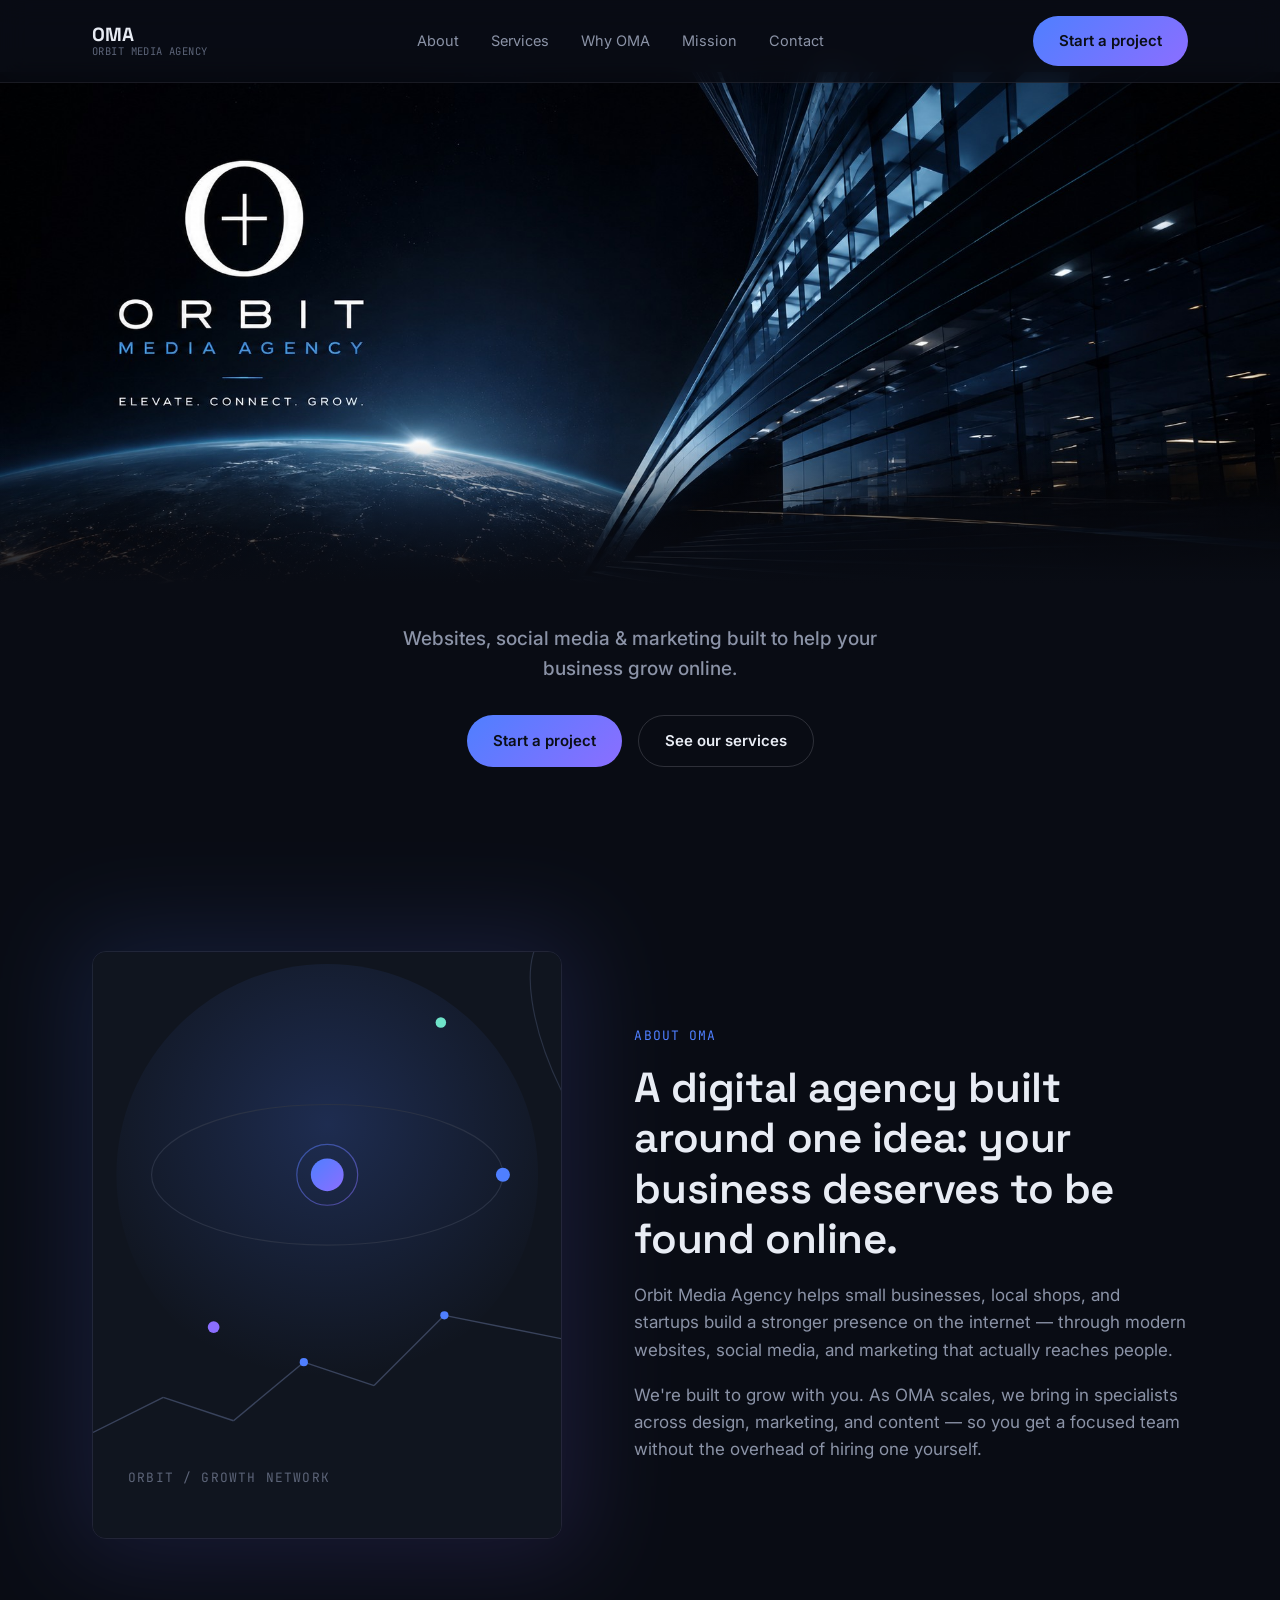
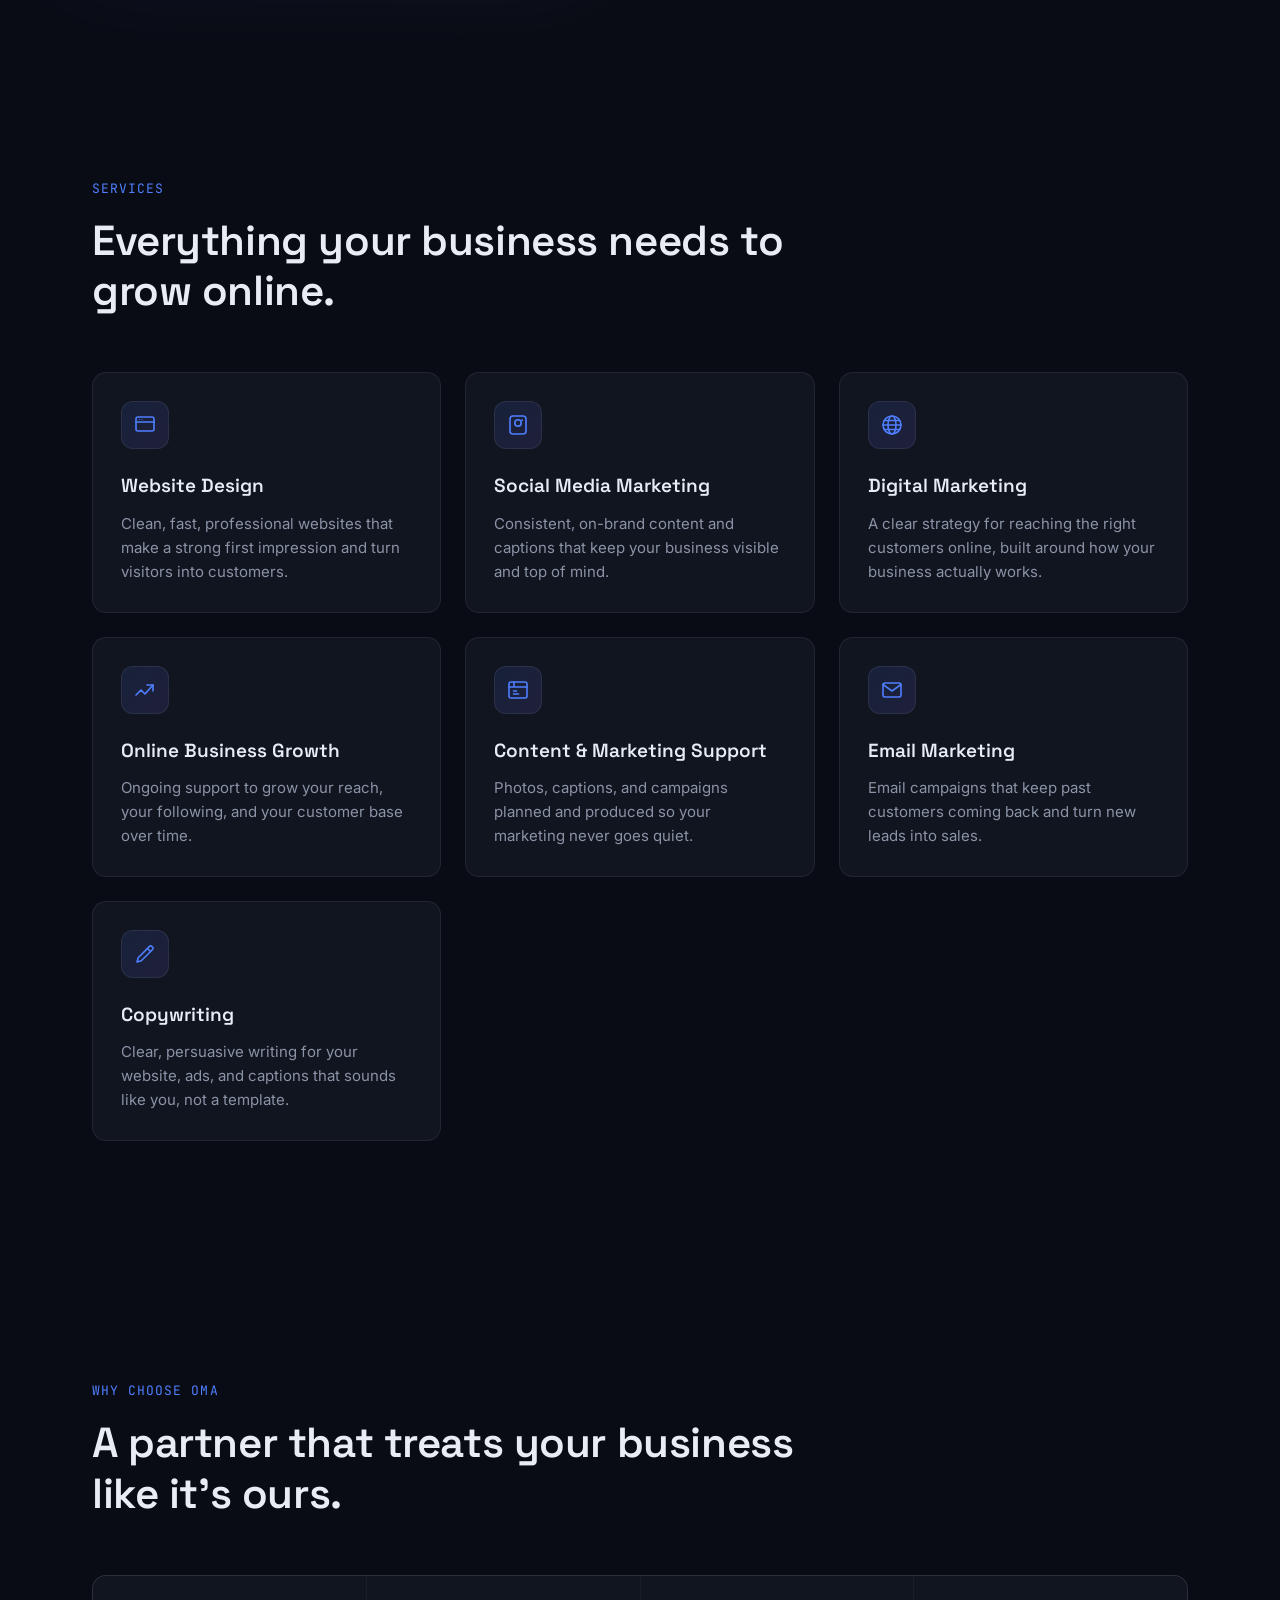
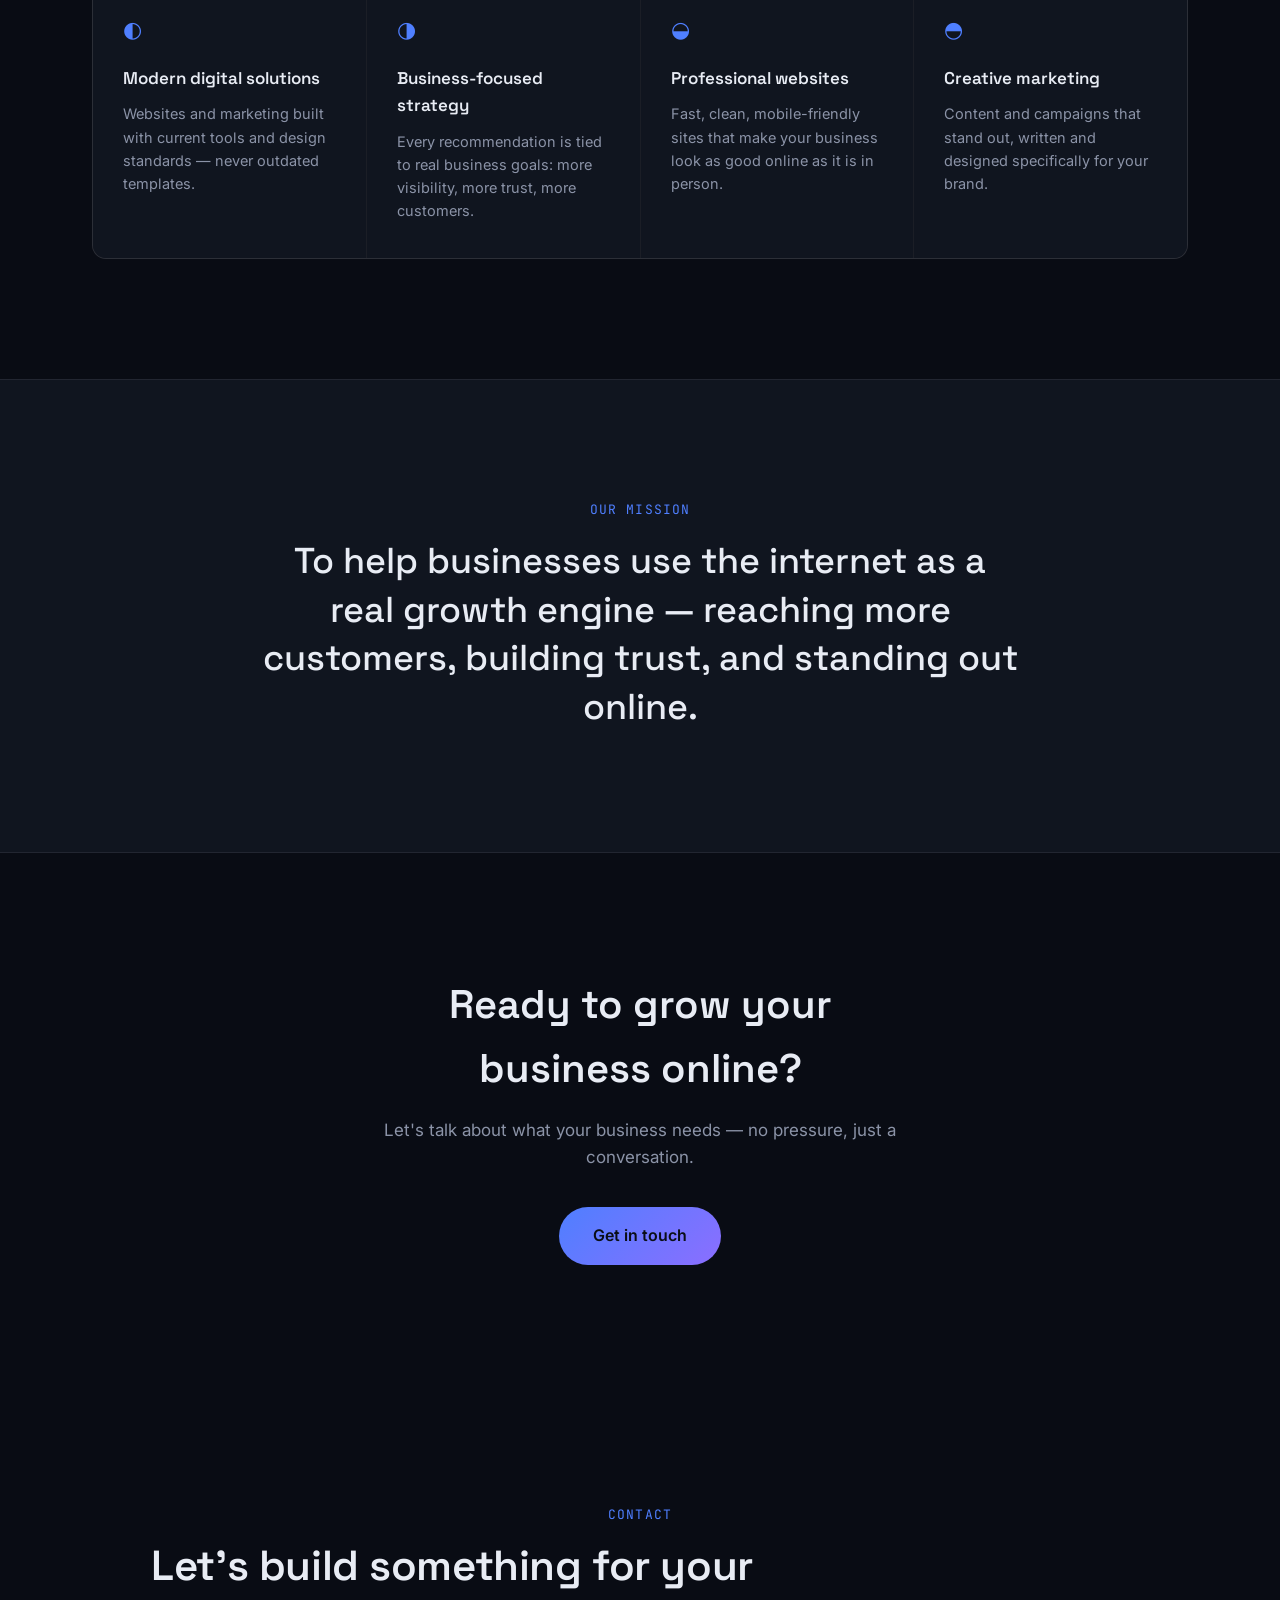
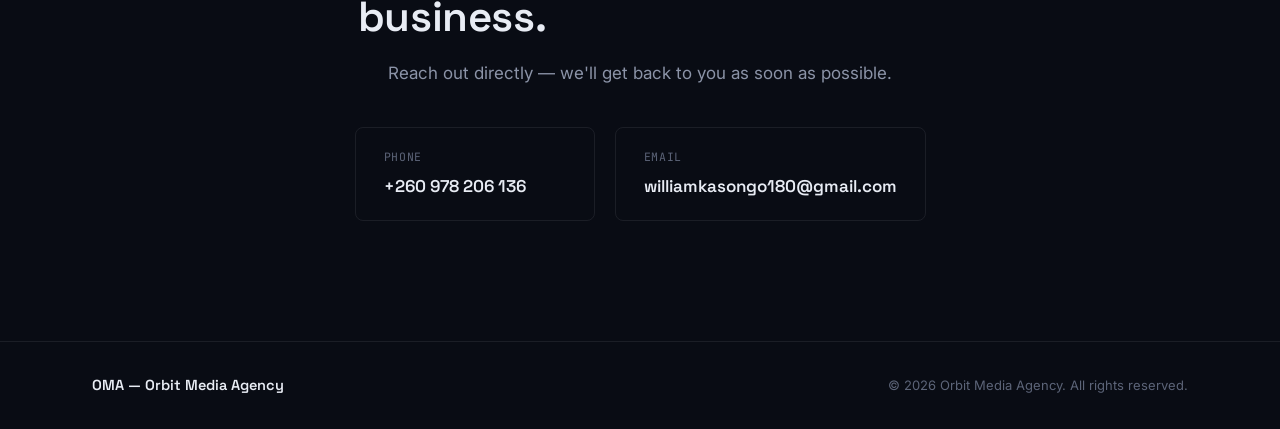
==== index.html @ 84eafe6b "Add files via upload" ====
<!DOCTYPE html>
<html lang="en">
<head>
<meta charset="UTF-8">
<meta name="viewport" content="width=device-width, initial-scale=1.0">
<title>OMA — Orbit Media Agency | Digital Marketing & Web Design</title>
<meta name="description" content="Orbit Media Agency helps businesses grow online with modern websites, social media marketing, and digital growth strategy.">

<link rel="preconnect" href="https://fonts.googleapis.com">
<link rel="preconnect" href="https://fonts.gstatic.com" crossorigin>
<link href="https://fonts.googleapis.com/css2?family=Space+Grotesk:wght@400;500;600;700&family=Inter:wght@400;500;600;700&family=JetBrains+Mono:wght@400;500&display=swap" rel="stylesheet">

<link rel="stylesheet" href="style.css">
<link rel="icon" type="image/png" href="images/logo.png">
</head>
<body>

<!-- ================= NAV ================= -->
<header class="nav" id="nav">
  <div class="nav-inner">
    <a href="#top" class="brand">
      <span class="brand-name">OMA<span class="brand-sub">Orbit Media Agency</span></span>
    </a>

    <nav class="nav-links" id="nav-links">
      <a href="#about" class="nav-link">About</a>
      <a href="#services" class="nav-link">Services</a>
      <a href="#why" class="nav-link">Why OMA</a>
      <a href="#mission" class="nav-link">Mission</a>
      <a href="#contact" class="nav-link">Contact</a>
    </nav>

    <a href="#contact" class="btn btn-primary nav-cta">Start a project</a>

    <button class="nav-toggle" id="nav-toggle" aria-label="Toggle menu" aria-expanded="false">
      <span></span><span></span><span></span>
    </button>
  </div>
</header>

<main id="top">

  <!-- ================= HERO ================= -->
  <section class="hero">
    <div class="hero-image-wrap reveal">
      <img src="images/hero.jpg" alt="Orbit Media Agency — Elevate. Connect. Grow." class="hero-image">
      <div class="hero-image-fade" aria-hidden="true"></div>
    </div>

    <div class="hero-content">
      <h1 class="visually-hidden">Orbit Media Agency — Elevate. Connect. Grow.</h1>
      <p class="hero-supporting">Websites, social media &amp; marketing built to help your business grow online.</p>
      <div class="hero-actions">
        <a href="#contact" class="btn btn-primary">Start a project</a>
        <a href="#services" class="btn btn-ghost">See our services</a>
      </div>
    </div>
  </section>

  <!-- ================= ABOUT ================= -->
  <section class="about section" id="about">
    <div class="section-inner about-grid">
      <div class="about-visual reveal">
        <div class="about-illustration">
          <svg viewBox="0 0 400 500" class="about-svg" aria-hidden="true">
            <defs>
              <linearGradient id="aboutGrad" x1="0" y1="0" x2="1" y2="1">
                <stop offset="0%" stop-color="#4F7FFF"/>
                <stop offset="100%" stop-color="#8B6EFF"/>
              </linearGradient>
              <radialGradient id="aboutGlow" cx="50%" cy="38%" r="60%">
                <stop offset="0%" stop-color="#4F7FFF" stop-opacity="0.22"/>
                <stop offset="100%" stop-color="#4F7FFF" stop-opacity="0"/>
              </radialGradient>
            </defs>

            <rect x="0" y="0" width="400" height="500" fill="#10151F"/>
            <circle cx="200" cy="190" r="180" fill="url(#aboutGlow)"/>

            <g stroke="#2A3245" stroke-width="1" fill="none">
              <ellipse cx="200" cy="190" rx="150" ry="60" class="about-ring about-ring-a"/>
              <ellipse cx="200" cy="190" rx="150" ry="60" transform="rotate(60 200 190)" class="about-ring about-ring-b"/>
              <ellipse cx="200" cy="190" rx="150" ry="60" transform="rotate(120 200 190)" class="about-ring about-ring-c"/>
            </g>

            <circle cx="200" cy="190" r="14" fill="url(#aboutGrad)"/>
            <circle cx="200" cy="190" r="26" fill="none" stroke="url(#aboutGrad)" stroke-width="1" opacity="0.5"/>

            <g class="about-node about-node-1">
              <circle cx="350" cy="190" r="6" fill="#4F7FFF"/>
            </g>
            <g class="about-node about-node-2">
              <circle cx="103" cy="320" r="5" fill="#8B6EFF"/>
            </g>
            <g class="about-node about-node-3">
              <circle cx="297" cy="60" r="4.5" fill="#6FE3C9"/>
            </g>

            <g stroke="#39435C" stroke-width="1.2">
              <line x1="0" y1="410" x2="60" y2="380" />
              <line x1="60" y1="380" x2="120" y2="400" />
              <line x1="120" y1="400" x2="180" y2="350" />
              <line x1="180" y1="350" x2="240" y2="370" />
              <line x1="240" y1="370" x2="300" y2="310" />
              <line x1="300" y1="310" x2="400" y2="330" />
            </g>
            <g fill="#4F7FFF">
              <circle cx="180" cy="350" r="3.5"/>
              <circle cx="300" cy="310" r="3.5"/>
            </g>

            <text x="30" y="452" fill="#5C6478" font-family="JetBrains Mono, monospace" font-size="11" letter-spacing="1">ORBIT / GROWTH NETWORK</text>
          </svg>
        </div>
        <div class="about-image-glow" aria-hidden="true"></div>
      </div>
      <div class="about-copy reveal">
        <p class="eyebrow">About OMA</p>
        <h2 class="section-title">A digital agency built around one idea: your business deserves to be found online.</h2>
        <p class="body-text">Orbit Media Agency helps small businesses, local shops, and startups build a stronger presence on the internet — through modern websites, social media, and marketing that actually reaches people.</p>
        <p class="body-text">We're built to grow with you. As OMA scales, we bring in specialists across design, marketing, and content — so you get a focused team without the overhead of hiring one yourself.</p>
      </div>
    </div>
  </section>

  <!-- ================= SERVICES ================= -->
  <section class="services section" id="services">
    <div class="section-inner">
      <div class="section-head reveal">
        <p class="eyebrow">Services</p>
        <h2 class="section-title">Everything your business needs to grow online.</h2>
      </div>

      <div class="service-grid">
        <article class="service-card reveal">
          <span class="service-icon" aria-hidden="true">
            <svg viewBox="0 0 24 24" fill="none"><rect x="3" y="4" width="18" height="14" rx="2"/><path d="M3 9h18"/><circle cx="6.5" cy="6.5" r="0.6" fill="currentColor" stroke="none"/><circle cx="9" cy="6.5" r="0.6" fill="currentColor" stroke="none"/></svg>
          </span>
          <h3 class="service-name">Website Design</h3>
          <p class="service-desc">Clean, fast, professional websites that make a strong first impression and turn visitors into customers.</p>
        </article>

        <article class="service-card reveal">
          <span class="service-icon" aria-hidden="true">
            <svg viewBox="0 0 24 24" fill="none"><rect x="4" y="3" width="16" height="18" rx="3"/><circle cx="12" cy="10" r="3.2"/><circle cx="16.2" cy="7.2" r="0.9" fill="currentColor" stroke="none"/></svg>
          </span>
          <h3 class="service-name">Social Media Marketing</h3>
          <p class="service-desc">Consistent, on-brand content and captions that keep your business visible and top of mind.</p>
        </article>

        <article class="service-card reveal">
          <span class="service-icon" aria-hidden="true">
            <svg viewBox="0 0 24 24" fill="none"><circle cx="12" cy="12" r="9"/><ellipse cx="12" cy="12" rx="4" ry="9"/><path d="M3 12h18M4.5 7.5h15M4.5 16.5h15"/></svg>
          </span>
          <h3 class="service-name">Digital Marketing</h3>
          <p class="service-desc">A clear strategy for reaching the right customers online, built around how your business actually works.</p>
        </article>

        <article class="service-card reveal">
          <span class="service-icon" aria-hidden="true">
            <svg viewBox="0 0 24 24" fill="none"><path d="M3 17l5-5 4 4 8-9"/><path d="M14 7h6v6"/></svg>
          </span>
          <h3 class="service-name">Online Business Growth</h3>
          <p class="service-desc">Ongoing support to grow your reach, your following, and your customer base over time.</p>
        </article>

        <article class="service-card reveal">
          <span class="service-icon" aria-hidden="true">
            <svg viewBox="0 0 24 24" fill="none"><rect x="3" y="4" width="18" height="16" rx="2"/><path d="M3 9h18M8 4v5"/><path d="M7.5 13h3M7.5 16h5"/></svg>
          </span>
          <h3 class="service-name">Content &amp; Marketing Support</h3>
          <p class="service-desc">Photos, captions, and campaigns planned and produced so your marketing never goes quiet.</p>
        </article>

        <article class="service-card reveal">
          <span class="service-icon" aria-hidden="true">
            <svg viewBox="0 0 24 24" fill="none"><rect x="3" y="5" width="18" height="14" rx="2"/><path d="M3 6.5l9 6.5 9-6.5"/></svg>
          </span>
          <h3 class="service-name">Email Marketing</h3>
          <p class="service-desc">Email campaigns that keep past customers coming back and turn new leads into sales.</p>
        </article>

        <article class="service-card reveal">
          <span class="service-icon" aria-hidden="true">
            <svg viewBox="0 0 24 24" fill="none"><path d="M4 20l1.2-4.3L16.5 4.4a1.6 1.6 0 0 1 2.3 0l0.8 0.8a1.6 1.6 0 0 1 0 2.3L8.3 18.8z"/><path d="M14.5 6.5l3 3"/></svg>
          </span>
          <h3 class="service-name">Copywriting</h3>
          <p class="service-desc">Clear, persuasive writing for your website, ads, and captions that sounds like you, not a template.</p>
        </article>
      </div>
    </div>
  </section>

  <!-- ================= WHY CHOOSE OMA ================= -->
  <section class="why section" id="why">
    <div class="section-inner">
      <div class="section-head reveal">
        <p class="eyebrow">Why Choose OMA</p>
        <h2 class="section-title">A partner that treats your business like it's ours.</h2>
      </div>

      <div class="why-grid">
        <div class="why-card reveal">
          <span class="why-icon" aria-hidden="true">◐</span>
          <h3 class="why-title">Modern digital solutions</h3>
          <p class="why-text">Websites and marketing built with current tools and design standards — never outdated templates.</p>
        </div>
        <div class="why-card reveal">
          <span class="why-icon" aria-hidden="true">◑</span>
          <h3 class="why-title">Business-focused strategy</h3>
          <p class="why-text">Every recommendation is tied to real business goals: more visibility, more trust, more customers.</p>
        </div>
        <div class="why-card reveal">
          <span class="why-icon" aria-hidden="true">◒</span>
          <h3 class="why-title">Professional websites</h3>
          <p class="why-text">Fast, clean, mobile-friendly sites that make your business look as good online as it is in person.</p>
        </div>
        <div class="why-card reveal">
          <span class="why-icon" aria-hidden="true">◓</span>
          <h3 class="why-title">Creative marketing</h3>
          <p class="why-text">Content and campaigns that stand out, written and designed specifically for your brand.</p>
        </div>
      </div>
    </div>
  </section>

  <!-- ================= MISSION ================= -->
  <section class="mission section" id="mission">
    <div class="section-inner mission-inner reveal">
      <p class="eyebrow">Our Mission</p>
      <h2 class="mission-statement">To help businesses use the internet as a real growth engine — reaching more customers, building trust, and standing out online.</h2>
    </div>
  </section>

  <!-- ================= CTA ================= -->
  <section class="cta section">
    <div class="section-inner cta-inner reveal">
      <h2 class="cta-title">Ready to grow your business online?</h2>
      <p class="cta-sub">Let's talk about what your business needs — no pressure, just a conversation.</p>
      <a href="#contact" class="btn btn-primary btn-large">Get in touch</a>
    </div>
  </section>

  <!-- ================= CONTACT ================= -->
  <section class="contact section" id="contact">
    <div class="section-inner contact-inner reveal">
      <p class="eyebrow">Contact</p>
      <h2 class="section-title">Let's build something for your business.</h2>
      <p class="body-text">Reach out directly — we'll get back to you as soon as possible.</p>

      <div class="contact-links">
        <a href="tel:+260978206136" class="contact-link">
          <span class="contact-label">Phone</span>
          <span class="contact-value">+260 978 206 136</span>
        </a>
        <a href="mailto:williamkasongo180@gmail.com" class="contact-link">
          <span class="contact-label">Email</span>
          <span class="contact-value">williamkasongo180@gmail.com</span>
        </a>
      </div>
    </div>
  </section>

</main>

<!-- ================= FOOTER ================= -->
<footer class="footer">
  <div class="section-inner footer-inner">
    <span class="footer-brand">OMA — Orbit Media Agency</span>
    <span class="footer-copy">&copy; <span id="year"></span> Orbit Media Agency. All rights reserved.</span>
  </div>
</footer>

<script src="script.js"></script>
</body>
</html>
---- style.css ----
/* =========================================================
   OMA — Orbit Media Agency
   Design tokens
========================================================= */
:root{
  --bg-deep: #090C14;
  --bg-surface: #10151F;
  --bg-surface-2: #171E2C;
  --border: rgba(232,236,244,0.08);
  --border-strong: rgba(232,236,244,0.16);

  --text-primary: #E8ECF4;
  --text-muted: #8B93A7;
  --text-faint: #5C6478;

  --accent-blue: #4F7FFF;
  --accent-blue-soft: #4F7FFF33;
  --accent-violet: #8B6EFF;
  --accent-gradient: linear-gradient(135deg, #4F7FFF 0%, #8B6EFF 100%);

  --font-display: "Space Grotesk", "Inter", sans-serif;
  --font-body: "Inter", sans-serif;
  --font-mono: "JetBrains Mono", monospace;

  --container: 1160px;
  --radius: 14px;
  --radius-sm: 8px;

  --ease: cubic-bezier(0.16, 1, 0.3, 1);
}

@media (prefers-reduced-motion: reduce){
  *{ animation-duration: 0.001ms !important; animation-iteration-count: 1 !important; transition-duration: 0.001ms !important; scroll-behavior: auto !important; }
}

*{ box-sizing: border-box; margin:0; padding:0; }

html{ scroll-behavior: smooth; }

body{
  background: var(--bg-deep);
  color: var(--text-primary);
  font-family: var(--font-body);
  line-height: 1.6;
  -webkit-font-smoothing: antialiased;
  overflow-x: hidden;
}

img{ max-width:100%; display:block; }

a{ color: inherit; text-decoration: none; }

:focus-visible{
  outline: 2px solid var(--accent-blue);
  outline-offset: 3px;
  border-radius: 4px;
}

.section-inner{
  max-width: var(--container);
  margin: 0 auto;
  padding: 0 32px;
}

.section{ padding: 120px 0; position: relative; }

.eyebrow{
  font-family: var(--font-mono);
  font-size: 13px;
  letter-spacing: 0.08em;
  text-transform: uppercase;
  color: var(--accent-blue);
  margin-bottom: 16px;
}

.section-title{
  font-family: var(--font-display);
  font-weight: 600;
  font-size: clamp(28px, 3.4vw, 42px);
  line-height: 1.2;
  letter-spacing: -0.01em;
  color: var(--text-primary);
  max-width: 720px;
}

.body-text{
  color: var(--text-muted);
  font-size: 17px;
  max-width: 560px;
  margin-top: 18px;
}

.text-gradient{
  background: var(--accent-gradient);
  -webkit-background-clip: text;
  background-clip: text;
  color: transparent;
}

/* =========================================================
   Buttons
========================================================= */
.btn{
  display: inline-flex;
  align-items: center;
  justify-content: center;
  gap: 8px;
  padding: 13px 26px;
  border-radius: 999px;
  font-family: var(--font-body);
  font-weight: 600;
  font-size: 15px;
  transition: transform 0.3s var(--ease), box-shadow 0.3s var(--ease), background 0.3s var(--ease), border-color 0.3s var(--ease);
  white-space: nowrap;
}

.btn-primary{
  background: var(--accent-gradient);
  color: #0A0E17;
}
.btn-primary:hover{
  transform: translateY(-2px);
  box-shadow: 0 8px 28px -6px var(--accent-blue-soft);
}

.btn-ghost{
  background: transparent;
  border: 1px solid var(--border-strong);
  color: var(--text-primary);
}
.btn-ghost:hover{
  border-color: var(--accent-blue);
  background: rgba(79,127,255,0.06);
}

.btn-large{ padding: 16px 34px; font-size: 16px; }

/* =========================================================
   Nav
========================================================= */
.nav{
  position: fixed;
  top: 0; left: 0; right: 0;
  z-index: 100;
  background: rgba(9,12,20,0.7);
  backdrop-filter: blur(14px);
  -webkit-backdrop-filter: blur(14px);
  border-bottom: 1px solid var(--border);
}

.nav-inner{
  max-width: var(--container);
  margin: 0 auto;
  padding: 16px 32px;
  display: flex;
  align-items: center;
  justify-content: space-between;
  gap: 24px;
}

.brand{
  display: flex;
  align-items: center;
  gap: 12px;
}


@keyframes spin{ to{ transform: rotate(180deg); } }
@keyframes spin-rev{ from{ transform: rotate(60deg); } to{ transform: rotate(-300deg); } }

.brand-name{
  font-family: var(--font-display);
  font-weight: 700;
  font-size: 19px;
  display: flex;
  flex-direction: column;
  line-height: 1.1;
}
.brand-sub{
  font-family: var(--font-mono);
  font-weight: 400;
  font-size: 10.5px;
  letter-spacing: 0.04em;
  color: var(--text-faint);
  text-transform: uppercase;
}

.nav-links{
  display: flex;
  gap: 32px;
  align-items: center;
}

.nav-link{
  font-size: 14.5px;
  color: var(--text-muted);
  transition: color 0.2s;
  position: relative;
}
.nav-link:hover{ color: var(--text-primary); }

.nav-cta{ flex-shrink: 0; }

.nav-toggle{
  display: none;
  flex-direction: column;
  gap: 5px;
  background: none;
  border: none;
  cursor: pointer;
  padding: 6px;
}
.nav-toggle span{
  width: 22px; height: 2px;
  background: var(--text-primary);
  border-radius: 2px;
  transition: transform 0.3s var(--ease), opacity 0.3s var(--ease);
}
.nav-toggle.open span:nth-child(1){ transform: translateY(7px) rotate(45deg); }
.nav-toggle.open span:nth-child(2){ opacity: 0; }
.nav-toggle.open span:nth-child(3){ transform: translateY(-7px) rotate(-45deg); }

/* =========================================================
   Hero
========================================================= */
.hero{
  position: relative;
  padding-top: 72px;
  overflow: hidden;
}

.visually-hidden{
  position: absolute;
  width: 1px; height: 1px;
  overflow: hidden;
  clip: rect(0,0,0,0);
  white-space: nowrap;
}

.hero-image-wrap{
  position: relative;
  width: 100%;
  aspect-ratio: 1983 / 793;
  overflow: hidden;
}

.hero-image{
  width: 100%;
  height: 100%;
  object-fit: cover;
  object-position: center;
  display: block;
}

.hero-image-fade{
  position: absolute;
  inset: 0;
  background: linear-gradient(180deg, transparent 72%, var(--bg-deep) 100%);
}

.hero-content{
  position: relative;
  z-index: 2;
  max-width: 620px;
  margin: 0 auto;
  text-align: center;
  padding: 40px 32px 64px;
}

.hero-supporting{
  font-family: var(--font-body);
  color: var(--text-muted);
  font-size: clamp(16px, 2vw, 19px);
  font-weight: 500;
  max-width: 480px;
  margin: 0 auto 30px;
}

.hero-actions{
  display: flex;
  gap: 16px;
  justify-content: center;
  flex-wrap: wrap;
}


/* =========================================================
   About
========================================================= */
.about-grid{
  display: grid;
  grid-template-columns: 0.85fr 1fr;
  gap: 72px;
  align-items: center;
}

.about-visual{ position: relative; }

.about-illustration{
  aspect-ratio: 4/5;
  border-radius: var(--radius);
  overflow: hidden;
  border: 1px solid var(--border);
  position: relative;
  z-index: 1;
}

.about-svg{
  width: 100%;
  height: 100%;
  display: block;
}

.about-ring{ transform-origin: 200px 190px; }
.about-ring-a{ animation: spin 26s linear infinite; }
.about-ring-b{ animation: spin-rev 34s linear infinite; }
.about-ring-c{ animation: spin 42s linear infinite; }

.about-node{ transform-origin: 200px 190px; }
.about-node-1{ animation: spin 26s linear infinite; }
.about-node-2{ animation: spin-rev 34s linear infinite; }
.about-node-3{ animation: spin 42s linear infinite; }

.about-image-glow{
  position: absolute;
  inset: -20px;
  background: var(--accent-gradient);
  opacity: 0.14;
  filter: blur(50px);
  z-index: 0;
}

/* =========================================================
   Services
========================================================= */
.section-head{ margin-bottom: 56px; }

.service-grid{
  display: grid;
  grid-template-columns: repeat(auto-fit, minmax(260px, 1fr));
  gap: 24px;
}

.service-card{
  background: var(--bg-surface);
  border: 1px solid var(--border);
  border-radius: var(--radius);
  padding: 28px;
  transition: transform 0.35s var(--ease), border-color 0.35s var(--ease), background 0.35s var(--ease);
}
.service-card:hover{
  transform: translateY(-6px);
  border-color: var(--border-strong);
  background: var(--bg-surface-2);
}

.service-icon{
  display: flex;
  align-items: center;
  justify-content: center;
  width: 48px; height: 48px;
  border-radius: 12px;
  background: linear-gradient(135deg, rgba(79,127,255,0.12), rgba(139,110,255,0.12));
  border: 1px solid var(--border);
  margin-bottom: 22px;
  color: var(--accent-blue);
  transition: transform 0.35s var(--ease), color 0.35s var(--ease), border-color 0.35s var(--ease);
}
.service-icon svg{
  width: 24px; height: 24px;
  stroke: currentColor;
  stroke-width: 1.6;
  stroke-linecap: round;
  stroke-linejoin: round;
}
.service-card:hover .service-icon{
  transform: scale(1.08) rotate(-4deg);
  color: var(--accent-violet);
  border-color: var(--accent-blue);
}

.service-name{
  font-family: var(--font-display);
  font-size: 19px;
  font-weight: 600;
  margin-bottom: 10px;
}

.service-desc{
  color: var(--text-muted);
  font-size: 15px;
}

/* =========================================================
   Why Choose
========================================================= */
.why-grid{
  display: grid;
  grid-template-columns: repeat(auto-fit, minmax(240px, 1fr));
  gap: 1px;
  background: var(--border);
  border: 1px solid var(--border);
  border-radius: var(--radius);
  overflow: hidden;
}

.why-card{
  background: var(--bg-surface);
  padding: 36px 30px;
  transition: background 0.3s;
}
.why-card:hover{ background: var(--bg-surface-2); }

.why-icon{
  display: inline-block;
  font-size: 22px;
  color: var(--accent-blue);
  margin-bottom: 18px;
}

.why-title{
  font-family: var(--font-display);
  font-size: 17px;
  font-weight: 600;
  margin-bottom: 10px;
}

.why-text{ color: var(--text-muted); font-size: 14.5px; }

/* =========================================================
   Mission
========================================================= */
.mission{
  background: var(--bg-surface);
  border-top: 1px solid var(--border);
  border-bottom: 1px solid var(--border);
}

.mission-inner{ text-align: center; max-width: 820px; }

.mission-statement{
  font-family: var(--font-display);
  font-weight: 500;
  font-size: clamp(24px, 3.2vw, 36px);
  line-height: 1.35;
  color: var(--text-primary);
}

/* =========================================================
   CTA
========================================================= */
.cta-inner{
  text-align: center;
  max-width: 620px;
}

.cta-title{
  font-family: var(--font-display);
  font-weight: 600;
  font-size: clamp(28px, 3.6vw, 40px);
  margin-bottom: 16px;
}

.cta-sub{
  color: var(--text-muted);
  font-size: 17px;
  margin-bottom: 36px;
}

/* =========================================================
   Contact
========================================================= */
.contact-inner{ text-align: center; }
.contact-inner .body-text{ margin-left: auto; margin-right: auto; }

.contact-links{
  display: flex;
  gap: 20px;
  justify-content: center;
  flex-wrap: wrap;
  margin-top: 40px;
}

.contact-link{
  display: flex;
  flex-direction: column;
  align-items: flex-start;
  gap: 6px;
  padding: 20px 28px;
  border: 1px solid var(--border);
  border-radius: var(--radius-sm);
  min-width: 240px;
  text-align: left;
  transition: border-color 0.3s, background 0.3s, transform 0.3s var(--ease);
}
.contact-link:hover{
  border-color: var(--accent-blue);
  background: var(--bg-surface);
  transform: translateY(-3px);
}

.contact-label{
  font-family: var(--font-mono);
  font-size: 11.5px;
  letter-spacing: 0.06em;
  text-transform: uppercase;
  color: var(--text-faint);
}

.contact-value{
  font-family: var(--font-display);
  font-size: 17px;
  font-weight: 600;
}

/* =========================================================
   Footer
========================================================= */
.footer{
  border-top: 1px solid var(--border);
  padding: 32px 0;
}

.footer-inner{
  display: flex;
  justify-content: space-between;
  align-items: center;
  flex-wrap: wrap;
  gap: 12px;
}

.footer-brand{
  font-family: var(--font-display);
  font-weight: 600;
  font-size: 14.5px;
  display: flex;
  align-items: center;
  gap: 10px;
}

.footer-copy{
  color: var(--text-faint);
  font-size: 13px;
}

/* =========================================================
   Scroll reveal
========================================================= */
.reveal{
  opacity: 0;
  transform: translateY(24px);
  transition: opacity 0.7s var(--ease), transform 0.7s var(--ease);
}
.reveal.in-view{
  opacity: 1;
  transform: translateY(0);
}

/* =========================================================
   Responsive
========================================================= */
@media (max-width: 900px){
  .about-grid{ grid-template-columns: 1fr; gap: 40px; }
  .about-visual{ max-width: 380px; }
}

@media (max-width: 760px){
  .nav-links, .nav-cta{ display: none; }
  .nav-toggle{ display: flex; }

  .nav-links.mobile-open{
    display: flex;
    flex-direction: column;
    position: absolute;
    top: 100%; left: 0; right: 0;
    background: var(--bg-surface);
    border-bottom: 1px solid var(--border);
    padding: 20px 32px 28px;
    gap: 18px;
  }
  .nav-cta.mobile-open{
    display: inline-flex;
    position: absolute;
    top: calc(100% + 200px);
    left: 32px;
  }

  .section{ padding: 80px 0; }
  .hero{ padding-top: 120px; }
}

@media (max-width: 520px){
  .section-inner{ padding: 0 20px; }
  .hero-actions{ flex-direction: column; width: 100%; }
  .hero-actions .btn{ width: 100%; }
  .contact-link{ width: 100%; }
}
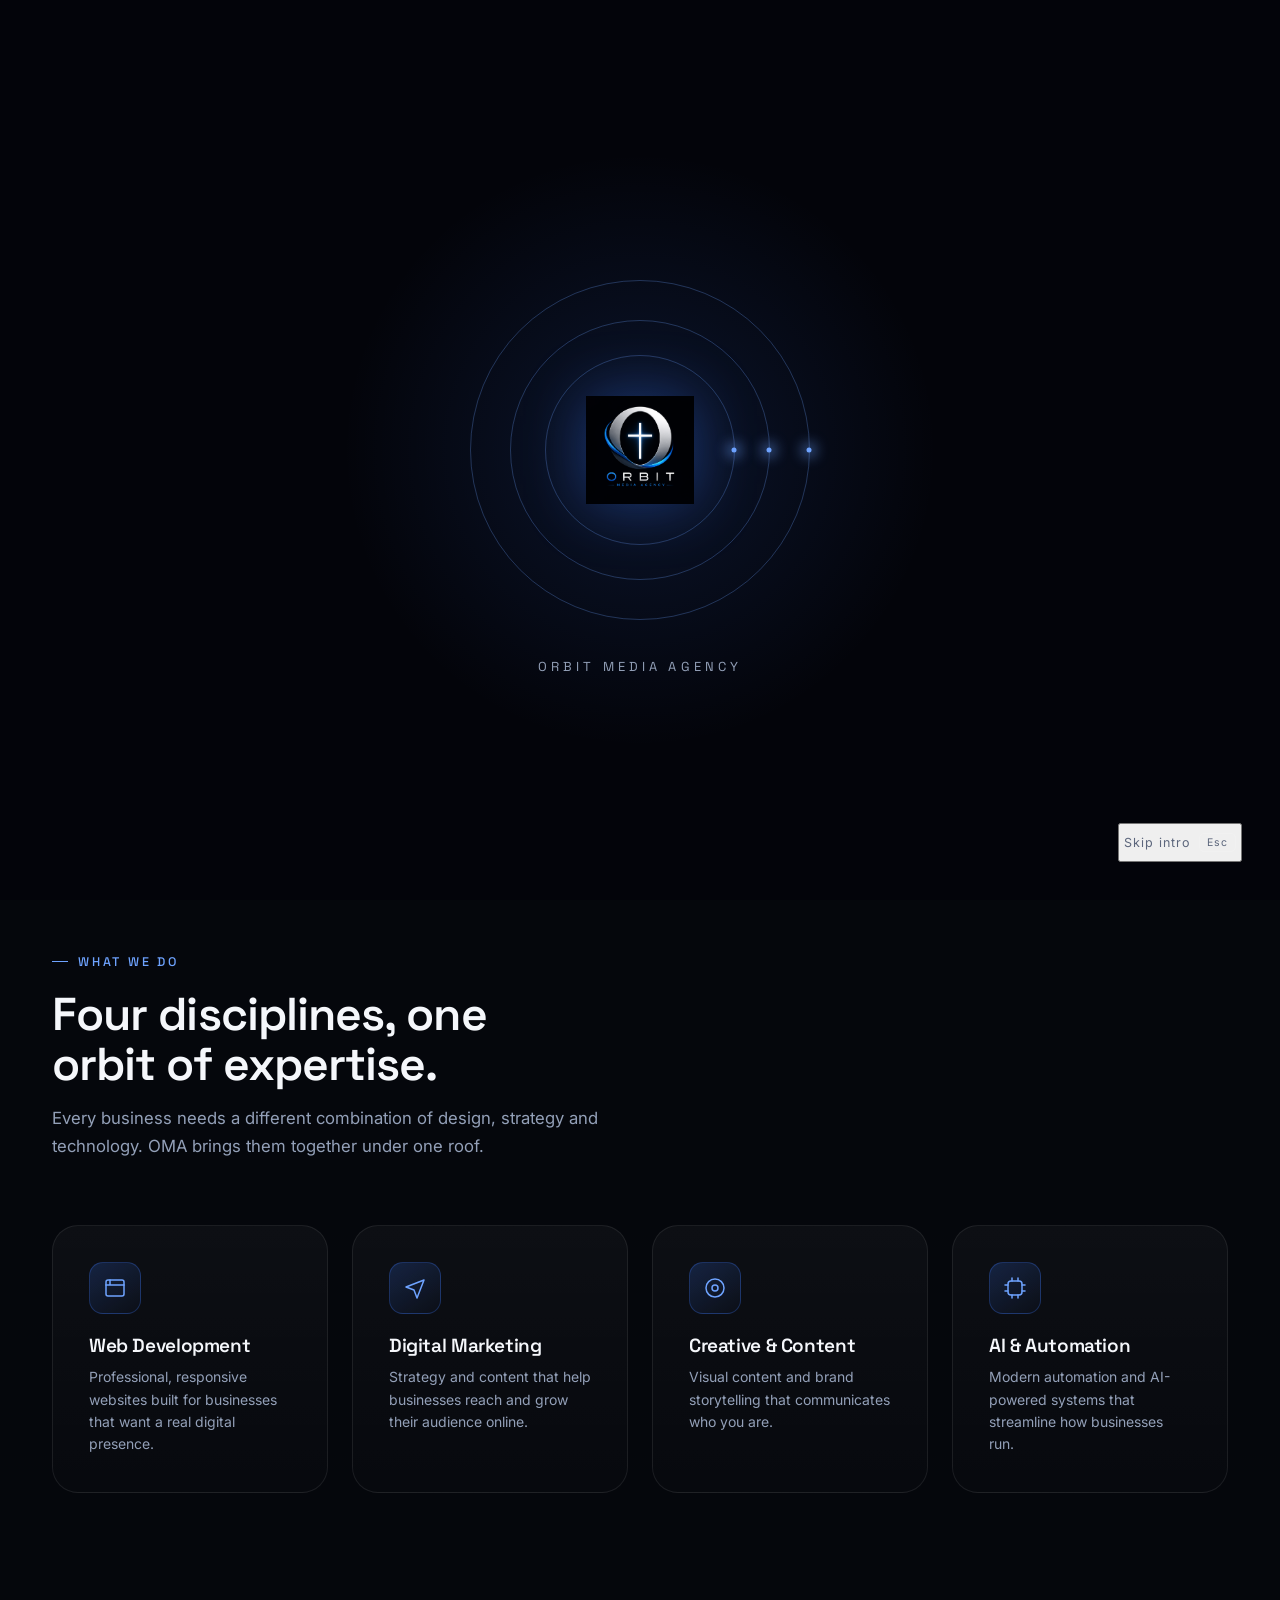
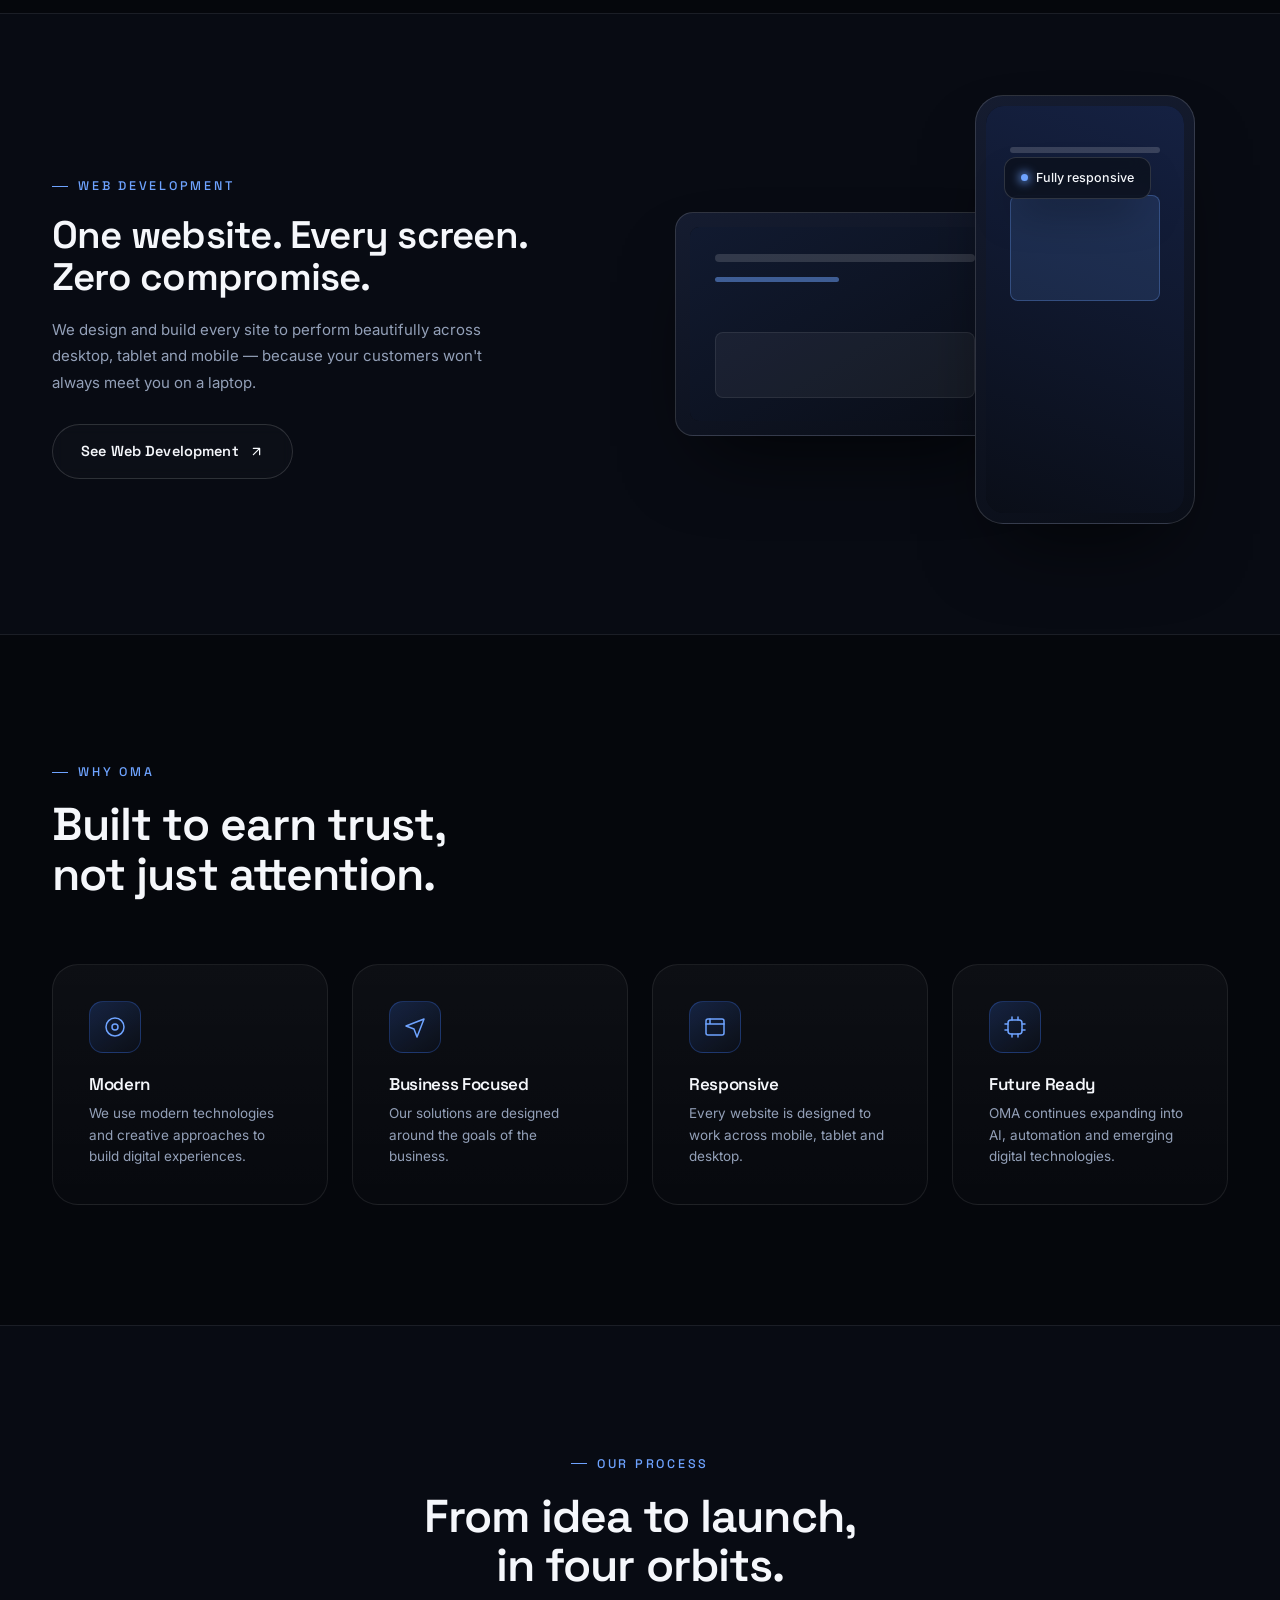
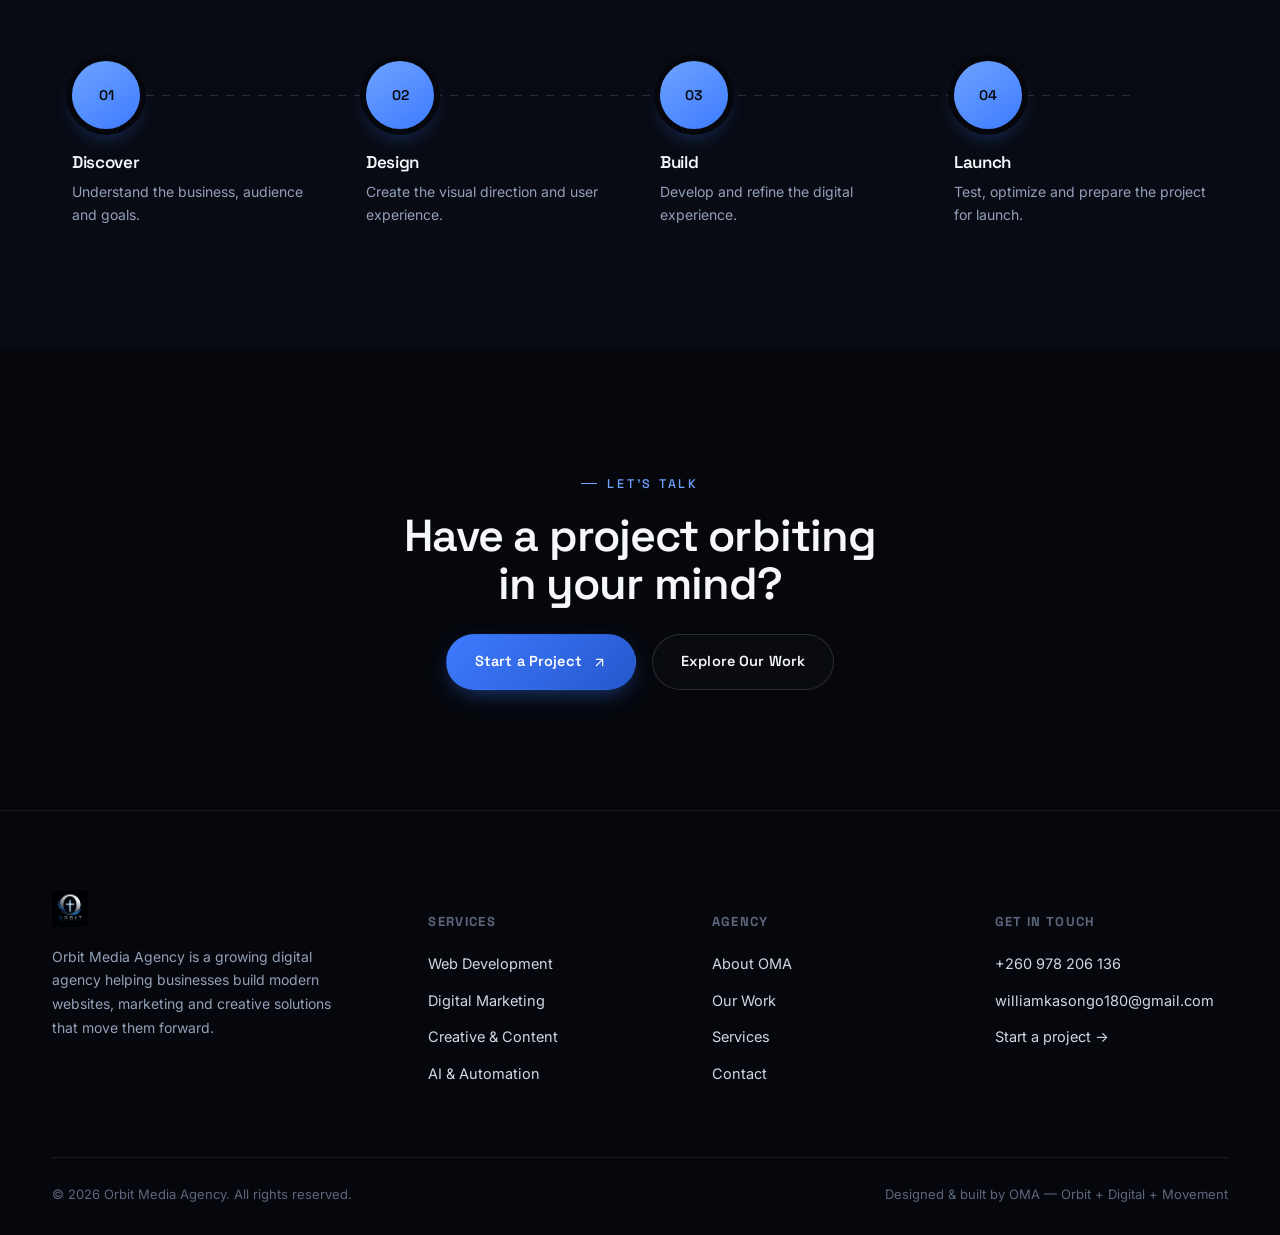
==== commit dff62509: "Add files via upload" ====
--- a/index.html
+++ b/index.html
@@ -3,274 +3,266 @@
 <head>
 <meta charset="UTF-8">
 <meta name="viewport" content="width=device-width, initial-scale=1.0">
-<title>OMA — Orbit Media Agency | Digital Marketing & Web Design</title>
-<meta name="description" content="Orbit Media Agency helps businesses grow online with modern websites, social media marketing, and digital growth strategy.">
-
+<title>Orbit Media Agency — Web Development, Marketing & Creative</title>
+<meta name="description" content="Orbit Media Agency (OMA) builds modern websites, digital marketing, creative content and AI-powered solutions for growing businesses.">
+<meta property="og:title" content="Orbit Media Agency — Web Development, Marketing & Creative">
+<meta property="og:description" content="Orbit Media Agency (OMA) builds modern websites, digital marketing, creative content and AI-powered solutions for growing businesses.">
+<meta property="og:type" content="website">
+<meta property="og:image" content="assets/img/oma-logo.png">
+<link rel="icon" type="image/png" href="assets/img/oma-logo.png">
 <link rel="preconnect" href="https://fonts.googleapis.com">
 <link rel="preconnect" href="https://fonts.gstatic.com" crossorigin>
-<link href="https://fonts.googleapis.com/css2?family=Space+Grotesk:wght@400;500;600;700&family=Inter:wght@400;500;600;700&family=JetBrains+Mono:wght@400;500&display=swap" rel="stylesheet">
-
-<link rel="stylesheet" href="style.css">
-<link rel="icon" type="image/png" href="images/logo.png">
+<link href="https://fonts.googleapis.com/css2?family=Space+Grotesk:wght@500;600;700&family=Inter:wght@400;500;600&display=swap" rel="stylesheet">
+<link rel="stylesheet" href="assets/css/style.css">
 </head>
-<body>
-
-<!-- ================= NAV ================= -->
-<header class="nav" id="nav">
-  <div class="nav-inner">
-    <a href="#top" class="brand">
-      <span class="brand-name">OMA<span class="brand-sub">Orbit Media Agency</span></span>
-    </a>
-
-    <nav class="nav-links" id="nav-links">
-      <a href="#about" class="nav-link">About</a>
-      <a href="#services" class="nav-link">Services</a>
-      <a href="#why" class="nav-link">Why OMA</a>
-      <a href="#mission" class="nav-link">Mission</a>
-      <a href="#contact" class="nav-link">Contact</a>
-    </nav>
-
-    <a href="#contact" class="btn btn-primary nav-cta">Start a project</a>
-
-    <button class="nav-toggle" id="nav-toggle" aria-label="Toggle menu" aria-expanded="false">
-      <span></span><span></span><span></span>
-    </button>
+<body data-page="index.html">
+  <div class="intro" id="intro">
+    <div class="intro-glow"></div>
+    <div class="intro-stage">
+      <img class="intro-logo" src="assets/img/oma-logo.png" alt="Orbit Media Agency">
+      <span class="intro-word">ORBIT MEDIA AGENCY</span>
+    </div>
+    <button class="intro-skip" id="intro-skip">Skip intro <span class="kbd">Esc</span></button>
   </div>
-</header>
-
-<main id="top">
-
-  <!-- ================= HERO ================= -->
-  <section class="hero">
-    <div class="hero-image-wrap reveal">
-      <img src="images/hero.jpg" alt="Orbit Media Agency — Elevate. Connect. Grow." class="hero-image">
-      <div class="hero-image-fade" aria-hidden="true"></div>
+
+  <header class="nav" id="site-nav">
+    <div class="container nav-inner">
+      <a href="index.html" class="nav-logo">
+        <img src="assets/img/oma-logo.png" alt="Orbit Media Agency logo">
+        <span class="nav-logo-word">ORBIT <b>MEDIA</b></span>
+      </a>
+      <ul class="nav-links">
+        <li><a href="index.html" class="active">Home</a></li>
+        <li>
+          <a href="services.html" class="">Services <svg viewBox="0 0 24 24" fill="none" stroke="currentColor" stroke-width="2"><path d="M6 9l6 6 6-6" stroke-linecap="round" stroke-linejoin="round"/></svg></a>
+          <div class="mega">
+        <a class="mega-item" href="web-development.html">
+          <span class="mega-ic"><svg viewBox="0 0 24 24" fill="none" stroke="currentColor" stroke-width="1.5"><rect x="3" y="4" width="18" height="16" rx="2"/><path d="M3 9h18M7 4v5" stroke-linecap="round"/></svg></span>
+          <span><h4>Web Development</h4><p>Business sites, landing pages & interactive builds</p></span>
+        </a>
+        <a class="mega-item" href="digital-marketing.html">
+          <span class="mega-ic"><svg viewBox="0 0 24 24" fill="none" stroke="currentColor" stroke-width="1.5"><path d="M3 11l18-7-7 18-3-8-8-3z" stroke-linejoin="round"/></svg></span>
+          <span><h4>Digital Marketing</h4><p>Strategy, content & audience growth</p></span>
+        </a>
+        <a class="mega-item" href="creative-content.html">
+          <span class="mega-ic"><svg viewBox="0 0 24 24" fill="none" stroke="currentColor" stroke-width="1.5"><circle cx="12" cy="12" r="9"/><circle cx="12" cy="12" r="3"/></svg></span>
+          <span><h4>Creative & Content</h4><p>Visuals, video & brand storytelling</p></span>
+        </a>
+        <a class="mega-item" href="ai-automation.html">
+          <span class="mega-ic"><svg viewBox="0 0 24 24" fill="none" stroke="currentColor" stroke-width="1.5"><rect x="5" y="5" width="14" height="14" rx="3"/><path d="M9 2v3M15 2v3M9 19v3M15 19v3M2 9h3M2 15h3M19 9h3M19 15h3" stroke-linecap="round"/></svg></span>
+          <span><h4>AI & Automation</h4><p>Workflow automation & AI assistants</p></span>
+        </a></div>
+        </li>
+        <li><a href="portfolio.html" class="">Our Work</a></li>
+        <li><a href="about.html" class="">About</a></li>
+        <li><a href="contact.html" class="">Contact</a></li>
+      </ul>
+      <div class="nav-cta">
+        <a href="contact.html" class="btn btn-primary btn-sm">Start a Project</a>
+        <button class="nav-burger" aria-label="Open menu"><span></span></button>
+      </div>
     </div>
-
-    <div class="hero-content">
-      <h1 class="visually-hidden">Orbit Media Agency — Elevate. Connect. Grow.</h1>
-      <p class="hero-supporting">Websites, social media &amp; marketing built to help your business grow online.</p>
-      <div class="hero-actions">
-        <a href="#contact" class="btn btn-primary">Start a project</a>
-        <a href="#services" class="btn btn-ghost">See our services</a>
+  </header>
+
+  <div class="mobile-panel">
+    <ul class="mobile-links">
+        <li><a href="index.html" class="active">Home</a></li>
+        <li>
+          <a href="#" class="mobile-toggle">Services <svg viewBox="0 0 24 24" fill="none" stroke="currentColor" stroke-width="2"><path d="M6 9l6 6 6-6" stroke-linecap="round" stroke-linejoin="round"/></svg></a>
+          <ul class="mobile-sub"><li><a href="web-development.html">Web Development</a></li><li><a href="digital-marketing.html">Digital Marketing</a></li><li><a href="creative-content.html">Creative & Content</a></li><li><a href="ai-automation.html">AI & Automation</a></li></ul>
+        </li>
+        <li><a href="portfolio.html" class="">Our Work</a></li>
+        <li><a href="about.html" class="">About</a></li>
+        <li><a href="contact.html" class="">Contact</a></li>
+    </ul>
+    <a href="contact.html" class="btn btn-primary">Start a Project</a>
+    <div class="nav-contact">+260 978206136<br>williamkasongo180@gmail.com</div>
+  </div>
+
+  <main>
+
+    <section class="hero">
+      <div class="orbit-field" aria-hidden="true"><div class="orbit-ring blue" style="width:560px;height:560px;margin:-280px 0 0 -280px;"><div class="orbit-dot orbit-spin" style="animation-duration:40s;"></div></div><div class="orbit-ring" style="width:780px;height:780px;margin:-390px 0 0 -390px;"><div class="orbit-dot orbit-spin" style="animation-duration:65s;animation-direction:reverse;"></div></div><div class="orbit-ring" style="width:1000px;height:1000px;margin:-500px 0 0 -500px;"><div class="orbit-dot orbit-spin" style="animation-duration:90s;"></div></div></div>
+      <div class="container hero-inner" data-reveal>
+        <span class="eyebrow">Orbit Media Agency</span>
+        <h1 style="margin-top:22px;">WE BUILD DIGITAL EXPERIENCES THAT<br>MOVE BUSINESSES <span class="gradient-text">FORWARD.</span></h1>
+        <p class="lead">Orbit Media Agency creates modern websites, digital experiences and creative solutions designed to help businesses establish a stronger presence online.</p>
+        <div class="hero-actions">
+          <a href="contact.html" class="btn btn-primary">Start a Project <svg viewBox="0 0 24 24" fill="none" stroke="currentColor" stroke-width="2"><path d="M7 17L17 7M7 7h10v10" stroke-linecap="round" stroke-linejoin="round"/></svg></a>
+          <a href="portfolio.html" class="btn btn-ghost">Explore Our Work</a>
+        </div>
+      </div>
+    </section>
+
+    <section class="section-tight" style="padding-top:0;">
+      <div class="container">
+        <div class="divider-orbit" data-reveal="fade"><span class="line"></span><span class="ring"></span><span class="line r"></span></div>
+      </div>
+    </section>
+
+    <section class="section" style="padding-top:20px;">
+      <div class="container">
+        <div class="section-head" data-reveal>
+          <span class="eyebrow">What we do</span>
+          <h2>Four disciplines, one<br>orbit of expertise.</h2>
+          <p class="lead">Every business needs a different combination of design, strategy and technology. OMA brings them together under one roof.</p>
+        </div>
+        <div class="grid grid-4" data-stagger>
+          <a href="web-development.html" class="card">
+            <span class="card-icon"><svg viewBox="0 0 24 24" fill="none" stroke="currentColor" stroke-width="1.5"><rect x="3" y="4" width="18" height="16" rx="2"/><path d="M3 9h18M7 4v5" stroke-linecap="round"/></svg></span>
+            <h3 style="font-size:19px;margin-bottom:10px;">Web Development</h3>
+            <p class="muted" style="font-size:14px;">Professional, responsive websites built for businesses that want a real digital presence.</p>
+          </a>
+          <a href="digital-marketing.html" class="card">
+            <span class="card-icon"><svg viewBox="0 0 24 24" fill="none" stroke="currentColor" stroke-width="1.5"><path d="M3 11l18-7-7 18-3-8-8-3z" stroke-linejoin="round"/></svg></span>
+            <h3 style="font-size:19px;margin-bottom:10px;">Digital Marketing</h3>
+            <p class="muted" style="font-size:14px;">Strategy and content that help businesses reach and grow their audience online.</p>
+          </a>
+          <a href="creative-content.html" class="card">
+            <span class="card-icon"><svg viewBox="0 0 24 24" fill="none" stroke="currentColor" stroke-width="1.5"><circle cx="12" cy="12" r="9"/><circle cx="12" cy="12" r="3"/></svg></span>
+            <h3 style="font-size:19px;margin-bottom:10px;">Creative &amp; Content</h3>
+            <p class="muted" style="font-size:14px;">Visual content and brand storytelling that communicates who you are.</p>
+          </a>
+          <a href="ai-automation.html" class="card">
+            <span class="card-icon"><svg viewBox="0 0 24 24" fill="none" stroke="currentColor" stroke-width="1.5"><rect x="5" y="5" width="14" height="14" rx="3"/><path d="M9 2v3M15 2v3M9 19v3M15 19v3M2 9h3M2 15h3M19 9h3M19 15h3" stroke-linecap="round"/></svg></span>
+            <h3 style="font-size:19px;margin-bottom:10px;">AI &amp; Automation</h3>
+            <p class="muted" style="font-size:14px;">Modern automation and AI-powered systems that streamline how businesses run.</p>
+          </a>
+        </div>
+      </div>
+    </section>
+
+    <section class="section" style="background:var(--bg-soft); border-top:1px solid var(--line); border-bottom:1px solid var(--line);">
+      <div class="container" style="display:grid; grid-template-columns:1fr 1fr; gap:70px; align-items:center;">
+        <div data-reveal>
+          <span class="eyebrow">Web development</span>
+          <h2 style="font-size:clamp(1.8rem,3vw,2.5rem); margin:18px 0 20px;">One website. Every screen.<br>Zero compromise.</h2>
+          <p class="muted" style="font-size:15px; line-height:1.75; margin-bottom:28px; max-width:440px;">We design and build every site to perform beautifully across desktop, tablet and mobile — because your customers won't always meet you on a laptop.</p>
+          <a href="web-development.html" class="btn btn-ghost">See Web Development <svg viewBox="0 0 24 24" fill="none" stroke="currentColor" stroke-width="2"><path d="M7 17L17 7M7 7h10v10" stroke-linecap="round" stroke-linejoin="round"/></svg></a>
+        </div>
+        <div data-reveal style="position:relative; height:380px; display:flex; align-items:center; justify-content:center;">
+          <div class="device" style="position:absolute; left:0; width:340px;" >
+            <div class="device-screen">
+              <div style="position:absolute;inset:0;background:linear-gradient(150deg,#111a30,#0a0e18);"></div>
+              <div style="position:absolute;top:14%;left:8%;right:8%;height:8px;border-radius:4px;background:rgba(255,255,255,.14);"></div>
+              <div style="position:absolute;top:26%;left:8%;width:40%;height:5px;border-radius:3px;background:rgba(110,163,255,.5);"></div>
+              <div style="position:absolute;bottom:12%;left:8%;right:8%;height:34%;border-radius:8px;background:rgba(255,255,255,.05);border:1px solid var(--line);"></div>
+            </div>
+          </div>
+          <div class="device mobile float" style="position:absolute; right:6%; bottom:-10px;">
+            <div class="device-screen">
+              <div style="position:absolute;inset:0;background:linear-gradient(200deg,#152142,#0a0e18);"></div>
+              <div style="position:absolute;top:10%;left:12%;right:12%;height:6px;border-radius:3px;background:rgba(255,255,255,.16);"></div>
+              <div style="position:absolute;top:22%;left:12%;right:12%;height:26%;border-radius:8px;background:rgba(110,163,255,.14);border:1px solid rgba(110,163,255,.3);"></div>
+            </div>
+          </div>
+          <span class="badge-float" style="top:6%; right:14%;"><span class="dot"></span> Fully responsive</span>
+        </div>
+      </div>
+    </section>
+
+    <section class="section">
+      <div class="container">
+        <div class="section-head" data-reveal>
+          <span class="eyebrow">Why OMA</span>
+          <h2>Built to earn trust,<br>not just attention.</h2>
+        </div>
+        <div class="grid grid-4" data-stagger>
+          <div class="card">
+            <span class="card-icon"><svg viewBox="0 0 24 24" fill="none" stroke="currentColor" stroke-width="1.5"><circle cx="12" cy="12" r="9"/><circle cx="12" cy="12" r="3"/></svg></span>
+            <h3 style="font-size:17px;margin-bottom:10px;">Modern</h3>
+            <p class="muted" style="font-size:13.5px;">We use modern technologies and creative approaches to build digital experiences.</p>
+          </div>
+          <div class="card">
+            <span class="card-icon"><svg viewBox="0 0 24 24" fill="none" stroke="currentColor" stroke-width="1.5"><path d="M3 11l18-7-7 18-3-8-8-3z" stroke-linejoin="round"/></svg></span>
+            <h3 style="font-size:17px;margin-bottom:10px;">Business Focused</h3>
+            <p class="muted" style="font-size:13.5px;">Our solutions are designed around the goals of the business.</p>
+          </div>
+          <div class="card">
+            <span class="card-icon"><svg viewBox="0 0 24 24" fill="none" stroke="currentColor" stroke-width="1.5"><rect x="3" y="4" width="18" height="16" rx="2"/><path d="M3 9h18M7 4v5" stroke-linecap="round"/></svg></span>
+            <h3 style="font-size:17px;margin-bottom:10px;">Responsive</h3>
+            <p class="muted" style="font-size:13.5px;">Every website is designed to work across mobile, tablet and desktop.</p>
+          </div>
+          <div class="card">
+            <span class="card-icon"><svg viewBox="0 0 24 24" fill="none" stroke="currentColor" stroke-width="1.5"><rect x="5" y="5" width="14" height="14" rx="3"/><path d="M9 2v3M15 2v3M9 19v3M15 19v3M2 9h3M2 15h3M19 9h3M19 15h3" stroke-linecap="round"/></svg></span>
+            <h3 style="font-size:17px;margin-bottom:10px;">Future Ready</h3>
+            <p class="muted" style="font-size:13.5px;">OMA continues expanding into AI, automation and emerging digital technologies.</p>
+          </div>
+        </div>
+      </div>
+    </section>
+
+    <section class="section" style="background:var(--bg-soft); border-top:1px solid var(--line);">
+      <div class="container">
+        <div class="section-head" data-reveal style="margin:0 auto 70px; text-align:center;">
+          <span class="eyebrow" style="justify-content:center;">Our process</span>
+          <h2>From idea to launch,<br>in four orbits.</h2>
+        </div>
+        <div class="process-track" data-stagger>
+          <div class="process-step"><div class="process-num">01</div><h4>Discover</h4><p>Understand the business, audience and goals.</p></div>
+          <div class="process-step"><div class="process-num">02</div><h4>Design</h4><p>Create the visual direction and user experience.</p></div>
+          <div class="process-step"><div class="process-num">03</div><h4>Build</h4><p>Develop and refine the digital experience.</p></div>
+          <div class="process-step"><div class="process-num">04</div><h4>Launch</h4><p>Test, optimize and prepare the project for launch.</p></div>
+        </div>
+      </div>
+    </section>
+
+    <section class="section" style="text-align:center;">
+      <div class="container" data-reveal>
+        <span class="eyebrow" style="justify-content:center;">Let's talk</span>
+        <h2 style="margin:18px auto 26px; max-width:640px; font-size:clamp(1.9rem,3.6vw,2.8rem);">Have a project orbiting<br>in your mind?</h2>
+        <div class="hero-actions" style="justify-content:center;">
+          <a href="contact.html" class="btn btn-primary">Start a Project <svg viewBox="0 0 24 24" fill="none" stroke="currentColor" stroke-width="2"><path d="M7 17L17 7M7 7h10v10" stroke-linecap="round" stroke-linejoin="round"/></svg></a>
+          <a href="portfolio.html" class="btn btn-ghost">Explore Our Work</a>
+        </div>
+      </div>
+    </section>
+
+  </main>
+
+  <footer class="footer">
+    <div class="container">
+      <div class="footer-top">
+        <div class="footer-brand">
+          <img src="assets/img/oma-logo.png" alt="Orbit Media Agency logo">
+          <p>Orbit Media Agency is a growing digital agency helping businesses build modern websites, marketing and creative solutions that move them forward.</p>
+        </div>
+        <div>
+          <h5>Services</h5>
+          <ul>
+            <li><a href="web-development.html">Web Development</a></li>
+            <li><a href="digital-marketing.html">Digital Marketing</a></li>
+            <li><a href="creative-content.html">Creative &amp; Content</a></li>
+            <li><a href="ai-automation.html">AI &amp; Automation</a></li>
+          </ul>
+        </div>
+        <div>
+          <h5>Agency</h5>
+          <ul>
+            <li><a href="about.html">About OMA</a></li>
+            <li><a href="portfolio.html">Our Work</a></li>
+            <li><a href="services.html">Services</a></li>
+            <li><a href="contact.html">Contact</a></li>
+          </ul>
+        </div>
+        <div>
+          <h5>Get in touch</h5>
+          <ul>
+            <li><a href="tel:+260978206136">+260 978 206 136</a></li>
+            <li><a href="mailto:williamkasongo180@gmail.com">williamkasongo180@gmail.com</a></li>
+            <li><a href="contact.html">Start a project &rarr;</a></li>
+          </ul>
+        </div>
+      </div>
+      <div class="footer-bottom">
+        <span>&copy; <span id="year"></span> Orbit Media Agency. All rights reserved.</span>
+        <span>Designed &amp; built by OMA — Orbit + Digital + Movement</span>
       </div>
     </div>
-  </section>
-
-  <!-- ================= ABOUT ================= -->
-  <section class="about section" id="about">
-    <div class="section-inner about-grid">
-      <div class="about-visual reveal">
-        <div class="about-illustration">
-          <svg viewBox="0 0 400 500" class="about-svg" aria-hidden="true">
-            <defs>
-              <linearGradient id="aboutGrad" x1="0" y1="0" x2="1" y2="1">
-                <stop offset="0%" stop-color="#4F7FFF"/>
-                <stop offset="100%" stop-color="#8B6EFF"/>
-              </linearGradient>
-              <radialGradient id="aboutGlow" cx="50%" cy="38%" r="60%">
-                <stop offset="0%" stop-color="#4F7FFF" stop-opacity="0.22"/>
-                <stop offset="100%" stop-color="#4F7FFF" stop-opacity="0"/>
-              </radialGradient>
-            </defs>
-
-            <rect x="0" y="0" width="400" height="500" fill="#10151F"/>
-            <circle cx="200" cy="190" r="180" fill="url(#aboutGlow)"/>
-
-            <g stroke="#2A3245" stroke-width="1" fill="none">
-              <ellipse cx="200" cy="190" rx="150" ry="60" class="about-ring about-ring-a"/>
-              <ellipse cx="200" cy="190" rx="150" ry="60" transform="rotate(60 200 190)" class="about-ring about-ring-b"/>
-              <ellipse cx="200" cy="190" rx="150" ry="60" transform="rotate(120 200 190)" class="about-ring about-ring-c"/>
-            </g>
-
-            <circle cx="200" cy="190" r="14" fill="url(#aboutGrad)"/>
-            <circle cx="200" cy="190" r="26" fill="none" stroke="url(#aboutGrad)" stroke-width="1" opacity="0.5"/>
-
-            <g class="about-node about-node-1">
-              <circle cx="350" cy="190" r="6" fill="#4F7FFF"/>
-            </g>
-            <g class="about-node about-node-2">
-              <circle cx="103" cy="320" r="5" fill="#8B6EFF"/>
-            </g>
-            <g class="about-node about-node-3">
-              <circle cx="297" cy="60" r="4.5" fill="#6FE3C9"/>
-            </g>
-
-            <g stroke="#39435C" stroke-width="1.2">
-              <line x1="0" y1="410" x2="60" y2="380" />
-              <line x1="60" y1="380" x2="120" y2="400" />
-              <line x1="120" y1="400" x2="180" y2="350" />
-              <line x1="180" y1="350" x2="240" y2="370" />
-              <line x1="240" y1="370" x2="300" y2="310" />
-              <line x1="300" y1="310" x2="400" y2="330" />
-            </g>
-            <g fill="#4F7FFF">
-              <circle cx="180" cy="350" r="3.5"/>
-              <circle cx="300" cy="310" r="3.5"/>
-            </g>
-
-            <text x="30" y="452" fill="#5C6478" font-family="JetBrains Mono, monospace" font-size="11" letter-spacing="1">ORBIT / GROWTH NETWORK</text>
-          </svg>
-        </div>
-        <div class="about-image-glow" aria-hidden="true"></div>
-      </div>
-      <div class="about-copy reveal">
-        <p class="eyebrow">About OMA</p>
-        <h2 class="section-title">A digital agency built around one idea: your business deserves to be found online.</h2>
-        <p class="body-text">Orbit Media Agency helps small businesses, local shops, and startups build a stronger presence on the internet — through modern websites, social media, and marketing that actually reaches people.</p>
-        <p class="body-text">We're built to grow with you. As OMA scales, we bring in specialists across design, marketing, and content — so you get a focused team without the overhead of hiring one yourself.</p>
-      </div>
-    </div>
-  </section>
-
-  <!-- ================= SERVICES ================= -->
-  <section class="services section" id="services">
-    <div class="section-inner">
-      <div class="section-head reveal">
-        <p class="eyebrow">Services</p>
-        <h2 class="section-title">Everything your business needs to grow online.</h2>
-      </div>
-
-      <div class="service-grid">
-        <article class="service-card reveal">
-          <span class="service-icon" aria-hidden="true">
-            <svg viewBox="0 0 24 24" fill="none"><rect x="3" y="4" width="18" height="14" rx="2"/><path d="M3 9h18"/><circle cx="6.5" cy="6.5" r="0.6" fill="currentColor" stroke="none"/><circle cx="9" cy="6.5" r="0.6" fill="currentColor" stroke="none"/></svg>
-          </span>
-          <h3 class="service-name">Website Design</h3>
-          <p class="service-desc">Clean, fast, professional websites that make a strong first impression and turn visitors into customers.</p>
-        </article>
-
-        <article class="service-card reveal">
-          <span class="service-icon" aria-hidden="true">
-            <svg viewBox="0 0 24 24" fill="none"><rect x="4" y="3" width="16" height="18" rx="3"/><circle cx="12" cy="10" r="3.2"/><circle cx="16.2" cy="7.2" r="0.9" fill="currentColor" stroke="none"/></svg>
-          </span>
-          <h3 class="service-name">Social Media Marketing</h3>
-          <p class="service-desc">Consistent, on-brand content and captions that keep your business visible and top of mind.</p>
-        </article>
-
-        <article class="service-card reveal">
-          <span class="service-icon" aria-hidden="true">
-            <svg viewBox="0 0 24 24" fill="none"><circle cx="12" cy="12" r="9"/><ellipse cx="12" cy="12" rx="4" ry="9"/><path d="M3 12h18M4.5 7.5h15M4.5 16.5h15"/></svg>
-          </span>
-          <h3 class="service-name">Digital Marketing</h3>
-          <p class="service-desc">A clear strategy for reaching the right customers online, built around how your business actually works.</p>
-        </article>
-
-        <article class="service-card reveal">
-          <span class="service-icon" aria-hidden="true">
-            <svg viewBox="0 0 24 24" fill="none"><path d="M3 17l5-5 4 4 8-9"/><path d="M14 7h6v6"/></svg>
-          </span>
-          <h3 class="service-name">Online Business Growth</h3>
-          <p class="service-desc">Ongoing support to grow your reach, your following, and your customer base over time.</p>
-        </article>
-
-        <article class="service-card reveal">
-          <span class="service-icon" aria-hidden="true">
-            <svg viewBox="0 0 24 24" fill="none"><rect x="3" y="4" width="18" height="16" rx="2"/><path d="M3 9h18M8 4v5"/><path d="M7.5 13h3M7.5 16h5"/></svg>
-          </span>
-          <h3 class="service-name">Content &amp; Marketing Support</h3>
-          <p class="service-desc">Photos, captions, and campaigns planned and produced so your marketing never goes quiet.</p>
-        </article>
-
-        <article class="service-card reveal">
-          <span class="service-icon" aria-hidden="true">
-            <svg viewBox="0 0 24 24" fill="none"><rect x="3" y="5" width="18" height="14" rx="2"/><path d="M3 6.5l9 6.5 9-6.5"/></svg>
-          </span>
-          <h3 class="service-name">Email Marketing</h3>
-          <p class="service-desc">Email campaigns that keep past customers coming back and turn new leads into sales.</p>
-        </article>
-
-        <article class="service-card reveal">
-          <span class="service-icon" aria-hidden="true">
-            <svg viewBox="0 0 24 24" fill="none"><path d="M4 20l1.2-4.3L16.5 4.4a1.6 1.6 0 0 1 2.3 0l0.8 0.8a1.6 1.6 0 0 1 0 2.3L8.3 18.8z"/><path d="M14.5 6.5l3 3"/></svg>
-          </span>
-          <h3 class="service-name">Copywriting</h3>
-          <p class="service-desc">Clear, persuasive writing for your website, ads, and captions that sounds like you, not a template.</p>
-        </article>
-      </div>
-    </div>
-  </section>
-
-  <!-- ================= WHY CHOOSE OMA ================= -->
-  <section class="why section" id="why">
-    <div class="section-inner">
-      <div class="section-head reveal">
-        <p class="eyebrow">Why Choose OMA</p>
-        <h2 class="section-title">A partner that treats your business like it's ours.</h2>
-      </div>
-
-      <div class="why-grid">
-        <div class="why-card reveal">
-          <span class="why-icon" aria-hidden="true">◐</span>
-          <h3 class="why-title">Modern digital solutions</h3>
-          <p class="why-text">Websites and marketing built with current tools and design standards — never outdated templates.</p>
-        </div>
-        <div class="why-card reveal">
-          <span class="why-icon" aria-hidden="true">◑</span>
-          <h3 class="why-title">Business-focused strategy</h3>
-          <p class="why-text">Every recommendation is tied to real business goals: more visibility, more trust, more customers.</p>
-        </div>
-        <div class="why-card reveal">
-          <span class="why-icon" aria-hidden="true">◒</span>
-          <h3 class="why-title">Professional websites</h3>
-          <p class="why-text">Fast, clean, mobile-friendly sites that make your business look as good online as it is in person.</p>
-        </div>
-        <div class="why-card reveal">
-          <span class="why-icon" aria-hidden="true">◓</span>
-          <h3 class="why-title">Creative marketing</h3>
-          <p class="why-text">Content and campaigns that stand out, written and designed specifically for your brand.</p>
-        </div>
-      </div>
-    </div>
-  </section>
-
-  <!-- ================= MISSION ================= -->
-  <section class="mission section" id="mission">
-    <div class="section-inner mission-inner reveal">
-      <p class="eyebrow">Our Mission</p>
-      <h2 class="mission-statement">To help businesses use the internet as a real growth engine — reaching more customers, building trust, and standing out online.</h2>
-    </div>
-  </section>
-
-  <!-- ================= CTA ================= -->
-  <section class="cta section">
-    <div class="section-inner cta-inner reveal">
-      <h2 class="cta-title">Ready to grow your business online?</h2>
-      <p class="cta-sub">Let's talk about what your business needs — no pressure, just a conversation.</p>
-      <a href="#contact" class="btn btn-primary btn-large">Get in touch</a>
-    </div>
-  </section>
-
-  <!-- ================= CONTACT ================= -->
-  <section class="contact section" id="contact">
-    <div class="section-inner contact-inner reveal">
-      <p class="eyebrow">Contact</p>
-      <h2 class="section-title">Let's build something for your business.</h2>
-      <p class="body-text">Reach out directly — we'll get back to you as soon as possible.</p>
-
-      <div class="contact-links">
-        <a href="tel:+260978206136" class="contact-link">
-          <span class="contact-label">Phone</span>
-          <span class="contact-value">+260 978 206 136</span>
-        </a>
-        <a href="mailto:williamkasongo180@gmail.com" class="contact-link">
-          <span class="contact-label">Email</span>
-          <span class="contact-value">williamkasongo180@gmail.com</span>
-        </a>
-      </div>
-    </div>
-  </section>
-
-</main>
-
-<!-- ================= FOOTER ================= -->
-<footer class="footer">
-  <div class="section-inner footer-inner">
-    <span class="footer-brand">OMA — Orbit Media Agency</span>
-    <span class="footer-copy">&copy; <span id="year"></span> Orbit Media Agency. All rights reserved.</span>
-  </div>
-</footer>
-
-<script src="script.js"></script>
+  </footer>
+
+  <button class="back-top" aria-label="Back to top"><svg viewBox="0 0 24 24" fill="none" stroke="currentColor" stroke-width="2"><path d="M12 19V5M5 12l7-7 7 7" stroke-linecap="round" stroke-linejoin="round"/></svg></button>
+  <script>document.getElementById('year').textContent = new Date().getFullYear();</script>
+  <script src="assets/js/main.js"></script>
 </body>
 </html>
--- a/assets/css/style.css
+++ b/assets/css/style.css
@@ -0,0 +1,504 @@
+/* ==========================================================================
+   ORBIT MEDIA AGENCY — Design System
+   Palette: deep space navy + electric orbit blue + brushed silver
+   Type: Space Grotesk (display) / Inter (body)
+   ========================================================================== */
+
+:root{
+  --bg:            #05070c;
+  --bg-soft:       #080b13;
+  --surface:       #0d1220;
+  --surface-2:     #111729;
+  --line:          rgba(255,255,255,0.08);
+  --line-strong:   rgba(255,255,255,0.14);
+
+  --blue:          #3d7bff;
+  --blue-bright:   #6ea3ff;
+  --blue-dim:      #1f3d80;
+  --silver:        #cfd7e6;
+  --silver-dim:    #8792a8;
+
+  --white:         #f5f7fb;
+  --muted:         #93a0b8;
+  --muted-2:       #5c667c;
+
+  --radius-sm: 10px;
+  --radius-md: 16px;
+  --radius-lg: 26px;
+
+  --ease: cubic-bezier(.16,.84,.44,1);
+  --ease-soft: cubic-bezier(.4,0,.2,1);
+
+  --container: 1240px;
+}
+
+*,*::before,*::after{ box-sizing:border-box; }
+html{ scroll-behavior:smooth; }
+@media (prefers-reduced-motion: reduce){
+  html{ scroll-behavior:auto; }
+  *,*::before,*::after{ animation-duration:0.001ms !important; animation-iteration-count:1 !important; transition-duration:0.001ms !important; scroll-behavior:auto !important; }
+}
+
+body{
+  margin:0;
+  background:var(--bg);
+  color:var(--white);
+  font-family:'Inter',sans-serif;
+  font-size:16px;
+  line-height:1.6;
+  -webkit-font-smoothing:antialiased;
+  overflow-x:hidden;
+}
+
+h1,h2,h3,h4,.font-display{
+  font-family:'Space Grotesk',sans-serif;
+  font-weight:600;
+  letter-spacing:-0.02em;
+  line-height:1.08;
+  margin:0;
+  color:var(--white);
+}
+
+p{ margin:0; }
+a{ color:inherit; text-decoration:none; }
+ul{ margin:0; padding:0; list-style:none; }
+img{ max-width:100%; display:block; }
+button{ font-family:inherit; cursor:pointer; }
+input,textarea,select{ font-family:inherit; }
+
+.container{
+  max-width:var(--container);
+  margin:0 auto;
+  padding:0 32px;
+}
+
+.eyebrow{
+  display:inline-flex;
+  align-items:center;
+  gap:10px;
+  font-family:'Space Grotesk',sans-serif;
+  font-size:12.5px;
+  letter-spacing:0.22em;
+  text-transform:uppercase;
+  color:var(--blue-bright);
+  font-weight:500;
+}
+.eyebrow::before{
+  content:'';
+  width:16px; height:1px;
+  background:var(--blue-bright);
+}
+
+.muted{ color:var(--muted); }
+
+.section{ position:relative; padding:120px 0; }
+.section-tight{ padding:80px 0; }
+
+@media (max-width: 900px){
+  .section{ padding:80px 0; }
+  .section-tight{ padding:56px 0; }
+  .container{ padding:0 22px; }
+}
+
+/* ---------- Buttons ---------- */
+.btn{
+  position:relative;
+  display:inline-flex;
+  align-items:center;
+  justify-content:center;
+  gap:10px;
+  padding:15px 28px;
+  border-radius:100px;
+  font-family:'Space Grotesk',sans-serif;
+  font-size:14.5px;
+  font-weight:600;
+  letter-spacing:0.01em;
+  border:1px solid transparent;
+  transition:transform .35s var(--ease), box-shadow .35s var(--ease), background .35s var(--ease), border-color .35s var(--ease);
+  white-space:nowrap;
+}
+.btn-primary{
+  background:linear-gradient(135deg,var(--blue) 0%, #2657cc 100%);
+  color:#fff;
+  box-shadow:0 0 0 0 rgba(61,123,255,0.0), 0 8px 24px -8px rgba(61,123,255,.55);
+}
+.btn-primary:hover{ transform:translateY(-2px); box-shadow:0 14px 34px -10px rgba(61,123,255,.7); }
+.btn-ghost{
+  background:rgba(255,255,255,0.02);
+  border-color:var(--line-strong);
+  color:var(--white);
+  backdrop-filter:blur(6px);
+}
+.btn-ghost:hover{ border-color:var(--blue-bright); background:rgba(61,123,255,0.08); transform:translateY(-2px); }
+.btn-sm{ padding:11px 20px; font-size:13px; }
+.btn svg{ width:15px; height:15px; transition:transform .3s var(--ease); }
+.btn:hover svg{ transform:translate(3px,-3px); }
+
+/* ==========================================================================
+   NAVIGATION
+   ========================================================================== */
+.nav{
+  position:fixed; top:0; left:0; right:0; z-index:900;
+  padding:26px 0;
+  transition:padding .4s var(--ease-soft), background .4s var(--ease-soft), border-color .4s var(--ease-soft);
+  border-bottom:1px solid transparent;
+}
+.nav.scrolled{
+  padding:14px 0;
+  background:rgba(5,7,12,0.78);
+  backdrop-filter:blur(16px) saturate(140%);
+  -webkit-backdrop-filter:blur(16px) saturate(140%);
+  border-bottom:1px solid var(--line);
+}
+.nav-inner{ display:flex; align-items:center; justify-content:space-between; gap:24px; }
+.nav-logo{ display:flex; align-items:center; gap:11px; }
+.nav-logo img{ height:38px; width:auto; transition:height .4s var(--ease-soft); }
+.nav.scrolled .nav-logo img{ height:32px; }
+.nav-logo-word{ font-family:'Space Grotesk',sans-serif; font-weight:600; font-size:16.5px; letter-spacing:0.01em; }
+.nav-logo-word b{ color:var(--blue-bright); font-weight:600; }
+
+.nav-links{ display:flex; align-items:center; gap:4px; }
+.nav-links > li{ position:relative; }
+.nav-links > li > a{
+  display:flex; align-items:center; gap:5px;
+  padding:10px 16px;
+  font-size:14px; font-weight:500;
+  color:var(--muted);
+  border-radius:100px;
+  transition:color .25s, background .25s;
+}
+.nav-links > li > a:hover, .nav-links > li > a.active{ color:var(--white); background:rgba(255,255,255,0.05); }
+.nav-links > li > a svg{ width:11px; height:11px; opacity:.7; transition:transform .3s var(--ease); }
+.nav-links > li:hover > a svg{ transform:rotate(180deg); }
+
+.nav-cta{ display:flex; align-items:center; gap:14px; }
+
+/* mega menu */
+.mega{
+  position:absolute; top:calc(100% + 14px); left:50%; transform:translate(-50%,10px);
+  width:640px;
+  background:rgba(11,15,26,0.92);
+  border:1px solid var(--line);
+  border-radius:var(--radius-md);
+  padding:14px;
+  display:grid; grid-template-columns:1fr 1fr; gap:6px;
+  opacity:0; visibility:hidden; pointer-events:none;
+  transition:opacity .3s var(--ease-soft), transform .3s var(--ease-soft), visibility .3s;
+  backdrop-filter:blur(20px) saturate(140%);
+  box-shadow:0 30px 60px -20px rgba(0,0,0,0.6);
+}
+.nav-links > li:hover .mega{ opacity:1; visibility:visible; pointer-events:auto; transform:translate(-50%,0); }
+.mega-item{ display:flex; gap:14px; padding:14px; border-radius:12px; transition:background .25s; align-items:flex-start; }
+.mega-item:hover{ background:rgba(255,255,255,0.04); }
+.mega-ic{
+  flex:none; width:38px; height:38px; border-radius:10px;
+  display:flex; align-items:center; justify-content:center;
+  background:linear-gradient(145deg,rgba(61,123,255,.18),rgba(61,123,255,.03));
+  border:1px solid rgba(61,123,255,.25);
+  color:var(--blue-bright);
+}
+.mega-ic svg{ width:18px; height:18px; }
+.mega-item h4{ font-size:14.5px; font-weight:600; margin-bottom:3px; color:var(--white); }
+.mega-item p{ font-size:12.5px; color:var(--muted); line-height:1.5; }
+
+.nav-burger{ display:none; }
+
+/* mobile nav */
+.mobile-panel{
+  position:fixed; inset:0; z-index:950;
+  background:rgba(5,7,12,0.98);
+  backdrop-filter:blur(10px);
+  display:flex; flex-direction:column;
+  padding:100px 30px 40px;
+  opacity:0; visibility:hidden;
+  transition:opacity .4s var(--ease-soft), visibility .4s;
+}
+.mobile-panel.open{ opacity:1; visibility:visible; }
+.mobile-panel a{ display:block; }
+.mobile-links > li > a{
+  font-family:'Space Grotesk',sans-serif;
+  font-size:26px; padding:14px 0; border-bottom:1px solid var(--line);
+  color:var(--white); font-weight:500;
+  opacity:0; transform:translateY(14px);
+  transition:opacity .5s var(--ease-soft), transform .5s var(--ease-soft);
+}
+.mobile-panel.open .mobile-links > li > a{ opacity:1; transform:translateY(0); }
+.mobile-sub{ padding:4px 0 10px 14px; }
+.mobile-sub a{ font-family:'Inter',sans-serif; font-size:14.5px; padding:9px 0; color:var(--muted); font-weight:500; }
+.mobile-panel .btn{ margin-top:26px; width:100%; }
+.mobile-panel .nav-contact{ margin-top:auto; padding-top:30px; border-top:1px solid var(--line); font-size:13.5px; color:var(--muted-2); }
+
+@media (max-width:980px){
+  .nav-links, .nav-cta .btn-primary{ display:none; }
+  .nav-burger{
+    display:flex; align-items:center; justify-content:center;
+    width:42px; height:42px; border-radius:10px;
+    border:1px solid var(--line-strong); background:rgba(255,255,255,0.02);
+    position:relative; z-index:960;
+  }
+  .nav-burger span{ position:relative; width:16px; height:1px; background:var(--white); display:block; }
+  .nav-burger span::before,.nav-burger span::after{ content:''; position:absolute; left:0; width:16px; height:1px; background:var(--white); transition:transform .3s var(--ease-soft), opacity .3s; }
+  .nav-burger span::before{ top:-5px; } .nav-burger span::after{ top:5px; }
+  .nav-burger.open span{ background:transparent; }
+  .nav-burger.open span::before{ transform:translateY(5px) rotate(45deg); }
+  .nav-burger.open span::after{ transform:translateY(-5px) rotate(-45deg); }
+}
+
+/* ==========================================================================
+   ORBIT SIGNATURE SYSTEM
+   ========================================================================== */
+.orbit-field{ position:absolute; inset:0; overflow:hidden; pointer-events:none; z-index:0; }
+.orbit-ring{
+  position:absolute; border:1px solid rgba(255,255,255,0.07);
+  border-radius:50%;
+  top:50%; left:50%;
+}
+.orbit-ring.blue{ border-color:rgba(61,123,255,0.22); }
+.orbit-dot{
+  position:absolute; width:6px; height:6px; border-radius:50%;
+  background:var(--blue-bright);
+  box-shadow:0 0 12px 2px rgba(110,163,255,.8);
+  top:50%; left:100%; transform:translate(-50%,-50%);
+}
+.orbit-spin{ animation:spin linear infinite; }
+@keyframes spin{ to{ transform:translate(-50%,-50%) rotate(360deg); } }
+
+.divider-orbit{
+  display:flex; align-items:center; justify-content:center; gap:14px;
+  margin:0 auto; width:100%;
+}
+.divider-orbit .line{ height:1px; flex:1; max-width:120px; background:linear-gradient(90deg,transparent,var(--line-strong)); }
+.divider-orbit .line.r{ background:linear-gradient(90deg,var(--line-strong),transparent); }
+.divider-orbit .ring{
+  width:9px; height:9px; border:1px solid var(--blue-bright); border-radius:50%; position:relative; flex:none;
+}
+.divider-orbit .ring::after{ content:''; position:absolute; inset:3px; border-radius:50%; background:var(--blue-bright); }
+
+/* particles */
+.particle{
+  position:absolute; width:2px; height:2px; border-radius:50%;
+  background:rgba(207,215,230,0.55);
+}
+
+/* ==========================================================================
+   HERO (generic, reused per-page with modifiers)
+   ========================================================================== */
+.hero{
+  position:relative;
+  min-height:92vh;
+  display:flex; align-items:center;
+  padding:170px 0 90px;
+  overflow:hidden;
+  background:radial-gradient(ellipse 70% 60% at 50% 0%, #0b1226 0%, var(--bg) 62%);
+}
+.hero-inner{ position:relative; z-index:2; max-width:900px; }
+.hero h1{
+  font-size:clamp(2.6rem,5.6vw,5rem);
+  margin-bottom:26px;
+}
+.hero .lead{
+  font-size:clamp(1.02rem,1.6vw,1.2rem);
+  color:var(--muted);
+  max-width:600px;
+  margin-bottom:40px;
+  line-height:1.65;
+}
+.hero-actions{ display:flex; gap:16px; flex-wrap:wrap; }
+
+.page-hero{
+  min-height:58vh;
+  padding:180px 0 80px;
+}
+.page-hero h1{ font-size:clamp(2.1rem,4.4vw,3.6rem); }
+
+/* ==========================================================================
+   REVEALS
+   ========================================================================== */
+[data-reveal]{
+  opacity:0; transform:translateY(28px);
+  transition:opacity .8s var(--ease), transform .8s var(--ease);
+}
+[data-reveal].in{ opacity:1; transform:translateY(0); }
+[data-reveal="fade"]{ transform:none; }
+[data-stagger]>*{ opacity:0; transform:translateY(24px); transition:opacity .7s var(--ease), transform .7s var(--ease); }
+[data-stagger].in>*{ opacity:1; transform:translateY(0); }
+
+/* ==========================================================================
+   CARDS
+   ========================================================================== */
+.card{
+  background:linear-gradient(180deg, rgba(255,255,255,0.035), rgba(255,255,255,0.01));
+  border:1px solid var(--line);
+  border-radius:var(--radius-lg);
+  padding:36px;
+  position:relative;
+  overflow:hidden;
+  transition:transform .5s var(--ease), border-color .5s var(--ease), background .5s var(--ease);
+}
+.card:hover{ transform:translateY(-6px); border-color:rgba(61,123,255,0.35); background:linear-gradient(180deg, rgba(61,123,255,0.06), rgba(255,255,255,0.01)); }
+.card-icon{
+  width:52px; height:52px; border-radius:14px;
+  display:flex; align-items:center; justify-content:center;
+  background:linear-gradient(145deg,rgba(61,123,255,.2),rgba(61,123,255,.02));
+  border:1px solid rgba(61,123,255,.28);
+  color:var(--blue-bright);
+  margin-bottom:22px;
+}
+.card-icon svg{ width:24px; height:24px; }
+
+.grid{ display:grid; gap:24px; }
+.grid-2{ grid-template-columns:repeat(2,1fr); }
+.grid-3{ grid-template-columns:repeat(3,1fr); }
+.grid-4{ grid-template-columns:repeat(4,1fr); }
+@media (max-width:980px){ .grid-3,.grid-4{ grid-template-columns:repeat(2,1fr); } }
+@media (max-width:640px){ .grid-2,.grid-3,.grid-4{ grid-template-columns:1fr; } }
+
+.section-head{ max-width:640px; margin-bottom:64px; }
+.section-head h2{ font-size:clamp(1.9rem,3.6vw,2.9rem); margin-top:18px; }
+.section-head .lead{ color:var(--muted); font-size:1.05rem; margin-top:16px; line-height:1.65; }
+
+/* pill tag list */
+.pill-list{ display:flex; flex-wrap:wrap; gap:10px; }
+.pill{
+  padding:9px 16px; border-radius:100px; font-size:13px; font-weight:500;
+  border:1px solid var(--line-strong); color:var(--silver); background:rgba(255,255,255,0.02);
+}
+
+/* ==========================================================================
+   FOOTER
+   ========================================================================== */
+.footer{ border-top:1px solid var(--line); padding:80px 0 30px; position:relative; }
+.footer-top{ display:grid; grid-template-columns:1.4fr 1fr 1fr 1fr; gap:50px; margin-bottom:60px; }
+.footer-brand img{ height:36px; margin-bottom:18px; }
+.footer-brand p{ color:var(--muted); font-size:14px; max-width:280px; line-height:1.7; }
+.footer h5{ font-family:'Space Grotesk',sans-serif; font-size:13px; letter-spacing:0.1em; text-transform:uppercase; color:var(--muted-2); margin-bottom:18px; }
+.footer li{ margin-bottom:11px; }
+.footer a{ font-size:14.5px; color:var(--silver); transition:color .25s; }
+.footer a:hover{ color:var(--blue-bright); }
+.footer-bottom{ display:flex; justify-content:space-between; align-items:center; padding-top:26px; border-top:1px solid var(--line); font-size:13px; color:var(--muted-2); flex-wrap:wrap; gap:14px; }
+@media (max-width:900px){ .footer-top{ grid-template-columns:1fr 1fr; } }
+@media (max-width:560px){ .footer-top{ grid-template-columns:1fr; gap:36px; } }
+
+/* back to top */
+.back-top{
+  position:fixed; right:26px; bottom:26px; z-index:500;
+  width:46px; height:46px; border-radius:50%;
+  display:flex; align-items:center; justify-content:center;
+  background:rgba(13,18,32,0.85); border:1px solid var(--line-strong);
+  backdrop-filter:blur(10px);
+  opacity:0; visibility:hidden; transform:translateY(10px);
+  transition:opacity .35s var(--ease-soft), transform .35s var(--ease-soft), visibility .35s, border-color .3s;
+}
+.back-top.show{ opacity:1; visibility:visible; transform:translateY(0); }
+.back-top:hover{ border-color:var(--blue-bright); }
+.back-top svg{ width:16px; height:16px; }
+
+/* ==========================================================================
+   LOGO INTRO
+   ========================================================================== */
+.intro{
+  position:fixed; inset:0; z-index:2000;
+  background:#03040a;
+  display:flex; align-items:center; justify-content:center;
+  transition:opacity .8s var(--ease-soft), visibility .8s;
+}
+.intro.hide{ opacity:0; visibility:hidden; pointer-events:none; }
+.intro-stage{ position:relative; width:340px; height:340px; display:flex; align-items:center; justify-content:center; }
+.intro-ring{ position:absolute; border-radius:50%; border:1px solid rgba(110,163,255,0.28); top:50%; left:50%; opacity:0; }
+.intro-ring .seed{ position:absolute; width:5px; height:5px; border-radius:50%; background:var(--blue-bright); box-shadow:0 0 14px 3px rgba(110,163,255,.9); top:50%; left:100%; transform:translate(-50%,-50%); }
+.intro-logo{ position:relative; z-index:3; width:108px; opacity:0; transform:scale(0.7); filter:drop-shadow(0 0 30px rgba(61,123,255,.35)); }
+.intro-word{ position:absolute; bottom:-58px; left:50%; transform:translateX(-50%); font-family:'Space Grotesk',sans-serif; font-size:13px; letter-spacing:0.32em; text-transform:uppercase; color:var(--muted); opacity:0; white-space:nowrap; }
+.intro-skip{
+  position:absolute; bottom:38px; right:38px;
+  font-size:12.5px; color:var(--muted-2); letter-spacing:0.08em;
+  display:flex; align-items:center; gap:8px; opacity:0;
+  transition:color .25s;
+  padding:8px 4px;
+}
+.intro-skip:hover{ color:var(--white); }
+.intro-skip .kbd{ border:1px solid var(--line-strong); border-radius:5px; padding:2px 7px; font-size:10.5px; }
+
+/* glow field */
+.intro-glow{ position:absolute; width:600px; height:600px; border-radius:50%; background:radial-gradient(circle,rgba(61,123,255,0.14),transparent 70%); opacity:0; }
+
+@media (max-width:560px){
+  .intro-stage{ width:260px; height:260px; }
+  .intro-logo{ width:80px; }
+}
+
+/* ==========================================================================
+   FORMS
+   ========================================================================== */
+.field{ margin-bottom:22px; }
+.field label{ display:block; font-size:13px; font-weight:500; color:var(--muted); margin-bottom:9px; letter-spacing:0.02em; }
+.field input, .field select, .field textarea{
+  width:100%; padding:15px 18px; border-radius:12px;
+  background:rgba(255,255,255,0.03); border:1px solid var(--line-strong);
+  color:var(--white); font-size:14.5px; outline:none;
+  transition:border-color .3s, background .3s;
+}
+.field input:focus, .field select:focus, .field textarea:focus{ border-color:var(--blue-bright); background:rgba(61,123,255,0.05); }
+.field textarea{ resize:vertical; min-height:130px; }
+.field select{ appearance:none; background-image:url("data:image/svg+xml,%3Csvg xmlns='http://www.w3.org/2000/svg' width='12' height='8' viewBox='0 0 12 8'%3E%3Cpath d='M1 1l5 5 5-5' stroke='%238b93a8' stroke-width='1.5' fill='none' stroke-linecap='round'/%3E%3C/svg%3E"); background-repeat:no-repeat; background-position:right 18px center; }
+.field-row{ display:grid; grid-template-columns:1fr 1fr; gap:20px; }
+@media (max-width:640px){ .field-row{ grid-template-columns:1fr; } }
+
+:focus-visible{ outline:2px solid var(--blue-bright); outline-offset:3px; }
+
+/* ==========================================================================
+   PROCESS
+   ========================================================================== */
+.process-track{ position:relative; display:grid; grid-template-columns:repeat(4,1fr); gap:0; }
+.process-track::before{
+  content:''; position:absolute; top:34px; left:8%; right:8%; height:1px;
+  background:repeating-linear-gradient(90deg, var(--line-strong) 0 8px, transparent 8px 16px);
+}
+.process-step{ position:relative; padding:0 20px; }
+.process-num{
+  font-family:'Space Grotesk',sans-serif; font-size:14px; font-weight:600; color:var(--bg);
+  width:68px; height:68px; border-radius:50%; display:flex; align-items:center; justify-content:center;
+  background:linear-gradient(145deg,var(--blue-bright),var(--blue));
+  margin-bottom:24px; position:relative; z-index:2;
+  box-shadow:0 0 0 6px var(--bg), 0 10px 24px -8px rgba(61,123,255,.6);
+}
+.process-step h4{ font-size:17px; margin-bottom:10px; }
+.process-step p{ font-size:14px; color:var(--muted); line-height:1.6; }
+@media (max-width:900px){
+  .process-track{ grid-template-columns:1fr; gap:36px; }
+  .process-track::before{ display:none; }
+}
+
+/* device mockup */
+.device{
+  position:relative; border-radius:18px; background:linear-gradient(160deg,#151c30,#0a0e18);
+  border:1px solid var(--line-strong); padding:14px; box-shadow:0 40px 80px -30px rgba(0,0,0,.7);
+}
+.device-screen{ border-radius:9px; overflow:hidden; background:var(--bg-soft); aspect-ratio:16/10; position:relative; }
+.device.mobile{ width:220px; border-radius:28px; padding:10px; }
+.device.mobile .device-screen{ aspect-ratio:9/18.5; border-radius:18px; }
+.device.tablet{ width:320px; border-radius:22px; }
+.device.tablet .device-screen{ aspect-ratio:4/5; }
+
+.badge-float{
+  position:absolute; padding:10px 16px; border-radius:12px;
+  background:rgba(13,18,32,0.9); border:1px solid var(--line-strong);
+  backdrop-filter:blur(10px); font-size:12.5px; font-weight:500;
+  display:flex; align-items:center; gap:8px; box-shadow:0 20px 40px -14px rgba(0,0,0,.6);
+}
+.badge-float .dot{ width:7px; height:7px; border-radius:50%; background:var(--blue-bright); box-shadow:0 0 10px 2px rgba(110,163,255,.8); }
+
+.float{ animation:float 6s ease-in-out infinite; }
+@keyframes float{ 0%,100%{ transform:translateY(0); } 50%{ transform:translateY(-14px); } }
+
+.gradient-text{
+  background:linear-gradient(120deg,var(--white) 30%, var(--blue-bright));
+  -webkit-background-clip:text; background-clip:text; color:transparent;
+}
+
+body.lock-scroll{ overflow:hidden; }
+.mobile-toggle{ display:flex; align-items:center; justify-content:space-between; }
+.mobile-toggle svg{ width:13px; height:13px; transition:transform .3s var(--ease); }
+.mobile-toggle.open svg{ transform:rotate(180deg); }
+.mobile-sub{ display:none; }
+
+/* current page nav marker helper is set via body[data-page] in JS-free way using .active class per-page */
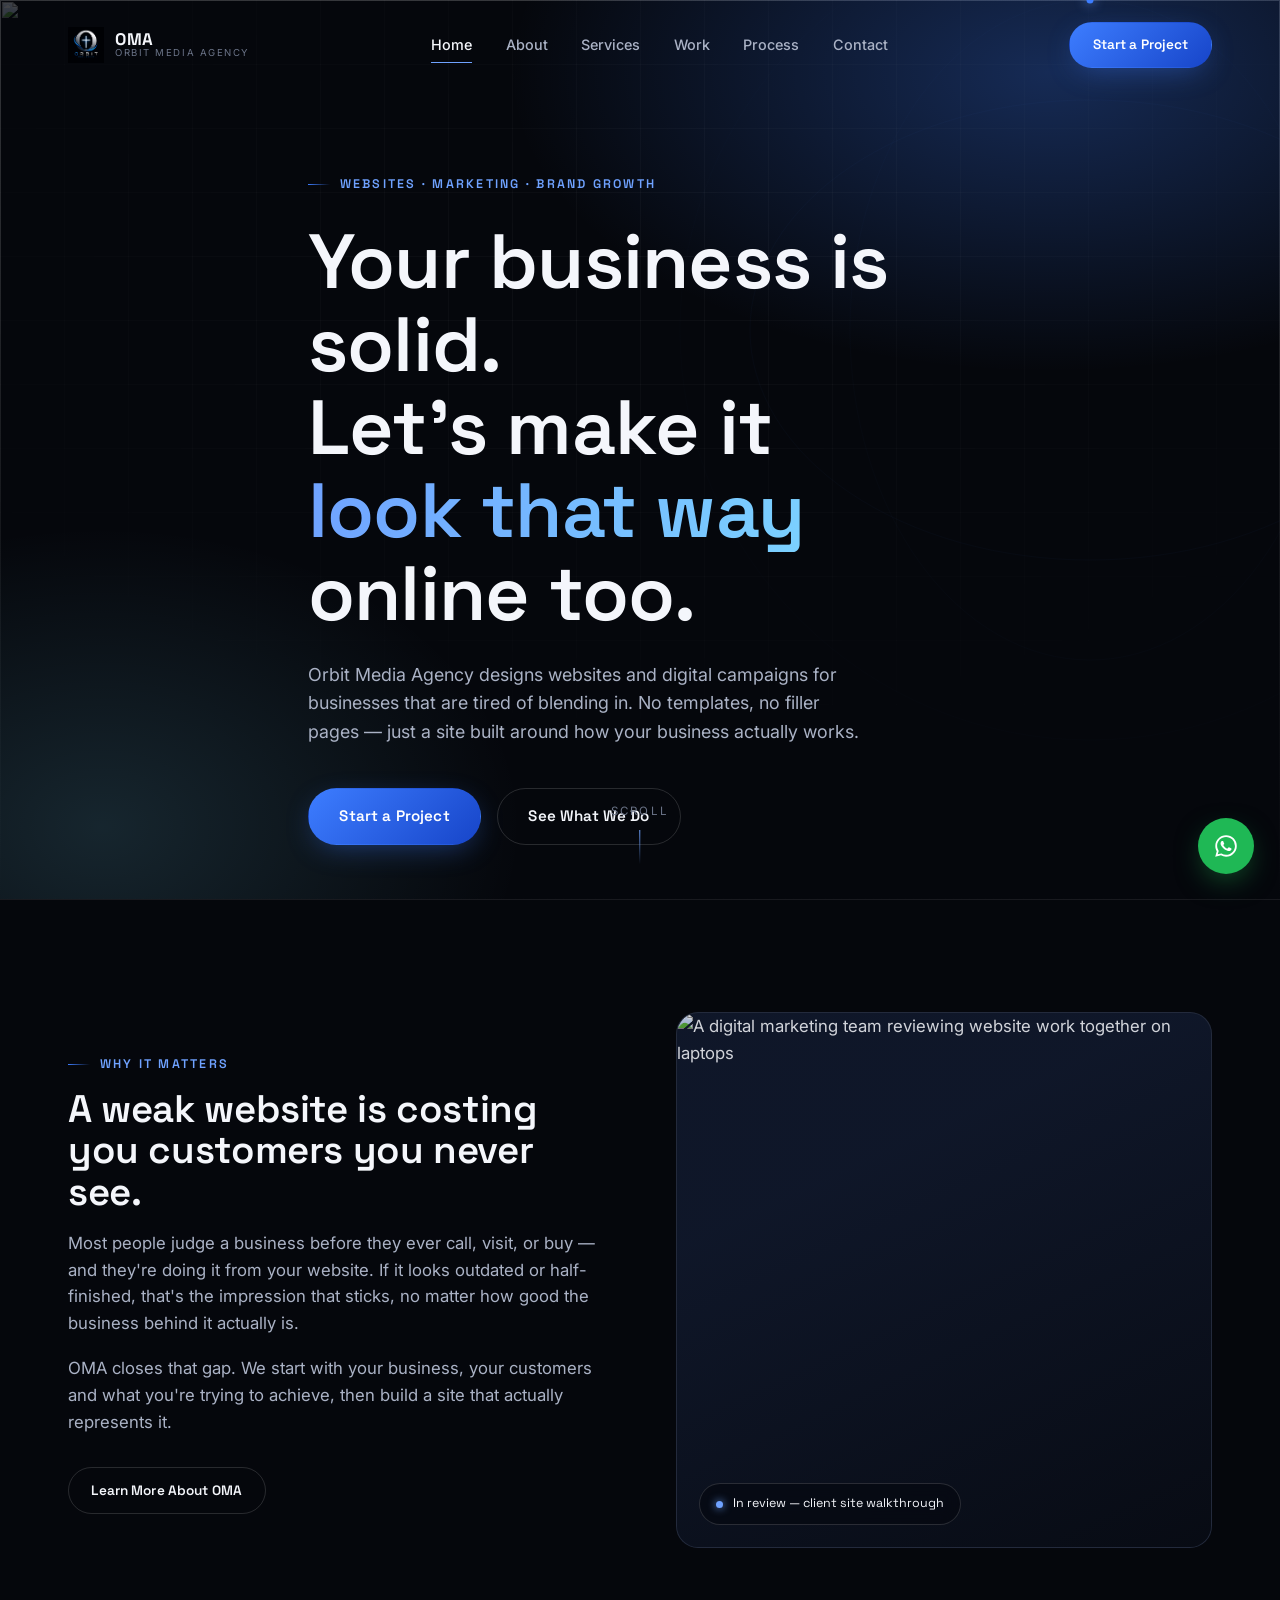
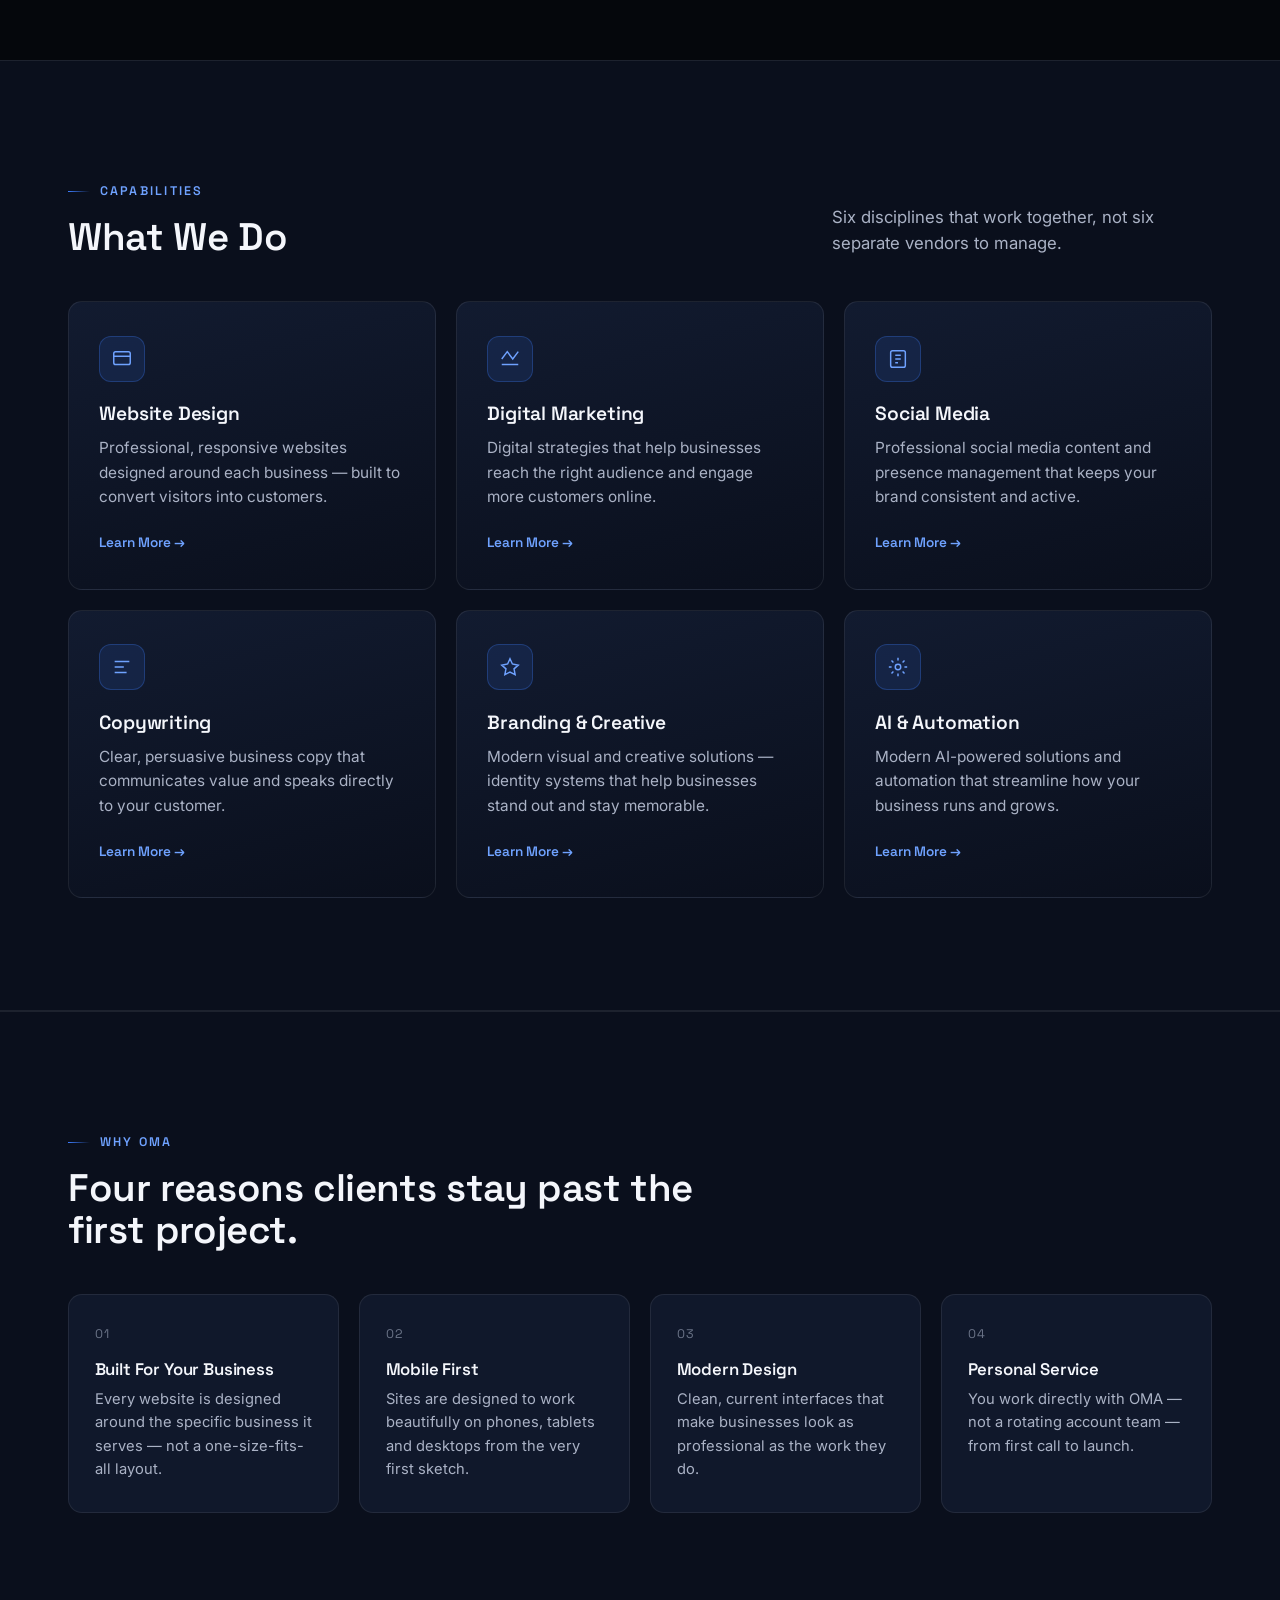
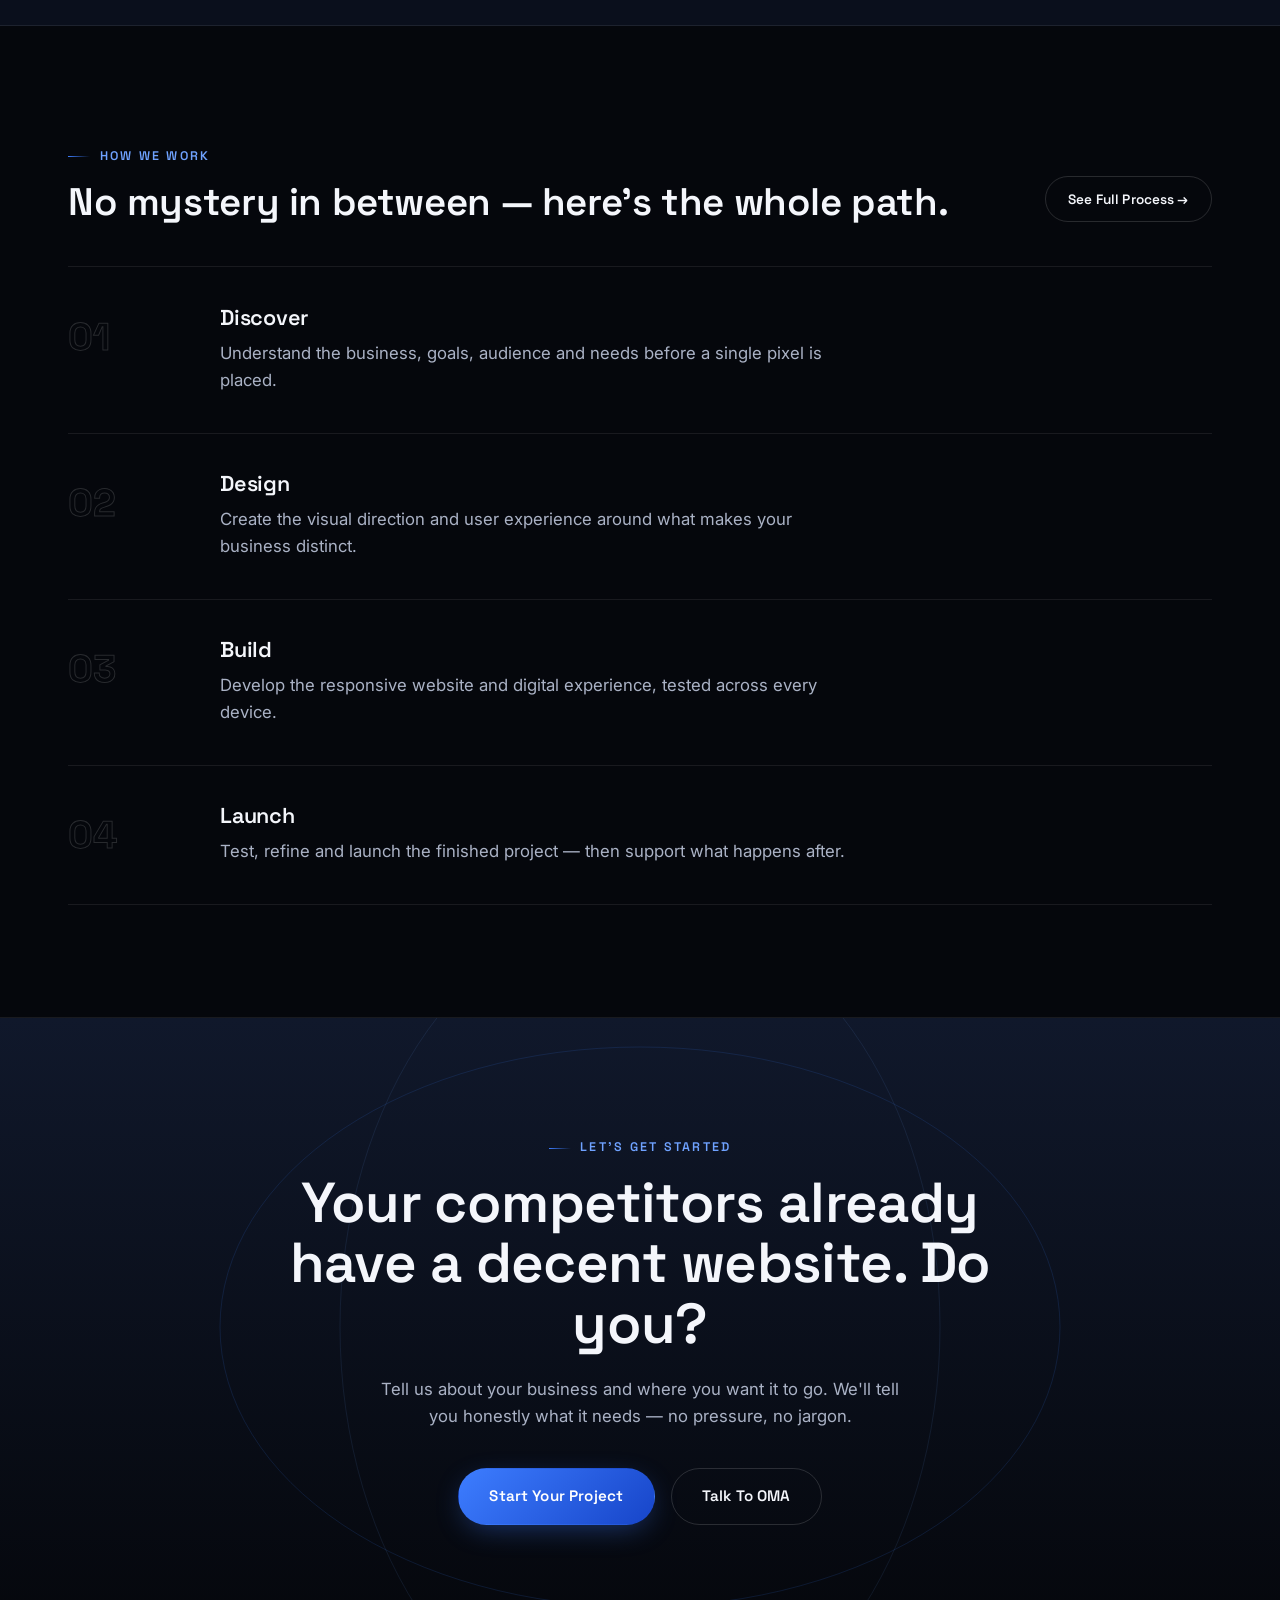
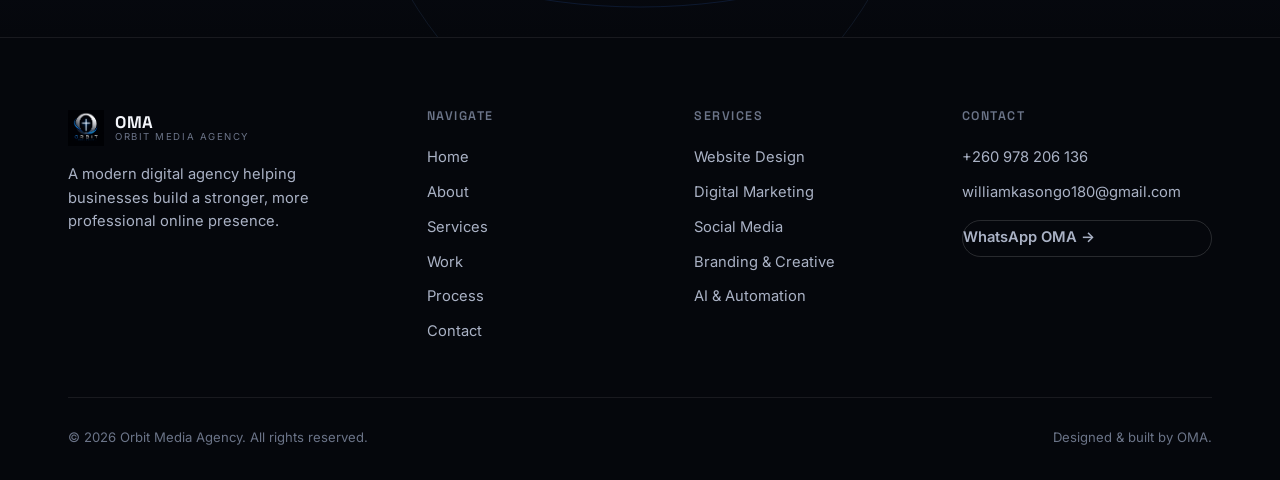
==== commit 8c50cf94: "Add files via upload" ====
--- a/index.html
+++ b/index.html
@@ -3,266 +3,307 @@
 <head>
 <meta charset="UTF-8">
 <meta name="viewport" content="width=device-width, initial-scale=1.0">
-<title>Orbit Media Agency — Web Development, Marketing & Creative</title>
-<meta name="description" content="Orbit Media Agency (OMA) builds modern websites, digital marketing, creative content and AI-powered solutions for growing businesses.">
-<meta property="og:title" content="Orbit Media Agency — Web Development, Marketing & Creative">
-<meta property="og:description" content="Orbit Media Agency (OMA) builds modern websites, digital marketing, creative content and AI-powered solutions for growing businesses.">
-<meta property="og:type" content="website">
-<meta property="og:image" content="assets/img/oma-logo.png">
-<link rel="icon" type="image/png" href="assets/img/oma-logo.png">
+<title>Orbit Media Agency — Digital Experiences That Make Businesses Stand Out</title>
+<meta name="description" content="Orbit Media Agency (OMA) designs websites, digital marketing, social media and creative solutions that help businesses build a stronger, more professional online presence.">
+<link rel="icon" href="assets/oma-logo.png">
 <link rel="preconnect" href="https://fonts.googleapis.com">
-<link rel="preconnect" href="https://fonts.gstatic.com" crossorigin>
 <link href="https://fonts.googleapis.com/css2?family=Space+Grotesk:wght@500;600;700&family=Inter:wght@400;500;600&display=swap" rel="stylesheet">
-<link rel="stylesheet" href="assets/css/style.css">
+<link rel="stylesheet" href="assets/style.css">
 </head>
-<body data-page="index.html">
-  <div class="intro" id="intro">
-    <div class="intro-glow"></div>
-    <div class="intro-stage">
-      <img class="intro-logo" src="assets/img/oma-logo.png" alt="Orbit Media Agency">
-      <span class="intro-word">ORBIT MEDIA AGENCY</span>
-    </div>
-    <button class="intro-skip" id="intro-skip">Skip intro <span class="kbd">Esc</span></button>
-  </div>
-
-  <header class="nav" id="site-nav">
-    <div class="container nav-inner">
-      <a href="index.html" class="nav-logo">
-        <img src="assets/img/oma-logo.png" alt="Orbit Media Agency logo">
-        <span class="nav-logo-word">ORBIT <b>MEDIA</b></span>
-      </a>
-      <ul class="nav-links">
-        <li><a href="index.html" class="active">Home</a></li>
-        <li>
-          <a href="services.html" class="">Services <svg viewBox="0 0 24 24" fill="none" stroke="currentColor" stroke-width="2"><path d="M6 9l6 6 6-6" stroke-linecap="round" stroke-linejoin="round"/></svg></a>
-          <div class="mega">
-        <a class="mega-item" href="web-development.html">
-          <span class="mega-ic"><svg viewBox="0 0 24 24" fill="none" stroke="currentColor" stroke-width="1.5"><rect x="3" y="4" width="18" height="16" rx="2"/><path d="M3 9h18M7 4v5" stroke-linecap="round"/></svg></span>
-          <span><h4>Web Development</h4><p>Business sites, landing pages & interactive builds</p></span>
+<body>
+
+<!-- INTRO LOADER -->
+<div class="loader" aria-hidden="true">
+  <div class="loader-mark">
+    <div class="loader-ring"></div>
+    <div class="loader-ring r2"></div>
+    <img src="assets/oma-logo.png" alt="">
+  </div>
+  <span class="loader-word">Orbit Media Agency</span>
+</div>
+
+<!-- NAV -->
+<nav class="nav" aria-label="Primary">
+  <div class="wrap nav-inner">
+    <a href="index.html" class="brand">
+      <img src="assets/oma-logo.png" alt="Orbit Media Agency logo">
+      <span class="brand-text"><span class="b1">OMA</span><span class="b2">Orbit Media Agency</span></span>
+    </a>
+    <div class="nav-links">
+      <a href="index.html" class="active">Home</a>
+      <a href="about.html">About</a>
+      <a href="services.html">Services</a>
+      <a href="work.html">Work</a>
+      <a href="process.html">Process</a>
+      <a href="contact.html">Contact</a>
+    </div>
+    <div class="nav-cta">
+      <a href="contact.html" class="btn btn-primary btn-sm">Start a Project</a>
+      <button class="hamburger" aria-label="Open menu" aria-expanded="false"><span></span><span></span><span></span></button>
+    </div>
+  </div>
+</nav>
+
+<div class="mobile-menu" id="mobileMenu">
+  <a href="index.html" class="active">Home</a>
+  <a href="about.html">About</a>
+  <a href="services.html">Services</a>
+  <a href="work.html">Work</a>
+  <a href="process.html">Process</a>
+  <a href="contact.html">Contact</a>
+  <a href="contact.html" class="btn btn-primary" style="margin-top:1rem;">Start a Project</a>
+</div>
+
+<!-- HERO -->
+<header class="hero">
+  <div class="hero-photo" aria-hidden="true">
+    <img src="https://images.unsplash.com/photo-1760548425425-e42e77fa38f1?fm=jpg&q=80&w=2400&auto=format&fit=crop" alt="">
+  </div>
+  <div class="hero-grid" aria-hidden="true"></div>
+  <div class="orbit-field" aria-hidden="true">
+    <svg width="900" height="900" viewBox="0 0 900 900" style="right:-260px; top:-120px;">
+      <defs>
+        <radialGradient id="ringGrad" cx="50%" cy="50%" r="50%">
+          <stop offset="0%" stop-color="#6fa2ff" stop-opacity="0.55"/>
+          <stop offset="100%" stop-color="#3d7dff" stop-opacity="0.08"/>
+        </radialGradient>
+      </defs>
+      <g class="spin-a">
+        <ellipse class="orbit-ring" cx="450" cy="450" rx="340" ry="230" stroke-opacity="0.35"/>
+        <circle class="orbit-dot" cx="790" cy="450" r="4" fill="#7fe0ff"/>
+      </g>
+      <g class="spin-b">
+        <ellipse class="orbit-ring" cx="450" cy="450" rx="240" ry="330" stroke-opacity="0.22"/>
+        <circle class="orbit-dot" cx="450" cy="120" r="3.5" fill="#3d7dff"/>
+      </g>
+      <g class="spin-a" style="animation-duration:80s;">
+        <ellipse class="orbit-ring" cx="450" cy="450" rx="410" ry="410" stroke-opacity="0.12"/>
+      </g>
+    </svg>
+  </div>
+
+  <div class="wrap hero-inner">
+    <div class="hero-kicker eyebrow reveal in">Websites · Marketing · Brand Growth</div>
+    <h1>
+      <span class="hero-line"><span>Your business is solid.</span></span>
+      <span class="hero-line"><span>Let's make it <span class="accent">look that way</span></span></span>
+      <span class="hero-line"><span>online too.</span></span>
+    </h1>
+    <p class="hero-lede reveal in" style="transition-delay:.5s;">
+      Orbit Media Agency designs websites and digital campaigns for businesses that are tired of blending in. No templates, no filler pages — just a site built around how your business actually works.
+    </p>
+    <div class="hero-actions reveal in" style="transition-delay:.65s;">
+      <a href="contact.html" class="btn btn-primary">Start a Project</a>
+      <a href="services.html" class="btn btn-ghost">See What We Do</a>
+    </div>
+  </div>
+
+  <div class="hero-scroll"><span>Scroll</span><span class="stem"></span></div>
+</header>
+
+<!-- TRUST / INTRO -->
+<section class="section-pad">
+  <div class="wrap split">
+    <div class="split-text reveal">
+      <div class="eyebrow">Why It Matters</div>
+      <h2>A weak website is costing you customers you never see.</h2>
+      <p>Most people judge a business before they ever call, visit, or buy — and they're doing it from your website. If it looks outdated or half-finished, that's the impression that sticks, no matter how good the business behind it actually is.</p>
+      <p>OMA closes that gap. We start with your business, your customers and what you're trying to achieve, then build a site that actually represents it.</p>
+      <a href="about.html" class="btn btn-ghost btn-sm">Learn More About OMA</a>
+    </div>
+    <div class="split-visual reveal-scale">
+      <div class="visual-photo">
+        <img src="https://images.unsplash.com/photo-1636647677481-f134fda3f408?fm=jpg&q=80&w=1600&auto=format&fit=crop" alt="A digital marketing team reviewing website work together on laptops">
+        <div class="photo-badge"><span class="dot"></span>In review — client site walkthrough</div>
+      </div>
+    </div>
+  </div>
+</section>
+
+<!-- SERVICES -->
+<section class="section-pad" style="background:var(--navy); border-top:1px solid var(--line); border-bottom:1px solid var(--line);">
+  <div class="wrap">
+    <div class="section-head between reveal">
+      <div>
+        <div class="eyebrow">Capabilities</div>
+        <h2>What We Do</h2>
+      </div>
+      <p style="max-width:380px; margin:0;">Six disciplines that work together, not six separate vendors to manage.</p>
+    </div>
+
+    <div class="services-grid stagger">
+      <div class="service-card reveal">
+        <div class="service-icon"><svg width="22" height="22" viewBox="0 0 24 24" fill="none" stroke="currentColor" stroke-width="1.6"><rect x="3" y="4" width="18" height="14" rx="2"/><path d="M3 9h18"/></svg></div>
+        <h3>Website Design</h3>
+        <p>Professional, responsive websites designed around each business — built to convert visitors into customers.</p>
+        <a href="services.html#website-design" class="service-link">Learn More →</a>
+      </div>
+      <div class="service-card reveal">
+        <div class="service-icon"><svg width="22" height="22" viewBox="0 0 24 24" fill="none" stroke="currentColor" stroke-width="1.6"><path d="M3 12l6-8 6 8 6-8"/><path d="M3 18h18"/></svg></div>
+        <h3>Digital Marketing</h3>
+        <p>Digital strategies that help businesses reach the right audience and engage more customers online.</p>
+        <a href="services.html#digital-marketing" class="service-link">Learn More →</a>
+      </div>
+      <div class="service-card reveal">
+        <div class="service-icon"><svg width="22" height="22" viewBox="0 0 24 24" fill="none" stroke="currentColor" stroke-width="1.6"><rect x="4" y="3" width="16" height="18" rx="2"/><path d="M9 8h6M9 12h6M9 16h3"/></svg></div>
+        <h3>Social Media</h3>
+        <p>Professional social media content and presence management that keeps your brand consistent and active.</p>
+        <a href="services.html#social-media" class="service-link">Learn More →</a>
+      </div>
+      <div class="service-card reveal">
+        <div class="service-icon"><svg width="22" height="22" viewBox="0 0 24 24" fill="none" stroke="currentColor" stroke-width="1.6"><path d="M4 6h16M4 12h10M4 18h13"/></svg></div>
+        <h3>Copywriting</h3>
+        <p>Clear, persuasive business copy that communicates value and speaks directly to your customer.</p>
+        <a href="services.html#copywriting" class="service-link">Learn More →</a>
+      </div>
+      <div class="service-card reveal">
+        <div class="service-icon"><svg width="22" height="22" viewBox="0 0 24 24" fill="none" stroke="currentColor" stroke-width="1.6"><path d="M12 3l2.6 5.7L21 10l-4.6 4 1.2 6.3L12 17.5 6.4 20.3 7.6 14 3 10l6.4-1.3L12 3z"/></svg></div>
+        <h3>Branding &amp; Creative</h3>
+        <p>Modern visual and creative solutions — identity systems that help businesses stand out and stay memorable.</p>
+        <a href="services.html#branding" class="service-link">Learn More →</a>
+      </div>
+      <div class="service-card reveal">
+        <div class="service-icon"><svg width="22" height="22" viewBox="0 0 24 24" fill="none" stroke="currentColor" stroke-width="1.6"><circle cx="12" cy="12" r="3"/><path d="M12 2v3M12 19v3M2 12h3M19 12h3M4.9 4.9l2.1 2.1M17 17l2.1 2.1M4.9 19.1L7 17M17 7l2.1-2.1"/></svg></div>
+        <h3>AI &amp; Automation</h3>
+        <p>Modern AI-powered solutions and automation that streamline how your business runs and grows.</p>
+        <a href="services.html#ai-automation" class="service-link">Learn More →</a>
+      </div>
+    </div>
+  </div>
+</section>
+
+<!-- WHY OMA -->
+<section class="section-pad" style="background:var(--navy); border-top:1px solid var(--line); border-bottom:1px solid var(--line);">
+  <div class="wrap">
+    <div class="section-head reveal">
+      <div class="eyebrow">Why OMA</div>
+      <h2>Four reasons clients stay past the first project.</h2>
+    </div>
+    <div class="why-grid stagger">
+      <div class="why-card reveal">
+        <div class="why-num">01</div>
+        <h3>Built For Your Business</h3>
+        <p>Every website is designed around the specific business it serves — not a one-size-fits-all layout.</p>
+      </div>
+      <div class="why-card reveal">
+        <div class="why-num">02</div>
+        <h3>Mobile First</h3>
+        <p>Sites are designed to work beautifully on phones, tablets and desktops from the very first sketch.</p>
+      </div>
+      <div class="why-card reveal">
+        <div class="why-num">03</div>
+        <h3>Modern Design</h3>
+        <p>Clean, current interfaces that make businesses look as professional as the work they do.</p>
+      </div>
+      <div class="why-card reveal">
+        <div class="why-num">04</div>
+        <h3>Personal Service</h3>
+        <p>You work directly with OMA — not a rotating account team — from first call to launch.</p>
+      </div>
+    </div>
+  </div>
+</section>
+
+<!-- PROCESS PREVIEW -->
+<section class="section-pad">
+  <div class="wrap">
+    <div class="section-head between reveal">
+      <div>
+        <div class="eyebrow">How We Work</div>
+        <h2>No mystery in between — here's the whole path.</h2>
+      </div>
+      <a href="process.html" class="btn btn-ghost btn-sm">See Full Process →</a>
+    </div>
+    <div class="process-path">
+      <div class="process-row reveal">
+        <div class="process-num">01</div>
+        <div class="process-content"><h3>Discover</h3><p>Understand the business, goals, audience and needs before a single pixel is placed.</p></div>
+      </div>
+      <div class="process-row reveal">
+        <div class="process-num">02</div>
+        <div class="process-content"><h3>Design</h3><p>Create the visual direction and user experience around what makes your business distinct.</p></div>
+      </div>
+      <div class="process-row reveal">
+        <div class="process-num">03</div>
+        <div class="process-content"><h3>Build</h3><p>Develop the responsive website and digital experience, tested across every device.</p></div>
+      </div>
+      <div class="process-row reveal">
+        <div class="process-num">04</div>
+        <div class="process-content"><h3>Launch</h3><p>Test, refine and launch the finished project — then support what happens after.</p></div>
+      </div>
+    </div>
+  </div>
+</section>
+
+<!-- FINAL CTA -->
+<section class="final-cta">
+  <div class="orbit-field" aria-hidden="true">
+    <svg width="1000" height="1000" viewBox="0 0 1000 1000" style="left:50%; top:50%; transform:translate(-50%,-50%);">
+      <g class="spin-a" style="animation-duration:70s;">
+        <ellipse cx="500" cy="500" rx="420" ry="280" fill="none" stroke="#3d7dff" stroke-opacity="0.14" stroke-width="1"/>
+      </g>
+      <g class="spin-b" style="animation-duration:90s;">
+        <ellipse cx="500" cy="500" rx="300" ry="420" fill="none" stroke="#6fa2ff" stroke-opacity="0.1" stroke-width="1"/>
+      </g>
+    </svg>
+  </div>
+  <div class="wrap reveal">
+    <div class="eyebrow" style="justify-content:center;">Let's Get Started</div>
+    <h2>Your competitors already have a decent website. Do you?</h2>
+    <p>Tell us about your business and where you want it to go. We'll tell you honestly what it needs — no pressure, no jargon.</p>
+    <div class="hero-actions">
+      <a href="contact.html" class="btn btn-primary">Start Your Project</a>
+      <a href="contact.html" class="btn btn-ghost">Talk To OMA</a>
+    </div>
+  </div>
+</section>
+
+<!-- FOOTER -->
+<footer>
+  <div class="wrap">
+    <div class="footer-grid">
+      <div class="footer-brand">
+        <a href="index.html" class="brand">
+          <img src="assets/oma-logo.png" alt="Orbit Media Agency logo">
+          <span class="brand-text"><span class="b1">OMA</span><span class="b2">Orbit Media Agency</span></span>
         </a>
-        <a class="mega-item" href="digital-marketing.html">
-          <span class="mega-ic"><svg viewBox="0 0 24 24" fill="none" stroke="currentColor" stroke-width="1.5"><path d="M3 11l18-7-7 18-3-8-8-3z" stroke-linejoin="round"/></svg></span>
-          <span><h4>Digital Marketing</h4><p>Strategy, content & audience growth</p></span>
-        </a>
-        <a class="mega-item" href="creative-content.html">
-          <span class="mega-ic"><svg viewBox="0 0 24 24" fill="none" stroke="currentColor" stroke-width="1.5"><circle cx="12" cy="12" r="9"/><circle cx="12" cy="12" r="3"/></svg></span>
-          <span><h4>Creative & Content</h4><p>Visuals, video & brand storytelling</p></span>
-        </a>
-        <a class="mega-item" href="ai-automation.html">
-          <span class="mega-ic"><svg viewBox="0 0 24 24" fill="none" stroke="currentColor" stroke-width="1.5"><rect x="5" y="5" width="14" height="14" rx="3"/><path d="M9 2v3M15 2v3M9 19v3M15 19v3M2 9h3M2 15h3M19 9h3M19 15h3" stroke-linecap="round"/></svg></span>
-          <span><h4>AI & Automation</h4><p>Workflow automation & AI assistants</p></span>
-        </a></div>
-        </li>
-        <li><a href="portfolio.html" class="">Our Work</a></li>
-        <li><a href="about.html" class="">About</a></li>
-        <li><a href="contact.html" class="">Contact</a></li>
-      </ul>
-      <div class="nav-cta">
-        <a href="contact.html" class="btn btn-primary btn-sm">Start a Project</a>
-        <button class="nav-burger" aria-label="Open menu"><span></span></button>
-      </div>
-    </div>
-  </header>
-
-  <div class="mobile-panel">
-    <ul class="mobile-links">
-        <li><a href="index.html" class="active">Home</a></li>
-        <li>
-          <a href="#" class="mobile-toggle">Services <svg viewBox="0 0 24 24" fill="none" stroke="currentColor" stroke-width="2"><path d="M6 9l6 6 6-6" stroke-linecap="round" stroke-linejoin="round"/></svg></a>
-          <ul class="mobile-sub"><li><a href="web-development.html">Web Development</a></li><li><a href="digital-marketing.html">Digital Marketing</a></li><li><a href="creative-content.html">Creative & Content</a></li><li><a href="ai-automation.html">AI & Automation</a></li></ul>
-        </li>
-        <li><a href="portfolio.html" class="">Our Work</a></li>
-        <li><a href="about.html" class="">About</a></li>
-        <li><a href="contact.html" class="">Contact</a></li>
-    </ul>
-    <a href="contact.html" class="btn btn-primary">Start a Project</a>
-    <div class="nav-contact">+260 978206136<br>williamkasongo180@gmail.com</div>
-  </div>
-
-  <main>
-
-    <section class="hero">
-      <div class="orbit-field" aria-hidden="true"><div class="orbit-ring blue" style="width:560px;height:560px;margin:-280px 0 0 -280px;"><div class="orbit-dot orbit-spin" style="animation-duration:40s;"></div></div><div class="orbit-ring" style="width:780px;height:780px;margin:-390px 0 0 -390px;"><div class="orbit-dot orbit-spin" style="animation-duration:65s;animation-direction:reverse;"></div></div><div class="orbit-ring" style="width:1000px;height:1000px;margin:-500px 0 0 -500px;"><div class="orbit-dot orbit-spin" style="animation-duration:90s;"></div></div></div>
-      <div class="container hero-inner" data-reveal>
-        <span class="eyebrow">Orbit Media Agency</span>
-        <h1 style="margin-top:22px;">WE BUILD DIGITAL EXPERIENCES THAT<br>MOVE BUSINESSES <span class="gradient-text">FORWARD.</span></h1>
-        <p class="lead">Orbit Media Agency creates modern websites, digital experiences and creative solutions designed to help businesses establish a stronger presence online.</p>
-        <div class="hero-actions">
-          <a href="contact.html" class="btn btn-primary">Start a Project <svg viewBox="0 0 24 24" fill="none" stroke="currentColor" stroke-width="2"><path d="M7 17L17 7M7 7h10v10" stroke-linecap="round" stroke-linejoin="round"/></svg></a>
-          <a href="portfolio.html" class="btn btn-ghost">Explore Our Work</a>
-        </div>
-      </div>
-    </section>
-
-    <section class="section-tight" style="padding-top:0;">
-      <div class="container">
-        <div class="divider-orbit" data-reveal="fade"><span class="line"></span><span class="ring"></span><span class="line r"></span></div>
-      </div>
-    </section>
-
-    <section class="section" style="padding-top:20px;">
-      <div class="container">
-        <div class="section-head" data-reveal>
-          <span class="eyebrow">What we do</span>
-          <h2>Four disciplines, one<br>orbit of expertise.</h2>
-          <p class="lead">Every business needs a different combination of design, strategy and technology. OMA brings them together under one roof.</p>
-        </div>
-        <div class="grid grid-4" data-stagger>
-          <a href="web-development.html" class="card">
-            <span class="card-icon"><svg viewBox="0 0 24 24" fill="none" stroke="currentColor" stroke-width="1.5"><rect x="3" y="4" width="18" height="16" rx="2"/><path d="M3 9h18M7 4v5" stroke-linecap="round"/></svg></span>
-            <h3 style="font-size:19px;margin-bottom:10px;">Web Development</h3>
-            <p class="muted" style="font-size:14px;">Professional, responsive websites built for businesses that want a real digital presence.</p>
-          </a>
-          <a href="digital-marketing.html" class="card">
-            <span class="card-icon"><svg viewBox="0 0 24 24" fill="none" stroke="currentColor" stroke-width="1.5"><path d="M3 11l18-7-7 18-3-8-8-3z" stroke-linejoin="round"/></svg></span>
-            <h3 style="font-size:19px;margin-bottom:10px;">Digital Marketing</h3>
-            <p class="muted" style="font-size:14px;">Strategy and content that help businesses reach and grow their audience online.</p>
-          </a>
-          <a href="creative-content.html" class="card">
-            <span class="card-icon"><svg viewBox="0 0 24 24" fill="none" stroke="currentColor" stroke-width="1.5"><circle cx="12" cy="12" r="9"/><circle cx="12" cy="12" r="3"/></svg></span>
-            <h3 style="font-size:19px;margin-bottom:10px;">Creative &amp; Content</h3>
-            <p class="muted" style="font-size:14px;">Visual content and brand storytelling that communicates who you are.</p>
-          </a>
-          <a href="ai-automation.html" class="card">
-            <span class="card-icon"><svg viewBox="0 0 24 24" fill="none" stroke="currentColor" stroke-width="1.5"><rect x="5" y="5" width="14" height="14" rx="3"/><path d="M9 2v3M15 2v3M9 19v3M15 19v3M2 9h3M2 15h3M19 9h3M19 15h3" stroke-linecap="round"/></svg></span>
-            <h3 style="font-size:19px;margin-bottom:10px;">AI &amp; Automation</h3>
-            <p class="muted" style="font-size:14px;">Modern automation and AI-powered systems that streamline how businesses run.</p>
-          </a>
-        </div>
-      </div>
-    </section>
-
-    <section class="section" style="background:var(--bg-soft); border-top:1px solid var(--line); border-bottom:1px solid var(--line);">
-      <div class="container" style="display:grid; grid-template-columns:1fr 1fr; gap:70px; align-items:center;">
-        <div data-reveal>
-          <span class="eyebrow">Web development</span>
-          <h2 style="font-size:clamp(1.8rem,3vw,2.5rem); margin:18px 0 20px;">One website. Every screen.<br>Zero compromise.</h2>
-          <p class="muted" style="font-size:15px; line-height:1.75; margin-bottom:28px; max-width:440px;">We design and build every site to perform beautifully across desktop, tablet and mobile — because your customers won't always meet you on a laptop.</p>
-          <a href="web-development.html" class="btn btn-ghost">See Web Development <svg viewBox="0 0 24 24" fill="none" stroke="currentColor" stroke-width="2"><path d="M7 17L17 7M7 7h10v10" stroke-linecap="round" stroke-linejoin="round"/></svg></a>
-        </div>
-        <div data-reveal style="position:relative; height:380px; display:flex; align-items:center; justify-content:center;">
-          <div class="device" style="position:absolute; left:0; width:340px;" >
-            <div class="device-screen">
-              <div style="position:absolute;inset:0;background:linear-gradient(150deg,#111a30,#0a0e18);"></div>
-              <div style="position:absolute;top:14%;left:8%;right:8%;height:8px;border-radius:4px;background:rgba(255,255,255,.14);"></div>
-              <div style="position:absolute;top:26%;left:8%;width:40%;height:5px;border-radius:3px;background:rgba(110,163,255,.5);"></div>
-              <div style="position:absolute;bottom:12%;left:8%;right:8%;height:34%;border-radius:8px;background:rgba(255,255,255,.05);border:1px solid var(--line);"></div>
-            </div>
-          </div>
-          <div class="device mobile float" style="position:absolute; right:6%; bottom:-10px;">
-            <div class="device-screen">
-              <div style="position:absolute;inset:0;background:linear-gradient(200deg,#152142,#0a0e18);"></div>
-              <div style="position:absolute;top:10%;left:12%;right:12%;height:6px;border-radius:3px;background:rgba(255,255,255,.16);"></div>
-              <div style="position:absolute;top:22%;left:12%;right:12%;height:26%;border-radius:8px;background:rgba(110,163,255,.14);border:1px solid rgba(110,163,255,.3);"></div>
-            </div>
-          </div>
-          <span class="badge-float" style="top:6%; right:14%;"><span class="dot"></span> Fully responsive</span>
-        </div>
-      </div>
-    </section>
-
-    <section class="section">
-      <div class="container">
-        <div class="section-head" data-reveal>
-          <span class="eyebrow">Why OMA</span>
-          <h2>Built to earn trust,<br>not just attention.</h2>
-        </div>
-        <div class="grid grid-4" data-stagger>
-          <div class="card">
-            <span class="card-icon"><svg viewBox="0 0 24 24" fill="none" stroke="currentColor" stroke-width="1.5"><circle cx="12" cy="12" r="9"/><circle cx="12" cy="12" r="3"/></svg></span>
-            <h3 style="font-size:17px;margin-bottom:10px;">Modern</h3>
-            <p class="muted" style="font-size:13.5px;">We use modern technologies and creative approaches to build digital experiences.</p>
-          </div>
-          <div class="card">
-            <span class="card-icon"><svg viewBox="0 0 24 24" fill="none" stroke="currentColor" stroke-width="1.5"><path d="M3 11l18-7-7 18-3-8-8-3z" stroke-linejoin="round"/></svg></span>
-            <h3 style="font-size:17px;margin-bottom:10px;">Business Focused</h3>
-            <p class="muted" style="font-size:13.5px;">Our solutions are designed around the goals of the business.</p>
-          </div>
-          <div class="card">
-            <span class="card-icon"><svg viewBox="0 0 24 24" fill="none" stroke="currentColor" stroke-width="1.5"><rect x="3" y="4" width="18" height="16" rx="2"/><path d="M3 9h18M7 4v5" stroke-linecap="round"/></svg></span>
-            <h3 style="font-size:17px;margin-bottom:10px;">Responsive</h3>
-            <p class="muted" style="font-size:13.5px;">Every website is designed to work across mobile, tablet and desktop.</p>
-          </div>
-          <div class="card">
-            <span class="card-icon"><svg viewBox="0 0 24 24" fill="none" stroke="currentColor" stroke-width="1.5"><rect x="5" y="5" width="14" height="14" rx="3"/><path d="M9 2v3M15 2v3M9 19v3M15 19v3M2 9h3M2 15h3M19 9h3M19 15h3" stroke-linecap="round"/></svg></span>
-            <h3 style="font-size:17px;margin-bottom:10px;">Future Ready</h3>
-            <p class="muted" style="font-size:13.5px;">OMA continues expanding into AI, automation and emerging digital technologies.</p>
-          </div>
-        </div>
-      </div>
-    </section>
-
-    <section class="section" style="background:var(--bg-soft); border-top:1px solid var(--line);">
-      <div class="container">
-        <div class="section-head" data-reveal style="margin:0 auto 70px; text-align:center;">
-          <span class="eyebrow" style="justify-content:center;">Our process</span>
-          <h2>From idea to launch,<br>in four orbits.</h2>
-        </div>
-        <div class="process-track" data-stagger>
-          <div class="process-step"><div class="process-num">01</div><h4>Discover</h4><p>Understand the business, audience and goals.</p></div>
-          <div class="process-step"><div class="process-num">02</div><h4>Design</h4><p>Create the visual direction and user experience.</p></div>
-          <div class="process-step"><div class="process-num">03</div><h4>Build</h4><p>Develop and refine the digital experience.</p></div>
-          <div class="process-step"><div class="process-num">04</div><h4>Launch</h4><p>Test, optimize and prepare the project for launch.</p></div>
-        </div>
-      </div>
-    </section>
-
-    <section class="section" style="text-align:center;">
-      <div class="container" data-reveal>
-        <span class="eyebrow" style="justify-content:center;">Let's talk</span>
-        <h2 style="margin:18px auto 26px; max-width:640px; font-size:clamp(1.9rem,3.6vw,2.8rem);">Have a project orbiting<br>in your mind?</h2>
-        <div class="hero-actions" style="justify-content:center;">
-          <a href="contact.html" class="btn btn-primary">Start a Project <svg viewBox="0 0 24 24" fill="none" stroke="currentColor" stroke-width="2"><path d="M7 17L17 7M7 7h10v10" stroke-linecap="round" stroke-linejoin="round"/></svg></a>
-          <a href="portfolio.html" class="btn btn-ghost">Explore Our Work</a>
-        </div>
-      </div>
-    </section>
-
-  </main>
-
-  <footer class="footer">
-    <div class="container">
-      <div class="footer-top">
-        <div class="footer-brand">
-          <img src="assets/img/oma-logo.png" alt="Orbit Media Agency logo">
-          <p>Orbit Media Agency is a growing digital agency helping businesses build modern websites, marketing and creative solutions that move them forward.</p>
-        </div>
-        <div>
-          <h5>Services</h5>
-          <ul>
-            <li><a href="web-development.html">Web Development</a></li>
-            <li><a href="digital-marketing.html">Digital Marketing</a></li>
-            <li><a href="creative-content.html">Creative &amp; Content</a></li>
-            <li><a href="ai-automation.html">AI &amp; Automation</a></li>
-          </ul>
-        </div>
-        <div>
-          <h5>Agency</h5>
-          <ul>
-            <li><a href="about.html">About OMA</a></li>
-            <li><a href="portfolio.html">Our Work</a></li>
-            <li><a href="services.html">Services</a></li>
-            <li><a href="contact.html">Contact</a></li>
-          </ul>
-        </div>
-        <div>
-          <h5>Get in touch</h5>
-          <ul>
-            <li><a href="tel:+260978206136">+260 978 206 136</a></li>
-            <li><a href="mailto:williamkasongo180@gmail.com">williamkasongo180@gmail.com</a></li>
-            <li><a href="contact.html">Start a project &rarr;</a></li>
-          </ul>
-        </div>
-      </div>
-      <div class="footer-bottom">
-        <span>&copy; <span id="year"></span> Orbit Media Agency. All rights reserved.</span>
-        <span>Designed &amp; built by OMA — Orbit + Digital + Movement</span>
-      </div>
-    </div>
-  </footer>
-
-  <button class="back-top" aria-label="Back to top"><svg viewBox="0 0 24 24" fill="none" stroke="currentColor" stroke-width="2"><path d="M12 19V5M5 12l7-7 7 7" stroke-linecap="round" stroke-linejoin="round"/></svg></button>
-  <script>document.getElementById('year').textContent = new Date().getFullYear();</script>
-  <script src="assets/js/main.js"></script>
+        <p>A modern digital agency helping businesses build a stronger, more professional online presence.</p>
+      </div>
+      <div class="footer-col">
+        <h4>Navigate</h4>
+        <a href="index.html">Home</a>
+        <a href="about.html">About</a>
+        <a href="services.html">Services</a>
+        <a href="work.html">Work</a>
+        <a href="process.html">Process</a>
+        <a href="contact.html">Contact</a>
+      </div>
+      <div class="footer-col">
+        <h4>Services</h4>
+        <a href="services.html#website-design">Website Design</a>
+        <a href="services.html#digital-marketing">Digital Marketing</a>
+        <a href="services.html#social-media">Social Media</a>
+        <a href="services.html#branding">Branding &amp; Creative</a>
+        <a href="services.html#ai-automation">AI &amp; Automation</a>
+      </div>
+      <div class="footer-col">
+        <h4>Contact</h4>
+        <a href="tel:+260978206136">+260 978 206 136</a>
+        <a href="mailto:williamkasongo180@gmail.com">williamkasongo180@gmail.com</a>
+        <a href="https://wa.me/260978206136" target="_blank" rel="noopener" class="footer-whatsapp" style="margin-top:0.6rem;">WhatsApp OMA →</a>
+      </div>
+    </div>
+    <div class="footer-bottom">
+      <p>© 2026 Orbit Media Agency. All rights reserved.</p>
+      <p>Designed &amp; built by OMA.</p>
+    </div>
+  </div>
+</footer>
+
+<a href="https://wa.me/260978206136" target="_blank" rel="noopener" class="wa-float" aria-label="Chat with OMA on WhatsApp">
+  <svg width="26" height="26" viewBox="0 0 24 24" fill="#fff"><path d="M12.04 2C6.58 2 2.13 6.45 2.13 11.91c0 1.75.46 3.45 1.32 4.95L2.05 22l5.28-1.38a9.87 9.87 0 0 0 4.71 1.2h.01c5.46 0 9.91-4.45 9.91-9.91 0-2.65-1.03-5.14-2.9-7.01A9.82 9.82 0 0 0 12.04 2zm0 18.13h-.01a8.2 8.2 0 0 1-4.18-1.14l-.3-.18-3.13.82.84-3.05-.2-.32a8.19 8.19 0 0 1-1.26-4.35c0-4.53 3.69-8.22 8.24-8.22 2.2 0 4.27.86 5.82 2.41a8.18 8.18 0 0 1 2.41 5.82c0 4.53-3.69 8.21-8.23 8.21zm4.51-6.16c-.25-.12-1.47-.72-1.7-.81-.23-.08-.39-.12-.56.13-.17.25-.64.81-.78.97-.14.17-.29.19-.54.06-.25-.12-1.04-.38-1.99-1.22-.73-.66-1.23-1.46-1.37-1.71-.14-.25-.02-.38.11-.51.11-.11.25-.29.37-.43.12-.14.16-.25.25-.41.08-.17.04-.31-.02-.44-.06-.12-.56-1.35-.77-1.85-.2-.48-.41-.42-.56-.43-.14-.01-.31-.01-.48-.01-.17 0-.44.06-.67.31-.23.25-.87.85-.87 2.08 0 1.23.89 2.41 1.02 2.58.12.17 1.75 2.67 4.24 3.74.59.26 1.06.41 1.42.52.6.19 1.14.16 1.57.1.48-.07 1.47-.6 1.68-1.18.21-.58.21-1.08.14-1.18-.06-.1-.23-.16-.48-.28z"/></svg>
+</a>
+
+<script src="assets/script.js"></script>
 </body>
 </html>
--- a/assets/style.css
+++ b/assets/style.css
@@ -0,0 +1,633 @@
+/* ============================================================
+   ORBIT MEDIA AGENCY — DESIGN SYSTEM
+   Palette: deep space navy + electric orbit blue
+   Display: Space Grotesk / Body: Inter
+   ============================================================ */
+
+:root{
+  --void:        #05070c;
+  --navy:        #0a0f1c;
+  --navy-2:      #10182b;
+  --panel:       #121b30;
+  --line:        rgba(255,255,255,0.08);
+  --line-strong: rgba(255,255,255,0.14);
+  --ink:         #f4f6fb;
+  --ink-dim:     #aab2c5;
+  --ink-faint:   #6b7488;
+  --blue:        #3d7dff;
+  --blue-2:      #6fa2ff;
+  --blue-deep:   #1745c9;
+  --blue-glow:   rgba(61,125,255,0.45);
+  --cyan:        #7fe0ff;
+
+  --fs-display: clamp(2.6rem, 6vw, 5.4rem);
+  --fs-h1:      clamp(2.2rem, 4.4vw, 3.6rem);
+  --fs-h2:      clamp(1.7rem, 3vw, 2.5rem);
+  --fs-h3:      clamp(1.2rem, 1.6vw, 1.5rem);
+  --fs-body:    1.05rem;
+  --fs-small:   0.875rem;
+
+  --space-1: 0.5rem;
+  --space-2: 1rem;
+  --space-3: 1.75rem;
+  --space-4: 2.75rem;
+  --space-5: 4.5rem;
+  --space-6: 7rem;
+
+  --radius: 14px;
+  --radius-lg: 22px;
+  --ease: cubic-bezier(0.16, 1, 0.3, 1);
+}
+
+*,*::before,*::after{ box-sizing:border-box; }
+html{ scroll-behavior:smooth; }
+body{
+  margin:0;
+  background:var(--void);
+  color:var(--ink);
+  font-family:'Inter', system-ui, sans-serif;
+  font-size:var(--fs-body);
+  line-height:1.6;
+  -webkit-font-smoothing:antialiased;
+  overflow-x:hidden;
+}
+h1,h2,h3,h4{
+  font-family:'Space Grotesk', 'Inter', sans-serif;
+  font-weight:600;
+  line-height:1.08;
+  letter-spacing:-0.01em;
+  margin:0;
+  color:var(--ink);
+}
+p{ margin:0; color:var(--ink-dim); }
+a{ color:inherit; text-decoration:none; }
+img{ max-width:100%; display:block; }
+ul{ list-style:none; margin:0; padding:0; }
+button{ font-family:inherit; cursor:pointer; }
+
+.wrap{
+  max-width:1240px;
+  margin:0 auto;
+  padding-left:clamp(1.25rem, 5vw, 3rem);
+  padding-right:clamp(1.25rem, 5vw, 3rem);
+}
+
+section{ position:relative; }
+.section-pad{ padding:var(--space-6) 0; }
+.section-pad-sm{ padding:var(--space-5) 0; }
+
+@media (max-width: 720px){
+  .section-pad{ padding: 4rem 0; }
+  .section-pad-sm{ padding: 3rem 0; }
+}
+
+/* ---------- Eyebrow / labels ---------- */
+.eyebrow{
+  display:inline-flex;
+  align-items:center;
+  gap:0.6rem;
+  font-family:'Space Grotesk', sans-serif;
+  font-size:0.78rem;
+  letter-spacing:0.18em;
+  text-transform:uppercase;
+  color:var(--blue-2);
+  font-weight:600;
+}
+.eyebrow::before{
+  content:'';
+  width:22px; height:1px;
+  background:linear-gradient(90deg, var(--blue), transparent);
+}
+
+/* ---------- Buttons ---------- */
+.btn{
+  display:inline-flex;
+  align-items:center;
+  justify-content:center;
+  gap:0.5rem;
+  padding:0.95rem 1.9rem;
+  border-radius:100px;
+  font-family:'Space Grotesk', sans-serif;
+  font-weight:600;
+  font-size:0.95rem;
+  letter-spacing:0.01em;
+  border:1px solid transparent;
+  transition:transform 0.35s var(--ease), box-shadow 0.35s var(--ease), background 0.35s var(--ease), border-color .35s var(--ease);
+  white-space:nowrap;
+}
+.btn-primary{
+  background:linear-gradient(135deg, var(--blue), var(--blue-deep));
+  color:#fff;
+  box-shadow:0 8px 30px -8px var(--blue-glow);
+}
+.btn-primary:hover{ transform:translateY(-2px); box-shadow:0 14px 36px -8px var(--blue-glow); }
+.btn-primary:focus-visible{ outline:2px solid var(--cyan); outline-offset:3px; }
+
+.btn-ghost{
+  background:transparent;
+  color:var(--ink);
+  border-color:var(--line-strong);
+}
+.btn-ghost:hover{ border-color:var(--blue-2); background:rgba(111,162,255,0.08); transform:translateY(-2px); }
+.btn-ghost:focus-visible{ outline:2px solid var(--cyan); outline-offset:3px; }
+
+.btn-sm{ padding:0.7rem 1.4rem; font-size:0.85rem; }
+
+/* ---------- Navbar ---------- */
+.nav{
+  position:fixed;
+  top:0; left:0; right:0;
+  z-index:200;
+  padding:1.35rem 0;
+  transition:padding 0.4s var(--ease), background 0.4s var(--ease), border-color 0.4s var(--ease);
+  border-bottom:1px solid transparent;
+}
+.nav.scrolled{
+  padding:0.85rem 0;
+  background:rgba(6,9,16,0.82);
+  backdrop-filter:blur(16px) saturate(140%);
+  border-bottom-color:var(--line);
+}
+.nav-inner{ display:flex; align-items:center; justify-content:space-between; gap:1.5rem; }
+.brand{ display:flex; align-items:center; gap:0.7rem; }
+.brand img{ height:36px; width:36px; object-fit:contain; }
+.brand-text{ display:flex; flex-direction:column; line-height:1.05; }
+.brand-text .b1{ font-family:'Space Grotesk', sans-serif; font-weight:700; font-size:1.05rem; letter-spacing:0.02em; }
+.brand-text .b2{ font-size:0.6rem; letter-spacing:0.16em; color:var(--ink-faint); text-transform:uppercase; }
+
+.nav-links{ display:flex; align-items:center; gap:2.1rem; }
+.nav-links a{
+  font-size:0.9rem; color:var(--ink-dim); font-weight:500;
+  position:relative; padding:0.3rem 0; transition:color 0.25s var(--ease);
+}
+.nav-links a::after{
+  content:''; position:absolute; left:0; bottom:-2px; width:0; height:1px;
+  background:var(--blue-2); transition:width 0.3s var(--ease);
+}
+.nav-links a:hover{ color:var(--ink); }
+.nav-links a:hover::after{ width:100%; }
+.nav-links a.active{ color:var(--ink); }
+.nav-links a.active::after{ width:100%; }
+
+.nav-cta{ display:flex; align-items:center; gap:1.1rem; }
+.hamburger{
+  display:none; flex-direction:column; gap:5px; background:none; border:none; padding:8px;
+}
+.hamburger span{ width:24px; height:2px; background:var(--ink); transition:transform 0.35s var(--ease), opacity 0.35s var(--ease); }
+.hamburger.open span:nth-child(1){ transform:translateY(7px) rotate(45deg); }
+.hamburger.open span:nth-child(2){ opacity:0; }
+.hamburger.open span:nth-child(3){ transform:translateY(-7px) rotate(-45deg); }
+
+.mobile-menu{
+  position:fixed; inset:0; z-index:190;
+  background:rgba(5,7,12,0.98);
+  backdrop-filter:blur(10px);
+  display:flex; flex-direction:column;
+  align-items:center; justify-content:center; gap:2rem;
+  opacity:0; visibility:hidden; transform:translateY(-8px);
+  transition:opacity 0.4s var(--ease), transform 0.4s var(--ease), visibility 0.4s;
+}
+.mobile-menu.open{ opacity:1; visibility:visible; transform:translateY(0); }
+.mobile-menu a{ font-family:'Space Grotesk', sans-serif; font-size:1.6rem; font-weight:600; color:var(--ink); }
+.mobile-menu a.active{ color:var(--blue-2); }
+
+@media (max-width: 900px){
+  .nav-links{ display:none; }
+  .nav-cta .btn-primary{ display:none; }
+  .hamburger{ display:flex; }
+}
+
+/* ---------- Orbit visual system (signature element) ---------- */
+.orbit-field{
+  position:absolute; inset:0; overflow:hidden; pointer-events:none;
+}
+.orbit-field svg{ position:absolute; }
+.orbit-ring{
+  fill:none; stroke:url(#ringGrad); stroke-width:1;
+}
+.orbit-dot{ filter:drop-shadow(0 0 6px var(--blue-2)); }
+
+@keyframes spin-slow{ to{ transform:rotate(360deg); } }
+@keyframes spin-slow-rev{ to{ transform:rotate(-360deg); } }
+@keyframes pulse-glow{
+  0%,100%{ opacity:0.55; }
+  50%{ opacity:1; }
+}
+.spin-a{ animation:spin-slow 46s linear infinite; transform-origin:center; }
+.spin-b{ animation:spin-slow-rev 64s linear infinite; transform-origin:center; }
+
+/* ---------- Reveal-on-scroll ---------- */
+.reveal{ opacity:0; transform:translateY(28px); transition:opacity 0.9s var(--ease), transform 0.9s var(--ease); }
+.reveal.in{ opacity:1; transform:translateY(0); }
+.reveal-scale{ opacity:0; transform:scale(0.96); transition:opacity 0.9s var(--ease), transform 0.9s var(--ease); }
+.reveal-scale.in{ opacity:1; transform:scale(1); }
+.stagger .reveal:nth-child(1){ transition-delay:0.05s; }
+.stagger .reveal:nth-child(2){ transition-delay:0.15s; }
+.stagger .reveal:nth-child(3){ transition-delay:0.25s; }
+.stagger .reveal:nth-child(4){ transition-delay:0.35s; }
+.stagger .reveal:nth-child(5){ transition-delay:0.45s; }
+.stagger .reveal:nth-child(6){ transition-delay:0.55s; }
+
+@media (prefers-reduced-motion: reduce){
+  *{ animation-duration:0.01ms !important; animation-iteration-count:1 !important; transition-duration:0.01ms !important; scroll-behavior:auto !important; }
+}
+
+/* ---------- Intro loader ---------- */
+.loader{
+  position:fixed; inset:0; z-index:999;
+  background:var(--void);
+  display:flex; align-items:center; justify-content:center;
+  transition:opacity 0.7s var(--ease), visibility 0.7s var(--ease);
+}
+.loader.hide{ opacity:0; visibility:hidden; }
+.loader-mark{ position:relative; width:150px; height:150px; display:flex; align-items:center; justify-content:center; }
+.loader-mark img{ width:64px; height:64px; opacity:0; transform:scale(0.8); animation:markIn 1s var(--ease) 0.3s forwards; }
+@keyframes markIn{ to{ opacity:1; transform:scale(1); } }
+.loader-ring{
+  position:absolute; inset:0; border-radius:50%;
+  border:1px solid var(--line-strong);
+  border-top-color:var(--blue-2);
+  animation:spin-slow 2.4s linear infinite;
+}
+.loader-ring.r2{ inset:18px; border-top-color:var(--cyan); animation-duration:1.7s; animation-direction:reverse; opacity:0.7; }
+.loader-word{
+  position:absolute; bottom:calc(50% - 110px);
+  font-family:'Space Grotesk', sans-serif;
+  letter-spacing:0.3em; font-size:0.75rem; color:var(--ink-faint);
+  opacity:0; text-transform:uppercase;
+  animation:wordIn 0.8s var(--ease) 0.9s forwards;
+}
+@keyframes wordIn{ to{ opacity:1; } }
+
+/* ---------- Hero ---------- */
+.hero{
+  position:relative;
+  min-height:100svh;
+  display:flex; align-items:center;
+  padding-top:7rem;
+  background:var(--void);
+  overflow:hidden;
+  border-bottom:1px solid var(--line);
+}
+.hero-photo{
+  position:absolute; inset:0; z-index:0;
+}
+.hero-photo img{
+  width:100%; height:100%; object-fit:cover; object-position:center;
+  opacity:0.55;
+  filter:saturate(0.9);
+}
+.hero-photo::after{
+  content:'';
+  position:absolute; inset:0;
+  background:
+    radial-gradient(ellipse 900px 500px at 82% 8%, rgba(61,125,255,0.30), transparent 60%),
+    radial-gradient(ellipse 700px 500px at 8% 92%, rgba(127,224,255,0.14), transparent 60%),
+    linear-gradient(180deg, rgba(5,7,12,0.55) 0%, rgba(5,7,12,0.82) 55%, var(--void) 100%);
+}
+.hero-grid{
+  position:absolute; inset:0; z-index:1;
+  background-image:
+    linear-gradient(rgba(255,255,255,0.035) 1px, transparent 1px),
+    linear-gradient(90deg, rgba(255,255,255,0.035) 1px, transparent 1px);
+  background-size:64px 64px;
+  mask-image:radial-gradient(ellipse 70% 60% at 50% 30%, black, transparent);
+}
+.hero-inner{ position:relative; z-index:2; max-width:760px; }
+.hero .orbit-field{ z-index:1; }
+.hero-kicker{ margin-bottom:1.6rem; }
+.hero h1{ font-size:var(--fs-display); }
+.hero h1 .accent{
+  background:linear-gradient(100deg, var(--blue-2), var(--cyan));
+  -webkit-background-clip:text; background-clip:text; color:transparent;
+}
+.hero-lede{ margin-top:1.6rem; max-width:560px; font-size:1.12rem; color:var(--ink-dim); }
+.hero-actions{ display:flex; gap:1rem; margin-top:2.6rem; flex-wrap:wrap; }
+.hero-line{ display:block; overflow:hidden; }
+.hero-line span{ display:block; transform:translateY(110%); animation:lineUp 0.9s var(--ease) forwards; }
+
+@keyframes lineUp{ to{ transform:translateY(0); } }
+.hero-scroll{
+  position:absolute; bottom:2.2rem; left:50%; transform:translateX(-50%);
+  display:flex; flex-direction:column; align-items:center; gap:0.6rem;
+  color:var(--ink-faint); font-size:0.72rem; letter-spacing:0.18em; text-transform:uppercase;
+  z-index:2;
+}
+.hero-scroll .stem{ width:1px; height:34px; background:linear-gradient(var(--blue-2), transparent); animation:pulse-glow 2.4s ease-in-out infinite; }
+
+/* ---------- Page hero (inner pages) ---------- */
+.page-hero{
+  position:relative;
+  padding:11rem 0 5rem;
+  background:
+    radial-gradient(ellipse 800px 420px at 85% 0%, rgba(61,125,255,0.18), transparent 60%),
+    var(--void);
+  border-bottom:1px solid var(--line);
+  overflow:hidden;
+}
+.page-hero h1{ font-size:var(--fs-h1); max-width:820px; }
+.page-hero .hero-lede{ margin-top:1.3rem; }
+
+/* ---------- Section headers ---------- */
+.section-head{ max-width:680px; margin-bottom:var(--space-4); }
+.section-head h2{ font-size:var(--fs-h2); margin-top:0.9rem; }
+.section-head p{ margin-top:1rem; font-size:1.05rem; }
+.section-head.center{ margin-left:auto; margin-right:auto; text-align:center; }
+.section-head.between{ display:flex; align-items:flex-end; justify-content:space-between; gap:2rem; max-width:none; }
+@media (max-width:720px){
+  .section-head.between{ flex-direction:column; align-items:flex-start; gap:1.2rem; }
+}
+
+/* ---------- Intro / trust split ---------- */
+.split{
+  display:grid; grid-template-columns:1fr 1fr; gap:var(--space-5);
+  align-items:center;
+}
+.split.reverse .split-visual{ order:2; }
+@media (max-width:900px){
+  .split{ grid-template-columns:1fr; gap:2.5rem; }
+  .split.reverse .split-visual{ order:0; }
+}
+.split-text h2{ font-size:var(--fs-h2); margin-top:0.8rem; }
+.split-text p{ margin-top:1.1rem; }
+.split-text .btn{ margin-top:2rem; }
+
+.orbit-visual{
+  position:relative; aspect-ratio:1/1; border-radius:var(--radius-lg);
+  background:linear-gradient(160deg, var(--navy-2), var(--void));
+  border:1px solid var(--line);
+  display:flex; align-items:center; justify-content:center;
+  overflow:hidden;
+}
+.orbit-visual::before{
+  content:''; position:absolute; width:70%; aspect-ratio:1/1; border-radius:50%;
+  background:radial-gradient(circle, rgba(61,125,255,0.35), transparent 70%);
+  filter:blur(20px);
+}
+
+.visual-photo{
+  position:relative; aspect-ratio:1/1; border-radius:var(--radius-lg);
+  overflow:hidden; border:1px solid var(--line);
+  background:var(--navy-2);
+}
+.visual-photo img{
+  width:100%; height:100%; object-fit:cover; display:block;
+  transition:transform 0.8s var(--ease);
+}
+.visual-photo:hover img{ transform:scale(1.04); }
+.visual-photo::after{
+  content:''; position:absolute; inset:0;
+  background:linear-gradient(155deg, rgba(10,15,28,0.15) 30%, rgba(5,7,12,0.75) 100%);
+  pointer-events:none;
+}
+.visual-photo .photo-badge{
+  position:absolute; bottom:1.4rem; left:1.4rem; z-index:2;
+  display:flex; align-items:center; gap:0.6rem;
+  padding:0.6rem 1rem; border-radius:100px;
+  background:rgba(6,9,16,0.65); backdrop-filter:blur(8px);
+  border:1px solid var(--line-strong);
+  font-family:'Space Grotesk', sans-serif; font-size:0.78rem; color:var(--ink);
+}
+.visual-photo .photo-badge .dot{ width:7px; height:7px; border-radius:50%; background:var(--blue-2); box-shadow:0 0 8px var(--blue-2); }
+
+/* ---------- Services grid ---------- */
+.services-grid{
+  display:grid; grid-template-columns:repeat(3, 1fr); gap:1.25rem;
+}
+@media (max-width:900px){ .services-grid{ grid-template-columns:repeat(2,1fr); } }
+@media (max-width:600px){ .services-grid{ grid-template-columns:1fr; } }
+
+.service-card{
+  position:relative;
+  padding:2.1rem 1.9rem;
+  border-radius:var(--radius);
+  background:linear-gradient(165deg, var(--panel), var(--navy));
+  border:1px solid var(--line);
+  transition:transform 0.4s var(--ease), border-color 0.4s var(--ease), background 0.4s var(--ease);
+}
+.service-card:hover{
+  transform:translateY(-6px);
+  border-color:var(--line-strong);
+  background:linear-gradient(165deg, #16213b, var(--navy));
+}
+.service-icon{
+  width:46px; height:46px; border-radius:12px;
+  background:rgba(61,125,255,0.12); border:1px solid rgba(61,125,255,0.28);
+  display:flex; align-items:center; justify-content:center;
+  margin-bottom:1.4rem; color:var(--blue-2);
+}
+.service-card h3{ font-size:1.2rem; }
+.service-card p{ margin-top:0.7rem; font-size:0.96rem; }
+.service-link{
+  display:inline-flex; align-items:center; gap:0.4rem; margin-top:1.4rem;
+  font-family:'Space Grotesk', sans-serif; font-size:0.85rem; font-weight:600; color:var(--blue-2);
+  transition:gap 0.3s var(--ease);
+}
+.service-link:hover{ gap:0.7rem; }
+
+/* ---------- Portfolio / work grid ---------- */
+.work-grid{ display:grid; grid-template-columns:repeat(2, 1fr); gap:1.5rem; }
+@media (max-width:800px){ .work-grid{ grid-template-columns:1fr; } }
+
+.work-card{
+  position:relative; border-radius:var(--radius-lg);
+  overflow:hidden; border:1px solid var(--line);
+  background:var(--navy-2);
+  display:block;
+}
+.work-media{
+  position:relative; aspect-ratio:16/11; overflow:hidden;
+  display:flex; align-items:center; justify-content:center;
+  background:var(--work-a, var(--navy-2));
+}
+.work-media::after{
+  content:''; position:absolute; inset:0;
+  background:linear-gradient(160deg, transparent 40%, rgba(5,7,12,0.55));
+}
+.work-mono{
+  font-family:'Space Grotesk', sans-serif; font-weight:700; font-size:2.6rem;
+  color:rgba(255,255,255,0.9); letter-spacing:-0.02em; z-index:1;
+  transition:transform 0.6s var(--ease);
+}
+.work-card:hover .work-mono{ transform:scale(1.08); }
+.work-body{ padding:1.6rem 1.7rem 1.8rem; }
+.work-tag{ font-family:'Space Grotesk', sans-serif; font-size:0.72rem; letter-spacing:0.14em; text-transform:uppercase; color:var(--blue-2); }
+.work-body h3{ margin-top:0.6rem; font-size:1.25rem; }
+.work-body p{ margin-top:0.6rem; font-size:0.94rem; }
+.work-cta{
+  display:inline-flex; align-items:center; gap:0.4rem; margin-top:1.2rem;
+  font-family:'Space Grotesk', sans-serif; font-size:0.85rem; font-weight:600; color:var(--ink);
+  border-bottom:1px solid var(--line-strong); padding-bottom:2px;
+  transition:color 0.3s var(--ease), border-color 0.3s var(--ease);
+}
+.work-card:hover .work-cta{ color:var(--blue-2); border-color:var(--blue-2); }
+
+.filter-bar{ display:flex; flex-wrap:wrap; gap:0.6rem; margin-bottom:2.5rem; }
+.filter-btn{
+  padding:0.55rem 1.2rem; border-radius:100px; border:1px solid var(--line);
+  background:transparent; color:var(--ink-dim); font-family:'Space Grotesk', sans-serif;
+  font-size:0.85rem; font-weight:500; transition:all 0.3s var(--ease);
+}
+.filter-btn:hover{ border-color:var(--line-strong); color:var(--ink); }
+.filter-btn.active{ background:var(--blue); border-color:var(--blue); color:#fff; }
+
+/* ---------- Why OMA ---------- */
+.why-grid{ display:grid; grid-template-columns:repeat(4, 1fr); gap:1.25rem; }
+@media (max-width:1000px){ .why-grid{ grid-template-columns:repeat(2,1fr); } }
+@media (max-width:560px){ .why-grid{ grid-template-columns:1fr; } }
+.why-card{
+  padding:1.9rem 1.6rem; border-radius:var(--radius);
+  border:1px solid var(--line); background:var(--navy-2);
+  transition:border-color 0.35s var(--ease), transform 0.35s var(--ease);
+}
+.why-card:hover{ border-color:var(--blue-deep); transform:translateY(-4px); }
+.why-num{ font-family:'Space Grotesk', sans-serif; font-size:0.78rem; color:var(--ink-faint); letter-spacing:0.1em; }
+.why-card h3{ font-size:1.05rem; margin-top:0.9rem; }
+.why-card p{ margin-top:0.6rem; font-size:0.92rem; }
+
+/* ---------- Process ---------- */
+.process-path{ position:relative; }
+.process-row{
+  display:grid; grid-template-columns:120px 1fr; gap:2rem;
+  padding:2.4rem 0; border-top:1px solid var(--line);
+  position:relative;
+}
+.process-row:last-child{ border-bottom:1px solid var(--line); }
+.process-num{
+  font-family:'Space Grotesk', sans-serif; font-size:2.4rem; font-weight:700;
+  color:transparent; -webkit-text-stroke:1px var(--line-strong);
+  display:flex; align-items:flex-start;
+}
+.process-row.active .process-num, .process-row:hover .process-num{
+  -webkit-text-stroke:1px var(--blue-2); color:transparent;
+}
+.process-content h3{ font-size:1.35rem; }
+.process-content p{ margin-top:0.7rem; max-width:640px; }
+.process-dot{
+  position:absolute; left:59px; top:50%; width:9px; height:9px; border-radius:50%;
+  background:var(--blue-2); box-shadow:0 0 12px var(--blue-2);
+  transform:translate(-50%,-50%);
+}
+@media (max-width:640px){
+  .process-row{ grid-template-columns:1fr; gap:0.8rem; }
+  .process-dot{ display:none; }
+}
+
+/* ---------- Final CTA ---------- */
+.final-cta{
+  position:relative; overflow:hidden;
+  background:linear-gradient(180deg, var(--navy-2), var(--void));
+  border-top:1px solid var(--line);
+  padding:var(--space-6) 0;
+  text-align:center;
+}
+.final-cta h2{ font-size:var(--fs-h1); max-width:720px; margin:0.9rem auto 0; }
+.final-cta p{ max-width:520px; margin:1.3rem auto 0; font-size:1.05rem; }
+.final-cta .hero-actions{ justify-content:center; margin-top:2.4rem; }
+
+/* ---------- Footer ---------- */
+footer{
+  background:var(--void); border-top:1px solid var(--line);
+  padding:4.5rem 0 2rem;
+}
+.footer-grid{
+  display:grid; grid-template-columns:1.4fr 1fr 1fr 1.1fr; gap:2.5rem;
+  padding-bottom:3rem; border-bottom:1px solid var(--line);
+}
+@media (max-width:800px){ .footer-grid{ grid-template-columns:1fr 1fr; row-gap:2.5rem; } }
+@media (max-width:480px){ .footer-grid{ grid-template-columns:1fr; } }
+.footer-brand .brand{ margin-bottom:1.1rem; }
+.footer-brand p{ max-width:280px; font-size:0.92rem; }
+.footer-col h4{
+  font-family:'Space Grotesk', sans-serif; font-size:0.78rem; letter-spacing:0.12em;
+  text-transform:uppercase; color:var(--ink-faint); margin-bottom:1.1rem;
+}
+.footer-col a{ display:block; font-size:0.92rem; color:var(--ink-dim); padding:0.35rem 0; transition:color 0.25s var(--ease); }
+.footer-col a:hover{ color:var(--blue-2); }
+.footer-bottom{ display:flex; justify-content:space-between; align-items:center; padding-top:1.8rem; flex-wrap:wrap; gap:1rem; }
+.footer-bottom p{ font-size:0.82rem; color:var(--ink-faint); }
+.footer-whatsapp{
+  display:inline-flex; align-items:center; gap:0.6rem; padding:0.6rem 1.1rem;
+  border-radius:100px; border:1px solid var(--line-strong); font-size:0.85rem; font-weight:600;
+  color:var(--ink); transition:border-color 0.3s var(--ease), color 0.3s var(--ease);
+}
+.footer-whatsapp:hover{ border-color:#25D366; color:#25D366; }
+
+/* ---------- WhatsApp floating button ---------- */
+.wa-float{
+  position:fixed; bottom:1.6rem; right:1.6rem; z-index:150;
+  width:56px; height:56px; border-radius:50%;
+  background:#1fb855;
+  display:flex; align-items:center; justify-content:center;
+  box-shadow:0 10px 30px -8px rgba(31,184,85,0.55);
+  transition:transform 0.35s var(--ease);
+}
+.wa-float:hover{ transform:scale(1.08); }
+
+/* ---------- Forms ---------- */
+.form-grid{ display:grid; grid-template-columns:1fr 1fr; gap:1.4rem; }
+@media (max-width:640px){ .form-grid{ grid-template-columns:1fr; } }
+.field{ display:flex; flex-direction:column; gap:0.55rem; }
+.field.full{ grid-column:1/-1; }
+.field label{ font-size:0.85rem; font-weight:600; color:var(--ink-dim); }
+.field input, .field textarea, .field select{
+  background:var(--navy-2); border:1px solid var(--line); border-radius:10px;
+  padding:0.9rem 1rem; color:var(--ink); font-family:inherit; font-size:0.96rem;
+  transition:border-color 0.3s var(--ease), background 0.3s var(--ease);
+}
+.field input:focus, .field textarea:focus, .field select:focus{
+  outline:none; border-color:var(--blue-2); background:#141f38;
+}
+.field textarea{ resize:vertical; min-height:130px; }
+.form-note{ margin-top:1.6rem; font-size:0.85rem; color:var(--ink-faint); }
+
+.contact-grid{ display:grid; grid-template-columns:1fr 1fr; gap:var(--space-5); align-items:start; }
+@media (max-width:900px){ .contact-grid{ grid-template-columns:1fr; gap:3rem; } }
+.contact-card{
+  padding:2rem; border-radius:var(--radius); border:1px solid var(--line);
+  background:var(--navy-2); margin-bottom:1rem;
+}
+.contact-card h4{ font-family:'Space Grotesk', sans-serif; font-size:0.78rem; letter-spacing:0.1em; text-transform:uppercase; color:var(--ink-faint); }
+.contact-card a, .contact-card .val{ display:block; margin-top:0.6rem; font-size:1.25rem; font-family:'Space Grotesk', sans-serif; font-weight:600; }
+.contact-card a:hover{ color:var(--blue-2); }
+
+/* ---------- Utility ---------- */
+.stat-strip{ display:flex; gap:var(--space-5); flex-wrap:wrap; }
+.divider{ height:1px; background:var(--line); border:none; margin:0; }
+.pill{
+  display:inline-flex; align-items:center; padding:0.4rem 0.9rem; border-radius:100px;
+  border:1px solid var(--line-strong); font-size:0.78rem; color:var(--ink-dim);
+  font-family:'Space Grotesk', sans-serif;
+}
+.two-col{ display:grid; grid-template-columns:repeat(2,1fr); gap:1.5rem; }
+@media (max-width:700px){ .two-col{ grid-template-columns:1fr; } }
+.value-list{ display:grid; gap:1.6rem; }
+.value-item{ display:grid; grid-template-columns:56px 1fr; gap:1.3rem; align-items:flex-start; }
+.value-item .vnum{ font-family:'Space Grotesk', sans-serif; color:var(--blue-2); font-weight:700; }
+.value-item h3{ font-size:1.1rem; }
+.value-item p{ margin-top:0.5rem; font-size:0.94rem; }
+
+.service-detail{
+  padding:var(--space-5) 0; border-top:1px solid var(--line);
+  display:grid; grid-template-columns:0.9fr 1.1fr; gap:var(--space-5); align-items:center;
+}
+.service-detail:last-of-type{ border-bottom:1px solid var(--line); }
+.service-detail.reverse{ direction:rtl; }
+.service-detail.reverse > *{ direction:ltr; }
+@media (max-width:900px){
+  .service-detail{ grid-template-columns:1fr; gap:2rem; }
+}
+.service-detail-visual{
+  aspect-ratio:4/3; border-radius:var(--radius-lg); border:1px solid var(--line);
+  background:linear-gradient(150deg, var(--panel), var(--void));
+  position:relative; overflow:hidden; display:flex; align-items:center; justify-content:center;
+}
+.service-detail-num{
+  font-family:'Space Grotesk', sans-serif; font-size:0.85rem; color:var(--ink-faint); letter-spacing:0.1em;
+}
+.service-detail h3{ font-size:1.7rem; margin-top:0.7rem; }
+.service-detail-lede{ margin-top:0.9rem; font-size:1.02rem; }
+.service-detail ul{ margin-top:1.3rem; display:grid; gap:0.6rem; }
+.service-detail ul li{ font-size:0.94rem; color:var(--ink-dim); padding-left:1.4rem; position:relative; }
+.service-detail ul li::before{ content:''; position:absolute; left:0; top:0.55em; width:6px; height:6px; border-radius:50%; background:var(--blue-2); }
+.service-detail .btn{ margin-top:1.6rem; }
